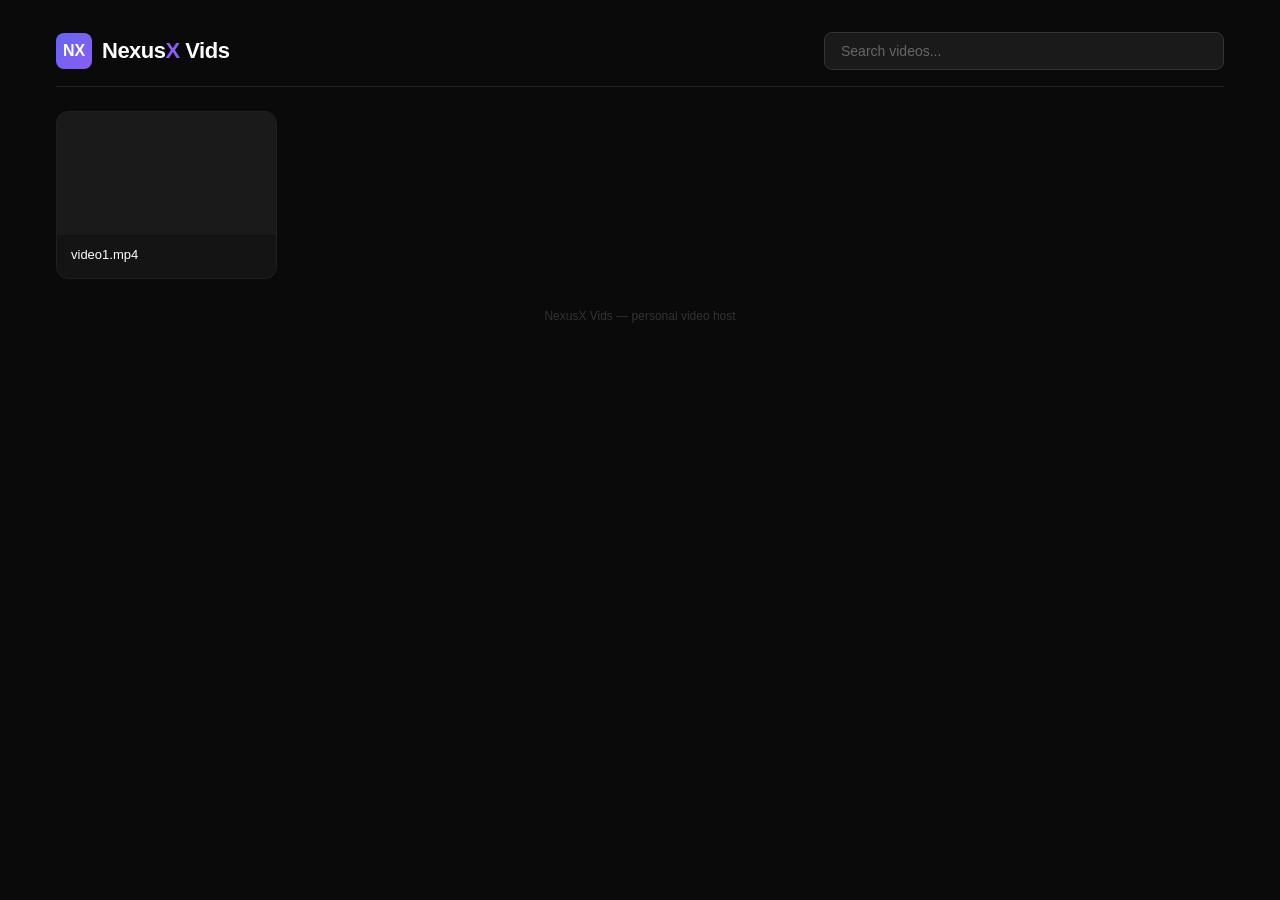
==== index.html @ 74db1f99 "NexusX Vids player" ====
<!DOCTYPE html>
<html lang="en">
<head>
    <meta charset="UTF-8">
    <meta name="viewport" content="width=device-width, initial-scale=1.0">
    <title>NexusX Vids</title>
    <style>
        * {
            margin: 0;
            padding: 0;
            box-sizing: border-box;
        }

        html, body {
            height: 100%;
        }

        body {
            font-family: -apple-system, BlinkMacSystemFont, 'Segoe UI', Roboto, sans-serif;
            background: #0a0a0a;
            color: #fff;
            min-height: 100%;
            overflow-x: hidden;
        }

        .container {
            max-width: 1200px;
            margin: 0 auto;
            padding: 16px;
        }

        /* HEADER */
        header {
            display: flex;
            justify-content: space-between;
            align-items: center;
            padding: 16px 0;
            border-bottom: 1px solid #222;
            margin-bottom: 24px;
            gap: 12px;
            flex-wrap: wrap;
        }

        .logo {
            display: flex;
            align-items: center;
            gap: 10px;
            flex-shrink: 0;
        }

        .logo-icon {
            width: 36px;
            height: 36px;
            background: linear-gradient(135deg, #6366f1, #8b5cf6);
            border-radius: 8px;
            display: flex;
            align-items: center;
            justify-content: center;
            font-weight: 900;
            font-size: 16px;
            color: #fff;
        }

        h1 {
            font-size: 22px;
            font-weight: 700;
            letter-spacing: -0.5px;
        }

        h1 span {
            color: #8b5cf6;
        }

        .search-box {
            display: flex;
            gap: 10px;
            flex: 1;
            max-width: 400px;
            min-width: 200px;
        }

        .search-box input {
            background: #1a1a1a;
            border: 1px solid #333;
            color: #fff;
            padding: 10px 16px;
            border-radius: 8px;
            font-size: 14px;
            width: 100%;
            outline: none;
            transition: border-color 0.2s;
        }

        .search-box input:focus {
            border-color: #6366f1;
        }

        .search-box input::placeholder {
            color: #666;
        }

        /* VIDEO GRID */
        .video-grid {
            display: grid;
            grid-template-columns: repeat(auto-fill, minmax(220px, 1fr));
            gap: 16px;
            width: 100%;
        }

        .video-card {
            background: #141414;
            border-radius: 12px;
            overflow: hidden;
            cursor: pointer;
            transition: transform 0.2s, box-shadow 0.2s;
            border: 1px solid #1f1f1f;
        }

        .video-card:hover {
            transform: translateY(-4px);
            box-shadow: 0 8px 30px rgba(99, 102, 241, 0.15);
            border-color: #333;
        }

        .video-thumb {
            width: 100%;
            aspect-ratio: 16/9;
            background: #1a1a1a;
            display: flex;
            align-items: center;
            justify-content: center;
            position: relative;
            overflow: hidden;
        }

        .video-thumb video {
            width: 100%;
            height: 100%;
            object-fit: cover;
        }

        .play-overlay {
            position: absolute;
            width: 52px;
            height: 52px;
            background: rgba(99, 102, 241, 0.85);
            border-radius: 50%;
            display: flex;
            align-items: center;
            justify-content: center;
            transition: transform 0.2s;
            opacity: 0;
        }

        .video-card:hover .play-overlay {
            opacity: 1;
            transform: scale(1.1);
        }

        .play-overlay::after {
            content: '';
            width: 0;
            height: 0;
            border-style: solid;
            border-width: 8px 0 8px 14px;
            border-color: transparent transparent transparent #fff;
            margin-left: 3px;
        }

        .video-info {
            padding: 12px 14px;
        }

        .video-name {
            font-size: 13px;
            font-weight: 500;
            margin-bottom: 4px;
            overflow: hidden;
            text-overflow: ellipsis;
            white-space: nowrap;
        }

        .video-meta {
            font-size: 11px;
            color: #666;
        }

        /* PLAYER MODAL */
        .player-modal {
            display: none;
            position: fixed;
            top: 0;
            left: 0;
            width: 100vw;
            height: 100vh;
            background: #000;
            z-index: 1000;
            flex-direction: column;
        }

        .player-modal.active {
            display: flex;
        }

        .player-header {
            display: flex;
            justify-content: space-between;
            align-items: center;
            padding: 10px 16px;
            background: #111;
            gap: 10px;
            flex-wrap: wrap;
            flex-shrink: 0;
        }

        .player-title {
            font-size: 14px;
            font-weight: 500;
            overflow: hidden;
            text-overflow: ellipsis;
            white-space: nowrap;
            flex: 1;
            min-width: 0;
        }

        .player-actions {
            display: flex;
            gap: 8px;
            flex-shrink: 0;
            flex-wrap: wrap;
        }

        .player-actions button {
            background: #222;
            color: #ccc;
            border: 1px solid #333;
            padding: 7px 12px;
            border-radius: 6px;
            cursor: pointer;
            font-size: 12px;
            transition: all 0.2s;
        }

        .player-actions button:hover {
            background: #333;
            color: #fff;
        }

        .player-actions button.copied {
            background: #22c55e;
            color: #fff;
            border-color: #22c55e;
        }

        .player-close {
            background: #dc2626 !important;
            border-color: #dc2626 !important;
            color: #fff !important;
        }

        .player-close:hover {
            background: #b91c1c !important;
        }

        .video-container {
            flex: 1;
            display: flex;
            align-items: center;
            justify-content: center;
            background: #000;
            padding: 8px;
            min-height: 0;
            overflow: hidden;
        }

        video {
            max-width: 100%;
            max-height: 100%;
            width: auto;
            height: auto;
        }

        /* EMPTY STATE */
        .empty-state {
            text-align: center;
            padding: 80px 20px;
            color: #555;
        }

        .empty-state h2 {
            font-size: 18px;
            margin-bottom: 8px;
            color: #777;
        }

        .empty-state p {
            font-size: 13px;
            color: #555;
        }

        /* TOAST */
        .toast {
            position: fixed;
            bottom: 30px;
            left: 50%;
            transform: translateX(-50%) translateY(100px);
            background: #8b5cf6;
            color: #fff;
            padding: 10px 22px;
            border-radius: 8px;
            font-size: 13px;
            z-index: 2000;
            transition: transform 0.3s ease;
            pointer-events: none;
        }

        .toast.show {
            transform: translateX(-50%) translateY(0);
        }

        /* FOOTER */
        footer {
            text-align: center;
            padding: 30px 0;
            color: #333;
            font-size: 12px;
        }

        /* RESPONSIVE */
        @media (max-width: 768px) {
            .container {
                padding: 12px;
            }

            header {
                padding: 12px 0;
                margin-bottom: 16px;
            }

            .search-box {
                width: 100%;
                max-width: none;
            }

            .video-grid {
                grid-template-columns: repeat(auto-fill, minmax(150px, 1fr));
                gap: 10px;
            }

            h1 {
                font-size: 18px;
            }

            .player-actions {
                width: 100%;
            }
        }

        @media (max-width: 480px) {
            .video-grid {
                grid-template-columns: repeat(2, 1fr);
                gap: 8px;
            }

            .video-name {
                font-size: 11px;
            }

            .video-meta {
                font-size: 10px;
            }

            .video-info {
                padding: 8px 10px;
            }
        }
    </style>
</head>
<body>
    <div class="container">
        <header>
            <div class="logo">
                <div class="logo-icon">NX</div>
                <h1>Nexus<span>X</span> Vids</h1>
            </div>
            <div class="search-box">
                <input type="text" id="search" placeholder="Search videos...">
            </div>
        </header>

        <div class="video-grid" id="videoGrid"></div>
        <div class="empty-state" id="emptyState" style="display:none;">
            <h2>No videos yet</h2>
            <p>Add your videos to videos.json</p>
        </div>

        <footer>NexusX Vids &mdash; personal video host</footer>
    </div>

    <!-- Player Modal -->
    <div class="player-modal" id="playerModal">
        <div class="player-header">
            <span class="player-title" id="playerTitle">Video</span>
            <div class="player-actions">
                <button onclick="copyDirectLink()">Copy Link</button>
                <button onclick="copyEmbedCode()">Embed</button>
                <button onclick="copyIframe()">Iframe</button>
                <button class="player-close" onclick="closePlayer()">Close</button>
            </div>
        </div>
        <div class="video-container">
            <video id="videoPlayer" controls></video>
        </div>
    </div>

    <!-- Toast -->
    <div class="toast" id="toast"></div>

    <script>
        let currentVideoUrl = '';
        let currentVideoName = '';
        let allVideos = [];

        async function loadVideos() {
            try {
                const res = await fetch('videos.json');
                if (!res.ok) throw new Error('No videos.json');
                allVideos = await res.json();
            } catch {
                allVideos = [];
            }
            renderVideos(allVideos);
        }

        function renderVideos(videos) {
            const grid = document.getElementById('videoGrid');
            const empty = document.getElementById('emptyState');

            if (!videos.length) {
                grid.innerHTML = '';
                empty.style.display = 'block';
                return;
            }

            empty.style.display = 'none';
            grid.innerHTML = videos.map(v => `
                <div class="video-card" onclick="playVideo('${esc(v.url)}', '${esc(v.name)}')">
                    <div class="video-thumb">
                        <video src="${esc(v.url)}" preload="metadata" muted loop></video>
                        <div class="play-overlay"></div>
                    </div>
                    <div class="video-info">
                        <div class="video-name" title="${esc(v.name)}">${esc(v.name)}</div>
                        <div class="video-meta">${v.size || ''}</div>
                    </div>
                </div>
            `).join('');

            // Hover preview
            grid.querySelectorAll('.video-card').forEach(card => {
                const vid = card.querySelector('video');
                card.addEventListener('mouseenter', () => { vid.play().catch(()=>{}); });
                card.addEventListener('mouseleave', () => { vid.pause(); vid.currentTime = 0; });
            });
        }

        function esc(s) {
            const d = document.createElement('div');
            d.textContent = s || '';
            return d.innerHTML;
        }

        function playVideo(url, name) {
            currentVideoUrl = url;
            currentVideoName = name;
            document.getElementById('playerTitle').textContent = name;
            const player = document.getElementById('videoPlayer');
            player.src = url;
            document.getElementById('playerModal').classList.add('active');
            document.body.style.overflow = 'hidden';
            player.play().catch(()=>{});
        }

        function closePlayer() {
            const player = document.getElementById('videoPlayer');
            player.pause();
            player.src = '';
            document.getElementById('playerModal').classList.remove('active');
            document.body.style.overflow = '';
        }

        function copyDirectLink() {
            copyToClipboard(currentVideoUrl, 'Direct link copied!');
        }

        function copyEmbedCode() {
            const code = `<video src="${currentVideoUrl}" controls width="100%" style="max-width:800px;"></video>`;
            copyToClipboard(code, 'Embed code copied!');
        }

        function copyIframe() {
            const code = `<iframe src="${currentVideoUrl}" width="800" height="450" frameborder="0" allowfullscreen></iframe>`;
            copyToClipboard(code, 'Iframe code copied!');
        }

        function copyToClipboard(text, msg) {
            navigator.clipboard.writeText(text).then(() => showToast(msg));
        }

        function showToast(msg) {
            const t = document.getElementById('toast');
            t.textContent = msg;
            t.classList.add('show');
            setTimeout(() => t.classList.remove('show'), 2000);
        }

        // Search
        document.getElementById('search').addEventListener('input', e => {
            const q = e.target.value.toLowerCase();
            renderVideos(allVideos.filter(v => v.name.toLowerCase().includes(q)));
        });

        // ESC to close player
        document.addEventListener('keydown', e => {
            if (e.key === 'Escape' && document.getElementById('playerModal').classList.contains('active')) {
                closePlayer();
            }
        });

        loadVideos();
    </script>
</body>
</html>
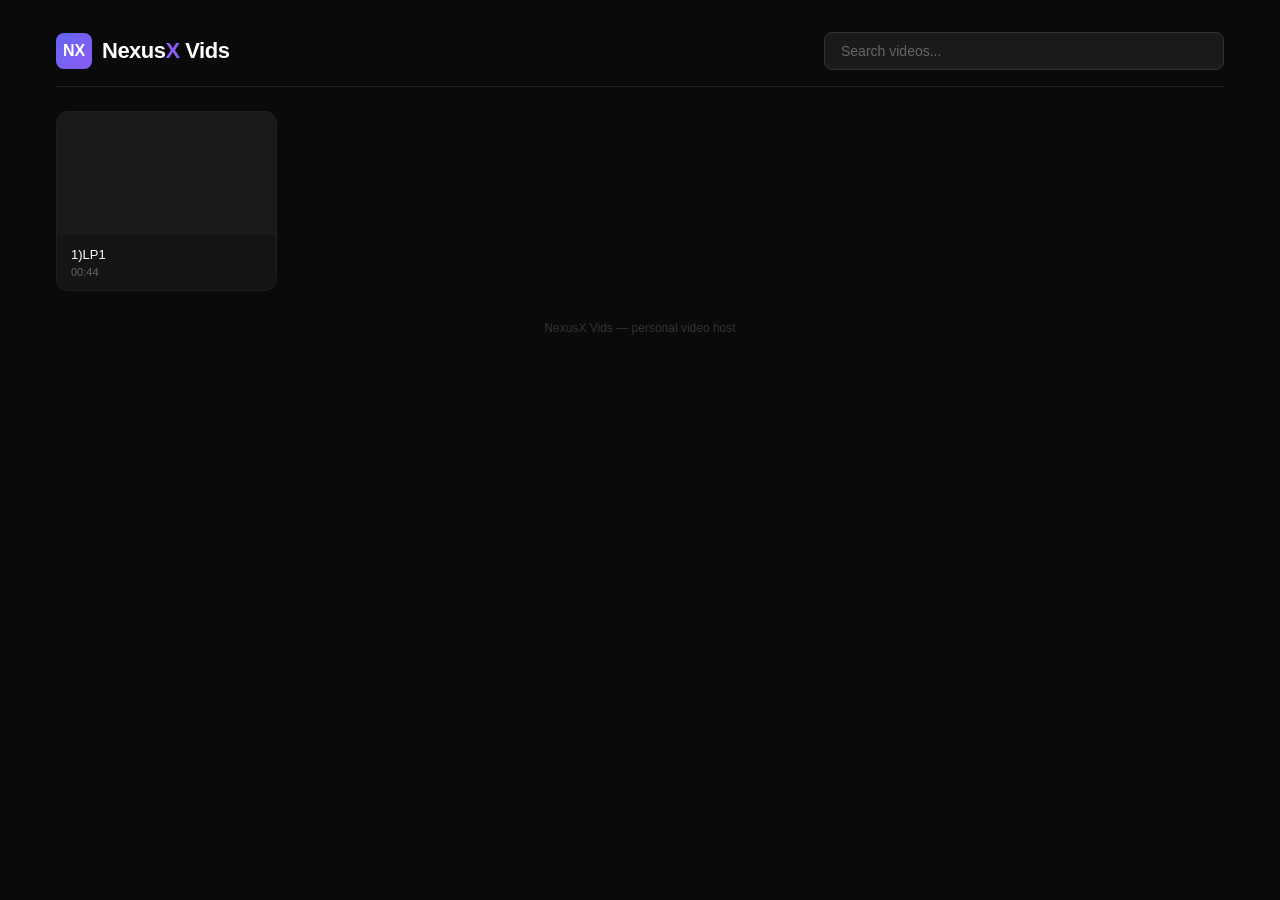
==== commit 5984ea23: "Add ScreenPal video embed to NexusX Vids player" ====
--- a/index.html
+++ b/index.html
@@ -410,6 +410,7 @@
         </div>
         <div class="video-container">
             <video id="videoPlayer" controls></video>
+            <iframe id="iframePlayer" style="display:none;width:100%;height:100%;border:0;" allow="autoplay; fullscreen" allowfullscreen></iframe>
         </div>
     </div>
 
@@ -444,9 +445,12 @@
 
             empty.style.display = 'none';
             grid.innerHTML = videos.map(v => `
-                <div class="video-card" onclick="playVideo('${esc(v.url)}', '${esc(v.name)}')">
+                <div class="video-card" onclick="playVideo('${esc(v.url)}', '${esc(v.name)}', '${v.type || 'video'}')">
                     <div class="video-thumb">
-                        <video src="${esc(v.url)}" preload="metadata" muted loop></video>
+                        ${v.type === 'iframe'
+                            ? `<iframe src="${esc(v.url)}" style="width:100%;height:100%;border:0;"></iframe>`
+                            : `<video src="${esc(v.url)}" preload="metadata" muted loop></video>`
+                        }
                         <div class="play-overlay"></div>
                     </div>
                     <div class="video-info">
@@ -459,8 +463,10 @@
             // Hover preview
             grid.querySelectorAll('.video-card').forEach(card => {
                 const vid = card.querySelector('video');
-                card.addEventListener('mouseenter', () => { vid.play().catch(()=>{}); });
-                card.addEventListener('mouseleave', () => { vid.pause(); vid.currentTime = 0; });
+                if (vid) {
+                    card.addEventListener('mouseenter', () => { vid.play().catch(()=>{}); });
+                    card.addEventListener('mouseleave', () => { vid.pause(); vid.currentTime = 0; });
+                }
             });
         }
 
@@ -470,21 +476,32 @@
             return d.innerHTML;
         }
 
-        function playVideo(url, name) {
+        function playVideo(url, name, type) {
             currentVideoUrl = url;
             currentVideoName = name;
             document.getElementById('playerTitle').textContent = name;
             const player = document.getElementById('videoPlayer');
-            player.src = url;
+            const iframe = document.getElementById('iframePlayer');
+            if (type === 'iframe') {
+                player.style.display = 'none';
+                iframe.style.display = 'block';
+                iframe.src = url + '?ff=true&controls=1&sec=0';
+            } else {
+                iframe.style.display = 'none';
+                player.style.display = 'block';
+                player.src = url;
+                player.play().catch(()=>{});
+            }
             document.getElementById('playerModal').classList.add('active');
             document.body.style.overflow = 'hidden';
-            player.play().catch(()=>{});
         }
 
         function closePlayer() {
             const player = document.getElementById('videoPlayer');
+            const iframe = document.getElementById('iframePlayer');
             player.pause();
             player.src = '';
+            iframe.src = '';
             document.getElementById('playerModal').classList.remove('active');
             document.body.style.overflow = '';
         }
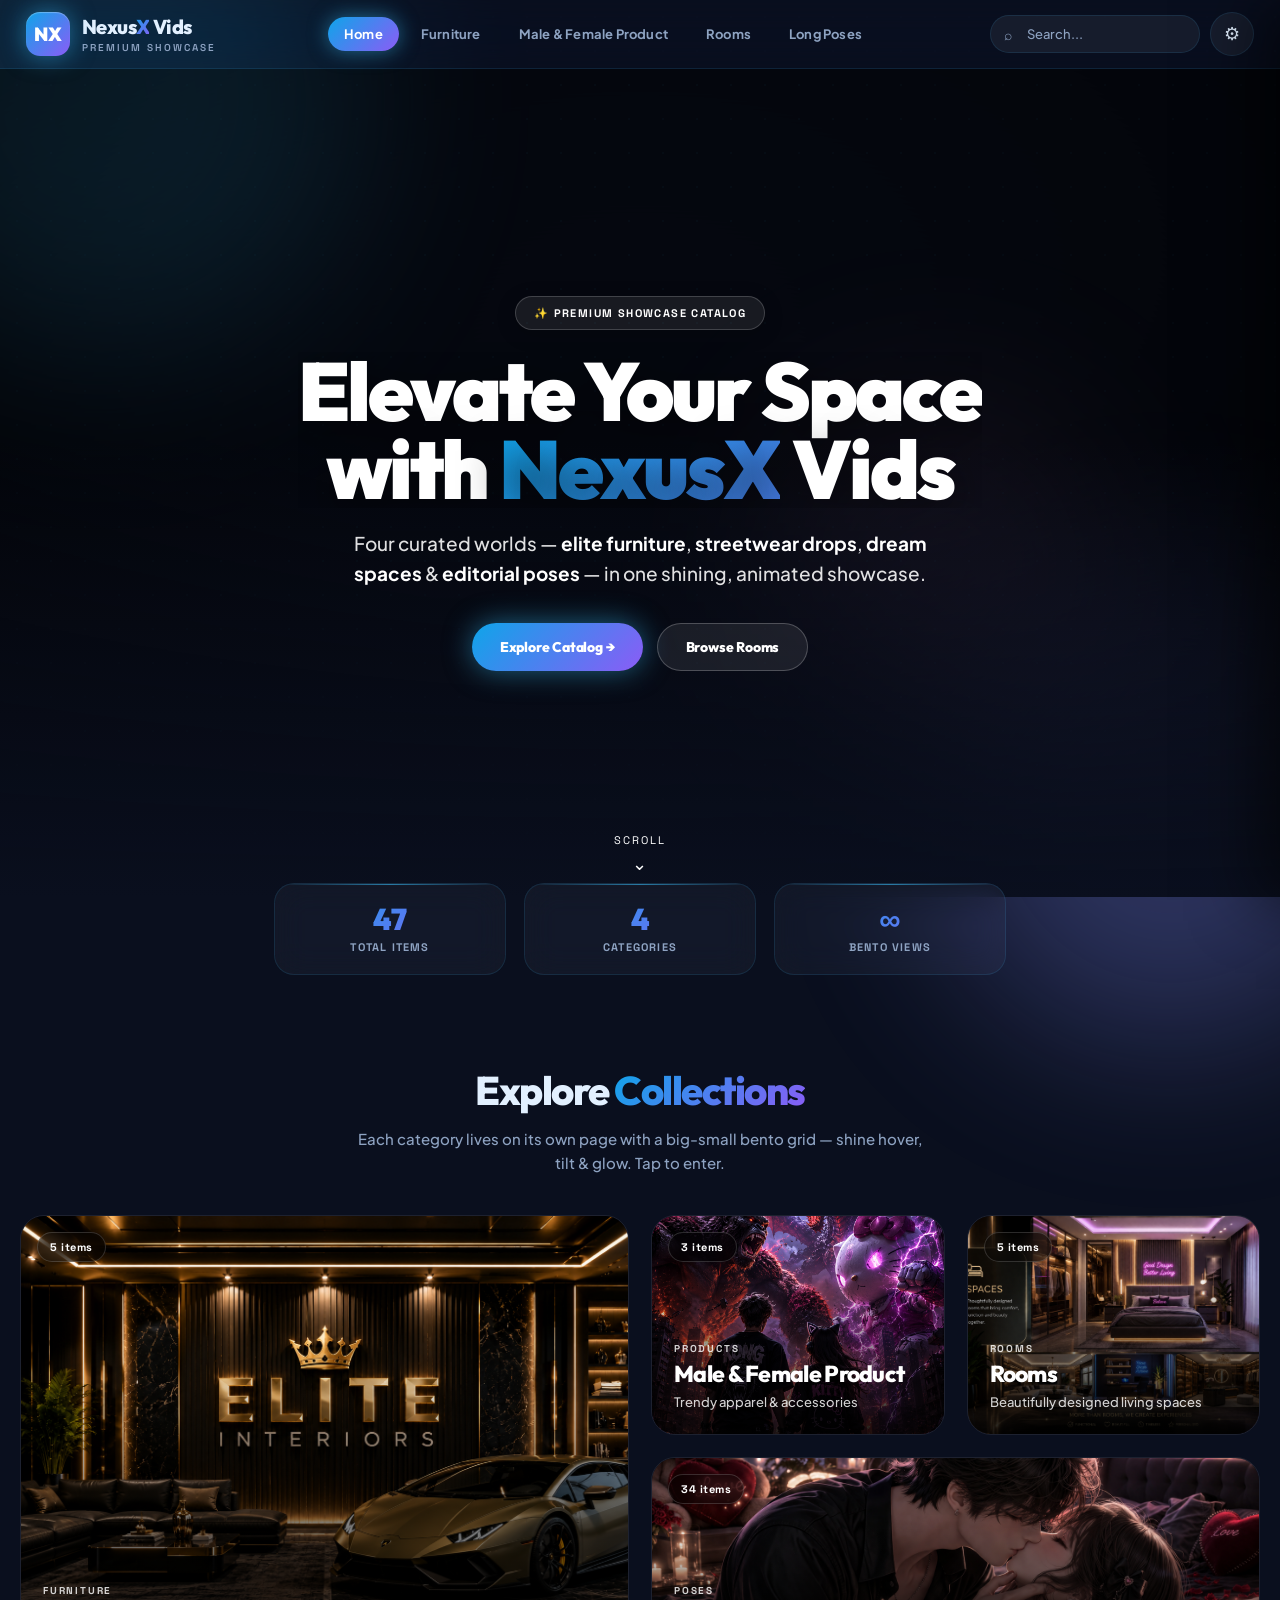
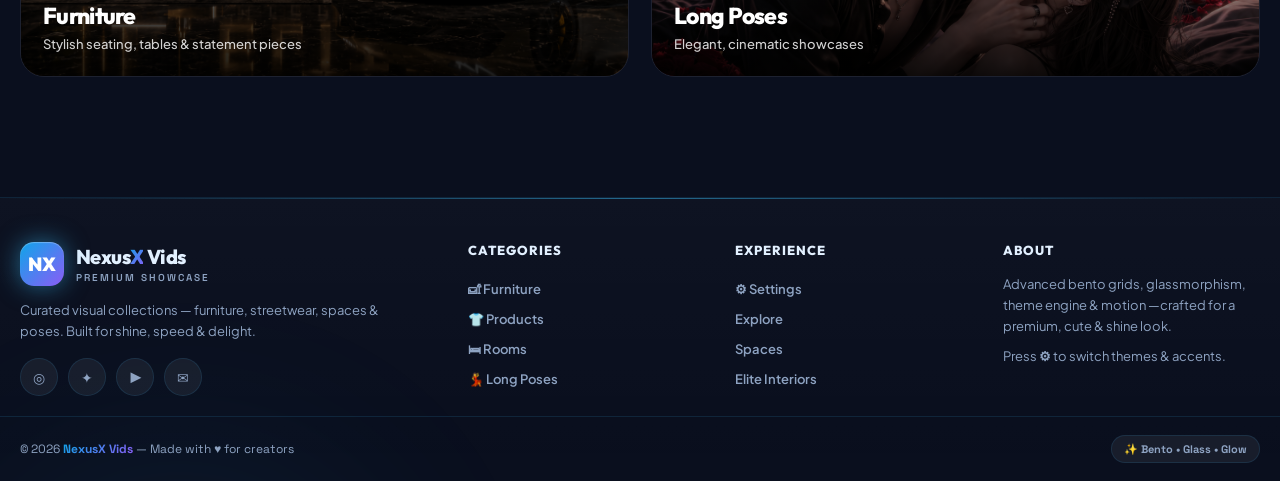
==== commit 96b7f2a6: "Add multi-page showcase with native autoplay reels, themes, and local video hosting" ====
--- a/index.html
+++ b/index.html
@@ -1,550 +1,129 @@
 <!DOCTYPE html>
 <html lang="en">
 <head>
-    <meta charset="UTF-8">
-    <meta name="viewport" content="width=device-width, initial-scale=1.0">
-    <title>NexusX Vids</title>
-    <style>
-        * {
-            margin: 0;
-            padding: 0;
-            box-sizing: border-box;
-        }
+<meta charset="UTF-8">
+<meta name="viewport" content="width=device-width, initial-scale=1.0">
+<title>NexusX Vids — Premium Showcase</title>
+<link rel="icon" type="image/svg+xml" href="assets/favicon.svg">
+<link rel="stylesheet" href="assets/css/style.css">
+</head>
+<body data-page="home">
+<div class="orb orb-1"></div>
+<div class="orb orb-2"></div>
+<div class="orb orb-3"></div>
 
-        html, body {
-            height: 100%;
-        }
+<div class="wrap">
+  <nav></nav>
 
-        body {
-            font-family: -apple-system, BlinkMacSystemFont, 'Segoe UI', Roboto, sans-serif;
-            background: #0a0a0a;
-            color: #fff;
-            min-height: 100%;
-            overflow-x: hidden;
-        }
+  <!-- HERO -->
+  <section class="hero">
+    <video class="hero-bg" autoplay muted loop playsinline preload="auto">
+      <source src="assets/media/hero.mp4" type="video/mp4">
+    </video>
+    <div class="hero-overlay"></div>
+    <div class="hero-content">
+      <div class="hero-badge">✨ Premium Showcase Catalog</div>
+      <h1 class="hero-title">Elevate Your Space<br>with <span class="grad">NexusX</span> Vids</h1>
+      <p class="hero-sub">Four curated worlds — <strong>elite furniture</strong>, <strong>streetwear drops</strong>, <strong>dream spaces</strong> & <strong>editorial poses</strong> — in one shining, animated showcase.</p>
+      <div class="hero-cta">
+        <a class="btn btn-primary" href="#categories">Explore Catalog →</a>
+        <a class="btn btn-ghost" href="rooms.html">Browse Rooms</a>
+      </div>
+    </div>
+    <div class="hero-scroll"><span>Scroll</span></div>
+  </section>
 
-        .container {
-            max-width: 1200px;
-            margin: 0 auto;
-            padding: 16px;
-        }
+  <!-- STATS -->
+  <div class="stats-bar reveal">
+    <div class="stat"><div class="stat-num" id="statTotal">—</div><div class="stat-label">Total Items</div></div>
+    <div class="stat"><div class="stat-num">4</div><div class="stat-label">Categories</div></div>
+    <div class="stat"><div class="stat-num">∞</div><div class="stat-label">Bento Views</div></div>
+  </div>
 
-        /* HEADER */
-        header {
-            display: flex;
-            justify-content: space-between;
-            align-items: center;
-            padding: 16px 0;
-            border-bottom: 1px solid #222;
-            margin-bottom: 24px;
-            gap: 12px;
-            flex-wrap: wrap;
-        }
+  <!-- CATEGORIES -->
+  <section id="categories" class="section">
+    <h2 class="section-title reveal">Explore <span>Collections</span></h2>
+    <p class="section-sub reveal">Each category lives on its own page with a big-small bento grid — shine hover, tilt & glow. Tap to enter.</p>
+    <div class="home-cat-grid" id="homeCats"></div>
+  </section>
 
-        .logo {
-            display: flex;
-            align-items: center;
-            gap: 10px;
-            flex-shrink: 0;
-        }
+  <footer>
+    <div class="footer-main">
+      <div class="footer-brand">
+        <a class="brand" href="index.html"><div class="brand-logo">NX</div><div><div class="brand-name">Nexus<span>X</span> Vids</div><div class="brand-tag">Premium Showcase</div></div></a>
+        <p>Curated visual collections — furniture, streetwear, spaces & poses. Built for shine, speed & delight.</p>
+        <div class="footer-social">
+          <a href="#" title="Instagram">◎</a>
+          <a href="#" title="X">✦</a>
+          <a href="#" title="YouTube">▶</a>
+          <a href="#" title="Mail">✉</a>
+        </div>
+      </div>
+      <div class="footer-col">
+        <h4>Categories</h4>
+        <a href="furniture.html">🛋 Furniture</a>
+        <a href="products.html">👕 Products</a>
+        <a href="rooms.html">🛏 Rooms</a>
+        <a href="poses.html">💃 Long Poses</a>
+      </div>
+      <div class="footer-col">
+        <h4>Experience</h4>
+        <a href="#" onclick="document.getElementById('openSettings')?.click();return false;">⚙ Settings</a>
+        <a href="#categories">Explore</a>
+        <a href="rooms.html">Spaces</a>
+        <a href="furniture.html">Elite Interiors</a>
+      </div>
+      <div class="footer-col">
+        <h4>About</h4>
+        <p>Advanced bento grids, glassmorphism, theme engine & motion —crafted for a premium, cute & shine look.</p>
+        <p style="margin-top:10px;">Press <strong>⚙</strong> to switch themes & accents.</p>
+      </div>
+    </div>
+    <div class="footer-bottom">
+      <div>© 2026 <strong>NexusX Vids</strong> — Made with ♥ for creators</div>
+      <div class="footer-badge">✨ Bento • Glass • Glow</div>
+    </div>
+  </footer>
+</div>
 
-        .logo-icon {
-            width: 36px;
-            height: 36px;
-            background: linear-gradient(135deg, #6366f1, #8b5cf6);
-            border-radius: 8px;
-            display: flex;
-            align-items: center;
-            justify-content: center;
-            font-weight: 900;
-            font-size: 16px;
-            color: #fff;
-        }
-
-        h1 {
-            font-size: 22px;
-            font-weight: 700;
-            letter-spacing: -0.5px;
-        }
-
-        h1 span {
-            color: #8b5cf6;
-        }
-
-        .search-box {
-            display: flex;
-            gap: 10px;
-            flex: 1;
-            max-width: 400px;
-            min-width: 200px;
-        }
-
-        .search-box input {
-            background: #1a1a1a;
-            border: 1px solid #333;
-            color: #fff;
-            padding: 10px 16px;
-            border-radius: 8px;
-            font-size: 14px;
-            width: 100%;
-            outline: none;
-            transition: border-color 0.2s;
-        }
-
-        .search-box input:focus {
-            border-color: #6366f1;
-        }
-
-        .search-box input::placeholder {
-            color: #666;
-        }
-
-        /* VIDEO GRID */
-        .video-grid {
-            display: grid;
-            grid-template-columns: repeat(auto-fill, minmax(220px, 1fr));
-            gap: 16px;
-            width: 100%;
-        }
-
-        .video-card {
-            background: #141414;
-            border-radius: 12px;
-            overflow: hidden;
-            cursor: pointer;
-            transition: transform 0.2s, box-shadow 0.2s;
-            border: 1px solid #1f1f1f;
-        }
-
-        .video-card:hover {
-            transform: translateY(-4px);
-            box-shadow: 0 8px 30px rgba(99, 102, 241, 0.15);
-            border-color: #333;
-        }
-
-        .video-thumb {
-            width: 100%;
-            aspect-ratio: 16/9;
-            background: #1a1a1a;
-            display: flex;
-            align-items: center;
-            justify-content: center;
-            position: relative;
-            overflow: hidden;
-        }
-
-        .video-thumb video {
-            width: 100%;
-            height: 100%;
-            object-fit: cover;
-        }
-
-        .play-overlay {
-            position: absolute;
-            width: 52px;
-            height: 52px;
-            background: rgba(99, 102, 241, 0.85);
-            border-radius: 50%;
-            display: flex;
-            align-items: center;
-            justify-content: center;
-            transition: transform 0.2s;
-            opacity: 0;
-        }
-
-        .video-card:hover .play-overlay {
-            opacity: 1;
-            transform: scale(1.1);
-        }
-
-        .play-overlay::after {
-            content: '';
-            width: 0;
-            height: 0;
-            border-style: solid;
-            border-width: 8px 0 8px 14px;
-            border-color: transparent transparent transparent #fff;
-            margin-left: 3px;
-        }
-
-        .video-info {
-            padding: 12px 14px;
-        }
-
-        .video-name {
-            font-size: 13px;
-            font-weight: 500;
-            margin-bottom: 4px;
-            overflow: hidden;
-            text-overflow: ellipsis;
-            white-space: nowrap;
-        }
-
-        .video-meta {
-            font-size: 11px;
-            color: #666;
-        }
-
-        /* PLAYER MODAL */
-        .player-modal {
-            display: none;
-            position: fixed;
-            top: 0;
-            left: 0;
-            width: 100vw;
-            height: 100vh;
-            background: #000;
-            z-index: 1000;
-            flex-direction: column;
-        }
-
-        .player-modal.active {
-            display: flex;
-        }
-
-        .player-header {
-            display: flex;
-            justify-content: space-between;
-            align-items: center;
-            padding: 10px 16px;
-            background: #111;
-            gap: 10px;
-            flex-wrap: wrap;
-            flex-shrink: 0;
-        }
-
-        .player-title {
-            font-size: 14px;
-            font-weight: 500;
-            overflow: hidden;
-            text-overflow: ellipsis;
-            white-space: nowrap;
-            flex: 1;
-            min-width: 0;
-        }
-
-        .player-actions {
-            display: flex;
-            gap: 8px;
-            flex-shrink: 0;
-            flex-wrap: wrap;
-        }
-
-        .player-actions button {
-            background: #222;
-            color: #ccc;
-            border: 1px solid #333;
-            padding: 7px 12px;
-            border-radius: 6px;
-            cursor: pointer;
-            font-size: 12px;
-            transition: all 0.2s;
-        }
-
-        .player-actions button:hover {
-            background: #333;
-            color: #fff;
-        }
-
-        .player-actions button.copied {
-            background: #22c55e;
-            color: #fff;
-            border-color: #22c55e;
-        }
-
-        .player-close {
-            background: #dc2626 !important;
-            border-color: #dc2626 !important;
-            color: #fff !important;
-        }
-
-        .player-close:hover {
-            background: #b91c1c !important;
-        }
-
-        .video-container {
-            flex: 1;
-            display: flex;
-            align-items: center;
-            justify-content: center;
-            background: #000;
-            padding: 8px;
-            min-height: 0;
-            overflow: hidden;
-        }
-
-        video {
-            max-width: 100%;
-            max-height: 100%;
-            width: auto;
-            height: auto;
-        }
-
-        /* EMPTY STATE */
-        .empty-state {
-            text-align: center;
-            padding: 80px 20px;
-            color: #555;
-        }
-
-        .empty-state h2 {
-            font-size: 18px;
-            margin-bottom: 8px;
-            color: #777;
-        }
-
-        .empty-state p {
-            font-size: 13px;
-            color: #555;
-        }
-
-        /* TOAST */
-        .toast {
-            position: fixed;
-            bottom: 30px;
-            left: 50%;
-            transform: translateX(-50%) translateY(100px);
-            background: #8b5cf6;
-            color: #fff;
-            padding: 10px 22px;
-            border-radius: 8px;
-            font-size: 13px;
-            z-index: 2000;
-            transition: transform 0.3s ease;
-            pointer-events: none;
-        }
-
-        .toast.show {
-            transform: translateX(-50%) translateY(0);
-        }
-
-        /* FOOTER */
-        footer {
-            text-align: center;
-            padding: 30px 0;
-            color: #333;
-            font-size: 12px;
-        }
-
-        /* RESPONSIVE */
-        @media (max-width: 768px) {
-            .container {
-                padding: 12px;
-            }
-
-            header {
-                padding: 12px 0;
-                margin-bottom: 16px;
-            }
-
-            .search-box {
-                width: 100%;
-                max-width: none;
-            }
-
-            .video-grid {
-                grid-template-columns: repeat(auto-fill, minmax(150px, 1fr));
-                gap: 10px;
-            }
-
-            h1 {
-                font-size: 18px;
-            }
-
-            .player-actions {
-                width: 100%;
-            }
-        }
-
-        @media (max-width: 480px) {
-            .video-grid {
-                grid-template-columns: repeat(2, 1fr);
-                gap: 8px;
-            }
-
-            .video-name {
-                font-size: 11px;
-            }
-
-            .video-meta {
-                font-size: 10px;
-            }
-
-            .video-info {
-                padding: 8px 10px;
-            }
-        }
-    </style>
-</head>
-<body>
-    <div class="container">
-        <header>
-            <div class="logo">
-                <div class="logo-icon">NX</div>
-                <h1>Nexus<span>X</span> Vids</h1>
-            </div>
-            <div class="search-box">
-                <input type="text" id="search" placeholder="Search videos...">
-            </div>
-        </header>
-
-        <div class="video-grid" id="videoGrid"></div>
-        <div class="empty-state" id="emptyState" style="display:none;">
-            <h2>No videos yet</h2>
-            <p>Add your videos to videos.json</p>
-        </div>
-
-        <footer>NexusX Vids &mdash; personal video host</footer>
-    </div>
-
-    <!-- Player Modal -->
-    <div class="player-modal" id="playerModal">
-        <div class="player-header">
-            <span class="player-title" id="playerTitle">Video</span>
-            <div class="player-actions">
-                <button onclick="copyDirectLink()">Copy Link</button>
-                <button onclick="copyEmbedCode()">Embed</button>
-                <button onclick="copyIframe()">Iframe</button>
-                <button class="player-close" onclick="closePlayer()">Close</button>
-            </div>
-        </div>
-        <div class="video-container">
-            <video id="videoPlayer" controls></video>
-            <iframe id="iframePlayer" style="display:none;width:100%;height:100%;border:0;" allow="autoplay; fullscreen" allowfullscreen></iframe>
-        </div>
-    </div>
-
-    <!-- Toast -->
-    <div class="toast" id="toast"></div>
-
-    <script>
-        let currentVideoUrl = '';
-        let currentVideoName = '';
-        let allVideos = [];
-
-        async function loadVideos() {
-            try {
-                const res = await fetch('videos.json');
-                if (!res.ok) throw new Error('No videos.json');
-                allVideos = await res.json();
-            } catch {
-                allVideos = [];
-            }
-            renderVideos(allVideos);
-        }
-
-        function renderVideos(videos) {
-            const grid = document.getElementById('videoGrid');
-            const empty = document.getElementById('emptyState');
-
-            if (!videos.length) {
-                grid.innerHTML = '';
-                empty.style.display = 'block';
-                return;
-            }
-
-            empty.style.display = 'none';
-            grid.innerHTML = videos.map(v => `
-                <div class="video-card" onclick="playVideo('${esc(v.url)}', '${esc(v.name)}', '${v.type || 'video'}')">
-                    <div class="video-thumb">
-                        ${v.type === 'iframe'
-                            ? `<iframe src="${esc(v.url)}" style="width:100%;height:100%;border:0;"></iframe>`
-                            : `<video src="${esc(v.url)}" preload="metadata" muted loop></video>`
-                        }
-                        <div class="play-overlay"></div>
-                    </div>
-                    <div class="video-info">
-                        <div class="video-name" title="${esc(v.name)}">${esc(v.name)}</div>
-                        <div class="video-meta">${v.size || ''}</div>
-                    </div>
-                </div>
-            `).join('');
-
-            // Hover preview
-            grid.querySelectorAll('.video-card').forEach(card => {
-                const vid = card.querySelector('video');
-                if (vid) {
-                    card.addEventListener('mouseenter', () => { vid.play().catch(()=>{}); });
-                    card.addEventListener('mouseleave', () => { vid.pause(); vid.currentTime = 0; });
-                }
-            });
-        }
-
-        function esc(s) {
-            const d = document.createElement('div');
-            d.textContent = s || '';
-            return d.innerHTML;
-        }
-
-        function playVideo(url, name, type) {
-            currentVideoUrl = url;
-            currentVideoName = name;
-            document.getElementById('playerTitle').textContent = name;
-            const player = document.getElementById('videoPlayer');
-            const iframe = document.getElementById('iframePlayer');
-            if (type === 'iframe') {
-                player.style.display = 'none';
-                iframe.style.display = 'block';
-                iframe.src = url + '?ff=true&controls=1&sec=0';
-            } else {
-                iframe.style.display = 'none';
-                player.style.display = 'block';
-                player.src = url;
-                player.play().catch(()=>{});
-            }
-            document.getElementById('playerModal').classList.add('active');
-            document.body.style.overflow = 'hidden';
-        }
-
-        function closePlayer() {
-            const player = document.getElementById('videoPlayer');
-            const iframe = document.getElementById('iframePlayer');
-            player.pause();
-            player.src = '';
-            iframe.src = '';
-            document.getElementById('playerModal').classList.remove('active');
-            document.body.style.overflow = '';
-        }
-
-        function copyDirectLink() {
-            copyToClipboard(currentVideoUrl, 'Direct link copied!');
-        }
-
-        function copyEmbedCode() {
-            const code = `<video src="${currentVideoUrl}" controls width="100%" style="max-width:800px;"></video>`;
-            copyToClipboard(code, 'Embed code copied!');
-        }
-
-        function copyIframe() {
-            const code = `<iframe src="${currentVideoUrl}" width="800" height="450" frameborder="0" allowfullscreen></iframe>`;
-            copyToClipboard(code, 'Iframe code copied!');
-        }
-
-        function copyToClipboard(text, msg) {
-            navigator.clipboard.writeText(text).then(() => showToast(msg));
-        }
-
-        function showToast(msg) {
-            const t = document.getElementById('toast');
-            t.textContent = msg;
-            t.classList.add('show');
-            setTimeout(() => t.classList.remove('show'), 2000);
-        }
-
-        // Search
-        document.getElementById('search').addEventListener('input', e => {
-            const q = e.target.value.toLowerCase();
-            renderVideos(allVideos.filter(v => v.name.toLowerCase().includes(q)));
-        });
-
-        // ESC to close player
-        document.addEventListener('keydown', e => {
-            if (e.key === 'Escape' && document.getElementById('playerModal').classList.contains('active')) {
-                closePlayer();
-            }
-        });
-
-        loadVideos();
-    </script>
+<script src="assets/js/main.js"></script>
+<script>
+  function buildHome(){
+    var cats=window.NEXUS_CATS;
+    fetch('videos.json').then(function(r){ return r.json(); }).then(function(all){
+      document.getElementById('statTotal').textContent = all.length;
+      var counts={};
+      all.forEach(function(v){ var k=(v.category||'').toLowerCase(); counts[k]=(counts[k]||0)+1; });
+      var grid=document.getElementById('homeCats');
+      grid.innerHTML=cats.map(function(c){
+        var n=counts[c.key.toLowerCase()]||0;
+        return '<a class="cat-card reveal" href="'+c.url+'">'+
+          '<img class="cat-card-cover" src="'+c.cover+'" alt="'+c.label+'" loading="lazy">'+
+          '<span class="cat-card-count">'+n+' items</span>'+
+          '<span class="cat-card-go">→</span>'+
+          '<div class="cat-card-body"><div class="cat-card-label">'+c.key+'</div><div class="cat-card-name">'+c.label+'</div><div class="cat-card-desc">'+c.desc+'</div></div></a>';
+      }).join('');
+      document.querySelectorAll('.reveal').forEach(function(el,i){
+        el.style.transitionDelay=(i%4*0.08)+'s';
+        setTimeout(function(){ el.classList.add('visible'); },80);
+      });
+      if('IntersectionObserver' in window){
+        var io=new IntersectionObserver(function(ents){ ents.forEach(function(e){ if(e.isIntersecting){ e.target.classList.add('visible'); io.unobserve(e.target); } }); },{threshold:0.15});
+        document.querySelectorAll('.reveal:not(.visible)').forEach(function(el){ io.observe(el); });
+      }
+    }).catch(function(){
+      var grid=document.getElementById('homeCats');
+      grid.innerHTML=cats.map(function(c){
+        return '<a class="cat-card reveal" href="'+c.url+'">'+
+          '<img class="cat-card-cover" src="'+c.cover+'" alt="'+c.label+'" loading="lazy">'+
+          '<span class="cat-card-count">0 items</span>'+
+          '<span class="cat-card-go">→</span>'+
+          '<div class="cat-card-body"><div class="cat-card-label">'+c.key+'</div><div class="cat-card-name">'+c.label+'</div><div class="cat-card-desc">'+c.desc+'</div></div></a>';
+      }).join('');
+      document.querySelectorAll('.reveal').forEach(function(el){ el.classList.add('visible'); });
+    });
+  }
+  document.addEventListener('DOMContentLoaded', buildHome);
+</script>
 </body>
 </html>
--- a/assets/css/style.css
+++ b/assets/css/style.css
@@ -0,0 +1,469 @@
+/* ============================================================
+   NexusX Vids — PREMIUM Stylesheet
+   Fonts • Themes • Navbar • Settings • Hero • Bento • Footer • Animations
+   ============================================================ */
+@import url('https://fonts.googleapis.com/css2?family=Outfit:wght@300;400;500;600;700;800;900&family=Plus+Jakarta+Sans:wght@400;500;600;700;800&family=Space+Grotesk:wght@400;500;600;700&family=JetBrains+Mono:wght@500&display=swap');
+
+/* ============ THEMES ============ */
+:root {
+  --bg:#0a0a12; --bg-soft:#101020;
+  --card:rgba(20,20,40,0.6); --card-border:rgba(255,255,255,0.08);
+  --text:#f5f5ff; --text-dim:#a0a0c0;
+  --primary:#6366f1; --secondary:#d946ef; --accent:#22d3ee;
+  --glow:rgba(99,102,241,0.5);
+  --grad:linear-gradient(135deg,#6366f1,#d946ef);
+  --grad-2:linear-gradient(135deg,#8b5cf6,#ec4899);
+  --nav-bg:rgba(10,10,20,0.55);
+  --grid-dot:rgba(255,255,255,0.05);
+  --font-display:'Outfit',sans-serif;
+  --font-body:'Plus Jakarta Sans',sans-serif;
+  --font-accent:'Space Grotesk',sans-serif;
+  --radius:24px;
+}
+[data-theme="midnight"]{
+  --bg:#0a0f1e; --bg-soft:#0f1730; --card:rgba(15,23,42,0.6);
+  --card-border:rgba(56,189,248,0.12); --text:#e2f0ff; --text-dim:#8ea3c2;
+  --primary:#38bdf8; --secondary:#818cf8; --accent:#f0abfc;
+  --glow:rgba(56,189,248,0.5); --grad:linear-gradient(135deg,#0ea5e9,#8b5cf6);
+  --nav-bg:rgba(10,15,30,0.55); --grid-dot:rgba(56,189,248,0.06);
+}
+[data-theme="sunset"]{
+  --bg:#17100c; --bg-soft:#221813; --card:rgba(34,24,20,0.6);
+  --card-border:rgba(251,146,60,0.15); --text:#fff5ec; --text-dim:#d0b6a4;
+  --primary:#fb923c; --secondary:#f43f5e; --accent:#fbbf24;
+  --glow:rgba(251,146,60,0.5); --grad:linear-gradient(135deg,#fb923c,#f43f5e);
+  --nav-bg:rgba(23,16,12,0.55); --grid-dot:rgba(251,146,60,0.06);
+}
+[data-theme="emerald"]{
+  --bg:#08120e; --bg-soft:#0d1c16; --card:rgba(13,28,22,0.6);
+  --card-border:rgba(52,211,153,0.15); --text:#e6fff6; --text-dim:#94c9b6;
+  --primary:#34d399; --secondary:#0ea5e9; --accent:#fbbf24;
+  --glow:rgba(52,211,153,0.5); --grad:linear-gradient(135deg,#10b981,#3b82f6);
+  --nav-bg:rgba(8,18,14,0.55); --grid-dot:rgba(52,211,153,0.06);
+}
+[data-theme="rose"]{
+  --bg:#150a0f; --bg-soft:#22111a; --card:rgba(34,17,26,0.6);
+  --card-border:rgba(244,114,182,0.15); --text:#fff0f6; --text-dim:#d0a4b6;
+  --primary:#f472b6; --secondary:#a78bfa; --accent:#fb7185;
+  --glow:rgba(244,114,182,0.5); --grad:linear-gradient(135deg,#ec4899,#8b5cf6);
+  --nav-bg:rgba(21,10,15,0.55); --grid-dot:rgba(244,114,182,0.06);
+}
+
+/* ============ RESET + TYPOGRAPHY ============ */
+*{margin:0;padding:0;box-sizing:border-box}
+html{scroll-behavior:smooth}
+body{
+  font-family:var(--font-body); background:var(--bg); color:var(--text);
+  min-height:100vh; overflow-x:hidden;
+  transition:background .6s,color .6s;
+  -webkit-font-smoothing:antialiased; text-rendering:optimizeLegibility;
+}
+h1,h2,h3{font-family:var(--font-display); letter-spacing:-1.2px}
+body::before{
+  content:'';position:fixed;inset:0;z-index:0;pointer-events:none;
+  background-image:radial-gradient(var(--grid-dot) 1px,transparent 1px);
+  background-size:34px 34px;
+}
+.wrap{position:relative;z-index:1}
+::selection{background:var(--primary);color:#fff}
+
+/* Scroll progress */
+.scroll-progress{position:fixed;top:0;left:0;height:3px;width:0;background:var(--grad);z-index:9999;transition:width .08s linear;box-shadow:0 0 10px var(--glow)}
+
+.orb{position:fixed;border-radius:50%;filter:blur(90px);opacity:.30;z-index:0;pointer-events:none;animation:float 16s infinite}
+.orb-1{width:520px;height:520px;background:var(--primary);top:-160px;left:-160px}
+.orb-2{width:460px;height:460px;background:var(--secondary);bottom:-140px;right:-120px;animation-delay:-5s}
+.orb-3{width:340px;height:340px;background:var(--accent);top:44%;left:60%;opacity:.14;animation-delay:-9s}
+@keyframes float{0%,100%{transform:translate(0,0) scale(1)}33%{transform:translate(40px,-30px) scale(1.08)}66%{transform:translate(-32px,26px) scale(.94)}}
+::-webkit-scrollbar{width:10px}::-webkit-scrollbar-track{background:var(--bg)}
+::-webkit-scrollbar-thumb{background:var(--grad);border-radius:10px}
+
+/* ============ NAVBAR — ADVANCED ============ */
+nav{
+  position:sticky;top:0;z-index:100;display:flex;align-items:center;justify-content:space-between;gap:18px;
+  padding:12px 26px;background:var(--nav-bg);backdrop-filter:blur(20px) saturate(1.3);-webkit-backdrop-filter:blur(20px) saturate(1.3);
+  border-bottom:1px solid var(--card-border);transition:background .4s,box-shadow .4s,border-color .4s;
+}
+nav.scrolled{background:rgba(10,10,20,0.82);box-shadow:0 10px 40px rgba(0,0,0,.35);border-color:rgba(255,255,255,.08)}
+.brand{display:flex;align-items:center;gap:12px;cursor:pointer;text-decoration:none}
+.brand-logo{
+  width:44px;height:44px;background:var(--grad);border-radius:14px;display:grid;place-items:center;
+  font-family:var(--font-display);font-weight:900;font-size:19px;color:#fff;
+  box-shadow:0 0 24px var(--glow),inset 0 1px 1px rgba(255,255,255,.3);
+  animation:pulse 3s infinite; position:relative; overflow:hidden;
+}
+.brand-logo::after{content:'';position:absolute;inset:0;background:linear-gradient(120deg,transparent 30%,rgba(255,255,255,.35),transparent 70%);transform:translateX(-100%);animation:logoShine 4s infinite}
+@keyframes logoShine{0%{transform:translateX(-100%)}60%,100%{transform:translateX(100%)}}
+@keyframes pulse{0%,100%{box-shadow:0 0 16px var(--glow)}50%{box-shadow:0 0 32px var(--glow);transform:scale(1.03)}}
+.brand-name{font-family:var(--font-display);font-size:20px;font-weight:800;letter-spacing:-.6px;color:var(--text)}
+.brand-name span{background:var(--grad);-webkit-background-clip:text;background-clip:text;color:transparent}
+.brand-tag{font-family:var(--font-accent);font-size:10px;letter-spacing:2px;text-transform:uppercase;color:var(--text-dim);margin-top:2px;font-weight:600}
+.nav-links{display:flex;align-items:center;gap:6px;flex-wrap:wrap}
+.nav-links a{
+  position:relative;padding:9px 16px;border-radius:24px;font-size:13px;font-weight:700;letter-spacing:.2px;
+  color:var(--text-dim);text-decoration:none;transition:.3s;overflow:hidden;
+}
+.nav-links a::before{content:'';position:absolute;inset:0;background:var(--grad);opacity:0;transition:.3s;border-radius:24px}
+.nav-links a > span{position:relative;z-index:1}
+.nav-links a:hover{color:var(--text);background:rgba(255,255,255,.06)}
+.nav-links a:hover::before{opacity:.12}
+.nav-links a.active{color:#fff;background:var(--grad);box-shadow:0 0 20px var(--glow)}
+.nav-links a.active::before{opacity:0}
+.nav-right{display:flex;align-items:center;gap:10px}
+.search-box{position:relative;display:flex;align-items:center}
+.search-box::before{content:'⌕';position:absolute;left:14px;color:var(--text-dim);font-size:14px;pointer-events:none;z-index:1}
+.search-box input{
+  background:rgba(255,255,255,.06);border:1px solid var(--card-border);color:var(--text);
+  padding:10px 18px 10px 36px;border-radius:30px;font-size:13px;font-family:var(--font-body);width:210px;outline:none;transition:.3s;
+}
+.search-box input:focus{border-color:var(--primary);background:rgba(255,255,255,.09);box-shadow:0 0 0 4px var(--glow),0 0 18px var(--glow);width:240px}
+.search-box input::placeholder{color:var(--text-dim);font-weight:500}
+.settings-btn{
+  width:44px;height:44px;border-radius:50%;border:1px solid var(--card-border);
+  background:rgba(255,255,255,.06);color:var(--text);font-size:18px;cursor:pointer;display:grid;place-items:center;transition:.4s;position:relative;overflow:hidden;
+}
+.settings-btn::before{content:'';position:absolute;inset:0;background:var(--grad);opacity:0;transition:.3s}
+.settings-btn:hover{transform:rotate(90deg) scale(1.05);box-shadow:0 0 20px var(--glow);border-color:var(--primary)}
+.settings-btn:hover::before{opacity:.15}
+.settings-btn span{position:relative;z-index:1}
+
+/* ============ SETTINGS — PREMIUM ============ */
+.settings-overlay{position:fixed;inset:0;background:rgba(0,0,0,.58);backdrop-filter:blur(8px) saturate(1.2);z-index:1000;opacity:0;visibility:hidden;transition:.4s}
+.settings-overlay.open{opacity:1;visibility:visible}
+.settings-panel{
+  position:fixed;right:0;top:0;height:100vh;width:380px;max-width:94vw;
+  background:linear-gradient(180deg,var(--bg-soft),var(--bg));border-left:1px solid var(--card-border);
+  z-index:1001;display:flex;flex-direction:column;
+  transform:translateX(100%);transition:transform .5s cubic-bezier(.2,.8,.2,1);
+  box-shadow:-24px 0 60px rgba(0,0,0,.55);
+}
+.settings-panel.open{transform:translateX(0)}
+.settings-head{padding:22px 22px 18px;display:flex;align-items:center;justify-content:space-between;border-bottom:1px solid var(--card-border);background:rgba(255,255,255,.02)}
+.settings-head h3{font-family:var(--font-display);font-size:18px;font-weight:800;display:flex;gap:10px;align-items:center}
+.settings-head p{font-size:12px;color:var(--text-dim);margin-top:4px;font-weight:500}
+.settings-close{width:38px;height:38px;border-radius:50%;border:1px solid var(--card-border);background:rgba(255,255,255,.06);color:var(--text);cursor:pointer;font-size:16px;display:grid;place-items:center;transition:.3s}
+.settings-close:hover{background:#ef4444;border-color:#ef4444;transform:rotate(90deg)}
+.settings-body{padding:20px;overflow-y:auto;flex:1;display:flex;flex-direction:column;gap:22px}
+.settings-preview{
+  background:var(--card);border:1px solid var(--card-border);border-radius:18px;padding:16px;display:flex;gap:14px;align-items:center;backdrop-filter:blur(10px);
+}
+.preview-mock{width:70px;height:48px;border-radius:12px;background:var(--grad);display:grid;place-items:center;color:#fff;font-weight:900;box-shadow:0 0 20px var(--glow);flex-shrink:0}
+.settings-preview h4{font-family:var(--font-display);font-size:14px;font-weight:800}
+.settings-preview p{font-size:12px;color:var(--text-dim);margin-top:2px}
+.setting-card{background:var(--card);border:1px solid var(--card-border);border-radius:18px;padding:18px;backdrop-filter:blur(10px);transition:.3s}
+.setting-card:hover{border-color:rgba(255,255,255,.12);transform:translateY(-1px)}
+.setting-card-head{display:flex;align-items:center;gap:10px;margin-bottom:14px}
+.setting-card-icon{width:32px;height:32px;border-radius:10px;background:var(--grad);display:grid;place-items:center;color:#fff;font-size:14px;flex-shrink:0}
+.setting-card-title{font-family:var(--font-display);font-size:13px;font-weight:800;letter-spacing:-.3px}
+.setting-card-sub{font-size:11px;color:var(--text-dim);font-weight:600}
+.setting-group-title{font-family:var(--font-accent);font-size:10px;font-weight:700;text-transform:uppercase;letter-spacing:1.6px;color:var(--text-dim);margin-bottom:12px;display:flex;align-items:center;gap:8px}
+.setting-group-title::before{content:'';width:14px;height:2px;background:var(--grad);border-radius:2px}
+.theme-grid{display:grid;grid-template-columns:repeat(3,1fr);gap:12px}
+.swatch{
+  position:relative;height:64px;border-radius:16px;cursor:pointer;border:2px solid transparent;overflow:hidden;transition:.3s;display:flex;align-items:flex-end;padding:8px;
+}
+.swatch span{font-family:var(--font-accent);font-size:11px;font-weight:700;color:#fff;text-shadow:0 1px 6px rgba(0,0,0,.6);position:relative;z-index:1}
+.swatch::after{content:'✓';position:absolute;top:8px;right:8px;width:22px;height:22px;border-radius:50%;background:#fff;color:#000;display:grid;place-items:center;font-size:12px;font-weight:900;opacity:0;transform:scale(.6);transition:.3s}
+.swatch.active{border-color:#fff;transform:scale(1.02);box-shadow:0 0 18px var(--glow)}
+.swatch.active::after{opacity:1;transform:scale(1)}
+.swatch:hover{transform:scale(1.03);box-shadow:0 0 16px var(--glow)}
+.sw-1{background:linear-gradient(135deg,#6366f1,#d946ef)}.sw-2{background:linear-gradient(135deg,#0ea5e9,#8b5cf6)}
+.sw-3{background:linear-gradient(135deg,#fb923c,#f43f5e)}.sw-4{background:linear-gradient(135deg,#10b981,#3b82f6)}
+.sw-5{background:linear-gradient(135deg,#ec4899,#8b5cf6)}
+.sw-6{background:linear-gradient(135deg,#1f2937,#4b5563)}
+.accent-row{display:flex;align-items:center;gap:12px}
+.accent-row input[type=color]{width:48px;height:48px;border:none;border-radius:12px;cursor:pointer;background:none;flex-shrink:0}
+.accent-row input[type=color]::-webkit-color-swatch-wrapper{padding:0}
+.accent-row input[type=color]::-webkit-color-swatch{border-radius:12px;border:2px solid var(--card-border)}
+.accent-dots{display:flex;gap:10px;flex-wrap:wrap;margin-top:10px}
+.adot{width:32px;height:32px;border-radius:50%;cursor:pointer;border:2px solid transparent;transition:.3s;position:relative}
+.adot:hover{transform:scale(1.15)}.adot.active{border-color:#fff;box-shadow:0 0 0 3px var(--glow)}
+.adot.active::after{content:'✓';position:absolute;inset:0;display:grid;place-items:center;color:#fff;font-size:12px;font-weight:900;text-shadow:0 1px 4px rgba(0,0,0,.6)}
+.toggle-row{display:flex;align-items:center;justify-content:space-between;padding:12px 0;border-bottom:1px solid rgba(255,255,255,.04)}
+.toggle-row:last-child{border:none}
+.toggle-label{font-size:13px;font-weight:600;color:var(--text);display:flex;gap:8px;align-items:center}
+.toggle-label small{font-size:11px;color:var(--text-dim);font-weight:500}
+.toggle{position:relative;width:48px;height:26px;background:rgba(255,255,255,.08);border-radius:20px;cursor:pointer;border:1px solid var(--card-border);transition:.3s;flex-shrink:0}
+.toggle::after{content:'';position:absolute;top:3px;left:3px;width:18px;height:18px;background:#fff;border-radius:50%;transition:.3s;box-shadow:0 2px 6px rgba(0,0,0,.3)}
+.toggle.on{background:var(--grad);border-color:transparent;box-shadow:0 0 12px var(--glow)}.toggle.on::after{transform:translateX(22px)}
+
+/* ============ HERO — TYPOGRAPHY ENHANCED ============ */
+.hero{position:relative;min-height:92vh;display:flex;align-items:center;justify-content:center;text-align:center;overflow:hidden}
+.hero-bg{position:absolute;inset:0;width:100%;height:100%;object-fit:cover;z-index:0;pointer-events:none;transform:scale(1.02);animation:heroZoom 20s ease-in-out infinite alternate}
+@keyframes heroZoom{0%{transform:scale(1.02)}100%{transform:scale(1.08)}}
+.hero-overlay{position:absolute;inset:0;z-index:1;background:linear-gradient(180deg,rgba(0,0,0,.38) 0%,rgba(0,0,0,.55) 45%,var(--bg) 100%),radial-gradient(ellipse at center,transparent 30%,rgba(0,0,0,.45) 100%);pointer-events:none}
+.hero-content{position:relative;z-index:2;max-width:960px;padding:40px 24px;animation:riseIn 1.1s cubic-bezier(.2,.8,.2,1) both}
+.hero-badge{
+  display:inline-flex;align-items:center;gap:8px;padding:9px 18px;border-radius:30px;
+  background:rgba(255,255,255,.08);border:1px solid rgba(255,255,255,.18);backdrop-filter:blur(12px);
+  font-family:var(--font-accent);font-size:11px;letter-spacing:1.4px;text-transform:uppercase;font-weight:700;color:#fff;margin-bottom:22px;
+  box-shadow:0 4px 20px rgba(0,0,0,.2);animation:badgeFloat 3s ease-in-out infinite;
+}
+@keyframes badgeFloat{0%,100%{transform:translateY(0)}50%{transform:translateY(-4px)}}
+.hero-title{
+  font-family:var(--font-display);font-size:clamp(40px,8vw,82px);font-weight:900;line-height:.95;letter-spacing:-3px;color:#fff;
+  text-shadow:0 10px 40px rgba(0,0,0,.55);overflow:hidden;
+}
+.hero-title .grad{
+  background:var(--grad);-webkit-background-clip:text;background-clip:text;color:transparent;
+  background-size:200% 200%;animation:gradShift 6s ease infinite,shimmer 6s linear infinite;
+}
+@keyframes gradShift{0%{background-position:0% 50%}50%{background-position:100% 50%}100%{background-position:0% 50%}}
+@keyframes shimmer{0%{filter:hue-rotate(0) brightness(1)}50%{filter:hue-rotate(20deg) brightness(1.1)}100%{filter:hue-rotate(0) brightness(1)}}
+.hero-sub{
+  margin:20px auto 0;max-width:640px;font-size:clamp(15px,2.3vw,19px);line-height:1.6;font-weight:500;
+  color:rgba(255,255,255,.88);font-family:var(--font-body);
+}
+.hero-sub strong{color:#fff;font-weight:700}
+.hero-cta{margin-top:34px;display:flex;gap:14px;justify-content:center;flex-wrap:wrap}
+.btn{
+  position:relative;display:inline-flex;align-items:center;gap:8px;padding:14px 28px;border-radius:40px;
+  font-family:var(--font-display);font-size:14px;font-weight:800;letter-spacing:-.2px;cursor:pointer;text-decoration:none;border:none;transition:transform .3s,box-shadow .3s,background .3s;overflow:hidden;
+}
+.btn::before{content:'';position:absolute;inset:0;background:linear-gradient(100deg,transparent,rgba(255,255,255,.25),transparent);transform:translateX(-100%);transition:transform .6s}
+.btn:hover::before{transform:translateX(100%)}
+.btn-primary{background:var(--grad);color:#fff;box-shadow:0 0 28px var(--glow),0 8px 24px rgba(0,0,0,.25)}
+.btn-primary:hover{transform:translateY(-3px) scale(1.02);box-shadow:0 0 42px var(--glow),0 12px 30px rgba(0,0,0,.3)}
+.btn-ghost{background:rgba(255,255,255,.08);color:#fff;border:1px solid rgba(255,255,255,.22);backdrop-filter:blur(12px)}
+.btn-ghost:hover{transform:translateY(-3px);background:rgba(255,255,255,.14);border-color:rgba(255,255,255,.35)}
+@keyframes riseIn{from{opacity:0;transform:translateY(40px) scale(.98)}to{opacity:1;transform:translateY(0) scale(1)}}
+.hero-scroll{position:absolute;bottom:24px;left:50%;transform:translateX(-50%);z-index:2;color:#fff;font-size:11px;font-family:var(--font-accent);letter-spacing:2px;text-transform:uppercase;display:flex;flex-direction:column;align-items:center;gap:8px;animation:bounce 2s infinite}
+.hero-scroll::after{content:'⌄';font-size:18px;line-height:1}
+@keyframes bounce{0%,100%{transform:translate(-50%,0)}50%{transform:translate(-50%,10px)}}
+
+/* ============ STATS BAR — ADVANCED ============ */
+.stats-bar{display:flex;justify-content:center;gap:18px;padding:18px 14px;flex-wrap:wrap;margin:-32px auto 12px;max-width:760px;position:relative;z-index:3}
+.stat{
+  flex:1;min-width:150px;background:rgba(255,255,255,.04);border:1px solid var(--card-border);backdrop-filter:blur(16px) saturate(1.2);
+  border-radius:20px;padding:20px;text-align:center;transition:transform .4s,box-shadow .4s,border-color .4s;position:relative;overflow:hidden;
+}
+.stat::before{content:'';position:absolute;top:0;left:0;right:0;height:1px;background:linear-gradient(90deg,transparent,var(--primary),transparent);opacity:.6}
+.stat:hover{transform:translateY(-6px) scale(1.02);box-shadow:0 20px 40px rgba(0,0,0,.4),0 0 20px var(--glow);border-color:var(--primary)}
+.stat-num{font-family:var(--font-display);font-size:30px;font-weight:900;background:var(--grad);-webkit-background-clip:text;background-clip:text;color:transparent;line-height:1}
+.stat-label{font-family:var(--font-accent);font-size:11px;color:var(--text-dim);margin-top:6px;letter-spacing:1.2px;text-transform:uppercase;font-weight:700}
+
+/* ============ BREADCRUMB + FILTER ============ */
+.breadcrumb{max-width:1400px;margin:18px auto 0;padding:0 20px;display:flex;gap:8px;align-items:center;font-size:12px;font-family:var(--font-accent);color:var(--text-dim);font-weight:600}
+.breadcrumb a{color:var(--text-dim);text-decoration:none;transition:.3s;padding:4px 8px;border-radius:20px}
+.breadcrumb a:hover{color:var(--primary);background:rgba(255,255,255,.06)}
+.breadcrumb span{opacity:.5}
+.filter-bar{max-width:1400px;margin:14px auto 6px;padding:0 20px;display:flex;gap:10px;align-items:center;flex-wrap:wrap;justify-content:space-between}
+.filter-pills{display:flex;gap:10px;flex-wrap:wrap}
+.filter-pills button{
+  padding:10px 18px;border-radius:24px;border:1px solid var(--card-border);background:rgba(255,255,255,.04);color:var(--text);
+  font-family:var(--font-display);font-size:13px;font-weight:700;cursor:pointer;backdrop-filter:blur(10px);transition:.3s;
+}
+.filter-pills button.active{background:var(--grad);color:#fff;border-color:transparent;box-shadow:0 0 18px var(--glow)}
+.filter-pills button:hover{border-color:var(--primary);transform:translateY(-1px)}
+.sort-select{background:rgba(255,255,255,.06);border:1px solid var(--card-border);color:var(--text);padding:10px 14px;border-radius:12px;font-family:var(--font-body);font-size:13px;outline:none;transition:.3s}
+.sort-select:focus{border-color:var(--primary);box-shadow:0 0 0 3px var(--glow)}
+
+/* ============ PAGE HERO ============ */
+.page-hero{position:relative;min-height:44vh;display:flex;align-items:center;justify-content:center;text-align:center;overflow:hidden;margin-bottom:8px}
+.page-hero-cover{position:absolute;inset:0;width:100%;height:100%;object-fit:cover;z-index:0;transform:scale(1.02);transition:transform 8s ease}
+.page-hero:hover .page-hero-cover{transform:scale(1.06)}
+.page-hero::after{content:'';position:absolute;inset:0;z-index:1;background:linear-gradient(180deg,rgba(0,0,0,.28) 0%,rgba(0,0,0,.55) 50%,var(--bg) 100%),radial-gradient(ellipse at center,transparent 40%,rgba(0,0,0,.5) 100%)}
+.page-hero-content{position:relative;z-index:2;padding:36px 20px;max-width:800px;animation:riseIn .9s ease both}
+.page-hero-title{font-family:var(--font-display);font-size:clamp(34px,6vw,58px);font-weight:900;color:#fff;letter-spacing:-2px;text-shadow:0 8px 32px rgba(0,0,0,.6)}
+.page-hero-sub{color:rgba(255,255,255,.86);margin-top:12px;font-size:16px;font-weight:500;line-height:1.5}
+
+/* ============ SECTIONS ============ */
+.section{padding:60px 20px;max-width:1400px;margin:0 auto}
+.section-title{font-family:var(--font-display);font-size:clamp(28px,4vw,40px);font-weight:800;letter-spacing:-1.5px;text-align:center;margin-bottom:12px}
+.section-title span{background:var(--grad);-webkit-background-clip:text;background-clip:text;color:transparent}
+.section-sub{text-align:center;color:var(--text-dim);margin-bottom:40px;max-width:580px;margin-left:auto;margin-right:auto;font-size:15px;line-height:1.6;font-weight:500}
+
+/* ============ CATEGORY CARDS — BENTO 4 ============ */
+.home-cat-grid{display:grid;grid-template-columns:repeat(4,1fr);grid-auto-rows:220px;gap:22px}
+.home-cat-grid .cat-card:nth-child(1){grid-column:span 2;grid-row:span 2}
+.home-cat-grid .cat-card:nth-child(4){grid-column:span 2}
+.cat-card{
+  position:relative;border-radius:24px;overflow:hidden;height:100%;min-height:220px;display:flex;flex-direction:column;justify-content:flex-end;
+  text-decoration:none;color:#fff;cursor:pointer;border:1px solid rgba(255,255,255,.08);transition:transform .5s cubic-bezier(.2,.8,.2,1),box-shadow .5s,border-color .5s,filter .5s;
+  transform-style:preserve-3d;
+}
+.cat-card-cover{position:absolute;inset:0;width:100%;height:100%;object-fit:cover;transition:transform .7s cubic-bezier(.2,.8,.2,1),filter .7s}
+.cat-card::after{content:'';position:absolute;inset:0;background:linear-gradient(180deg,transparent 28%,rgba(0,0,0,.35) 55%,rgba(0,0,0,.88) 100%);z-index:1;transition:.4s}
+.cat-card::before{content:'';position:absolute;top:0;left:-100%;width:65%;height:100%;background:linear-gradient(100deg,transparent,rgba(255,255,255,.32),transparent);transform:skewX(-18deg);transition:left .7s;z-index:3;pointer-events:none}
+.cat-card:hover::before{left:160%}
+.cat-card:hover{transform:translateY(-10px) scale(1.02) rotateX(1deg);box-shadow:0 28px 60px rgba(0,0,0,.45),0 0 30px var(--glow);border-color:var(--primary)}
+.cat-card:hover .cat-card-cover{transform:scale(1.08);filter:brightness(1.05)}
+.cat-card-body{position:relative;z-index:2;padding:22px;transform:translateZ(10px)}
+.cat-card-label{font-family:var(--font-accent);font-size:10px;letter-spacing:1.8px;text-transform:uppercase;opacity:.9;margin-bottom:6px;font-weight:700;color:rgba(255,255,255,.9)}
+.cat-card-name{font-family:var(--font-display);font-size:23px;font-weight:800;letter-spacing:-.7px;line-height:1.1}
+.cat-card-desc{font-size:13px;opacity:.82;margin-top:7px;line-height:1.45;font-weight:500}
+.cat-card-go{
+  position:absolute;top:16px;right:16px;z-index:2;width:44px;height:44px;border-radius:50%;background:var(--grad);display:grid;place-items:center;
+  font-size:18px;box-shadow:0 8px 20px rgba(0,0,0,.3),0 0 18px var(--glow);transform:translateY(8px) scale(.9);opacity:0;transition:.45s cubic-bezier(.2,.8,.2,1);
+}
+.cat-card:hover .cat-card-go{opacity:1;transform:translateY(0) scale(1)}
+.cat-card-count{
+  position:absolute;top:16px;left:16px;z-index:2;padding:7px 12px;border-radius:20px;background:rgba(0,0,0,.42);backdrop-filter:blur(10px);
+  font-family:var(--font-accent);font-size:11px;font-weight:700;letter-spacing:.5px;border:1px solid rgba(255,255,255,.16);
+}
+
+/* ============ BENTO GRID ============ */
+.video-grid{display:grid;gap:18px}
+.video-grid.bento{grid-template-columns:repeat(4,1fr);grid-auto-rows:190px}
+.video-grid.bento .video-card:nth-child(6n+1){grid-column:span 2;grid-row:span 2}
+.video-grid.bento .video-card:nth-child(6n+4){grid-column:span 2}
+.video-grid.bento .video-card:nth-child(6n+5){grid-row:span 2}
+.video-grid:not(.bento):not(.reel){grid-template-columns:repeat(auto-fill,minmax(260px,1fr))}
+
+/* ============ REEL GRID — vertical 9:16 uniform ============ */
+.video-grid.reel{grid-template-columns:repeat(4,1fr);grid-auto-rows:auto;gap:16px}
+.video-grid.reel .video-card{grid-column:span 1 !important;grid-row:span 1 !important}
+.video-card.reel{border-radius:16px}
+.video-card.reel .video-thumb{aspect-ratio:9/16}
+.video-card.reel .video-thumb img{object-fit:cover}
+.video-card.reel .play-btn{width:48px;height:48px}
+.video-card.reel .cat-chip{font-size:10px;padding:5px 9px}
+.video-card.reel .video-name{font-size:13px}
+.reel-badge{position:absolute;bottom:10px;left:10px;z-index:2;display:flex;align-items:center;gap:6px;padding:5px 9px;border-radius:20px;background:rgba(0,0,0,.55);backdrop-filter:blur(8px);color:#fff;font-size:11px;font-weight:700;border:1px solid rgba(255,255,255,.15)}
+
+/* Card */
+.video-card{
+  position:relative;background:var(--card);border:1px solid var(--card-border);border-radius:20px;overflow:hidden;cursor:pointer;backdrop-filter:blur(14px);
+  transition:transform .45s cubic-bezier(.2,.8,.2,1),box-shadow .45s,border-color .45s;display:flex;flex-direction:column;
+}
+.video-card::before{content:'';position:absolute;top:0;left:-100%;width:60%;height:100%;background:linear-gradient(100deg,transparent,rgba(255,255,255,.32),transparent);transform:skewX(-20deg);transition:left .7s;z-index:3;pointer-events:none}
+.video-card:hover::before{left:160%}
+.video-card:hover{transform:translateY(-8px) scale(1.02);box-shadow:0 22px 50px var(--glow);border-color:var(--primary)}
+.video-thumb{position:relative;flex:1;overflow:hidden;min-height:0}
+.video-thumb img,.video-thumb video,.video-thumb iframe{width:100%;height:100%;object-fit:cover;border:0;display:block;transition:transform .7s}
+.video-card:hover .video-thumb img,
+.video-card:hover .video-thumb video{transform:scale(1.06)}
+.video-thumb::after{content:'';position:absolute;inset:0;background:linear-gradient(180deg,transparent 38%,rgba(0,0,0,.78));z-index:1}
+.play-btn{position:absolute;top:50%;left:50%;transform:translate(-50%,-50%) scale(.8);width:58px;height:58px;border-radius:50%;background:var(--grad);display:grid;place-items:center;z-index:2;opacity:0;transition:.4s cubic-bezier(.2,.8,.2,1);box-shadow:0 0 28px var(--glow)}
+.play-btn::after{content:'';width:0;height:0;border-style:solid;border-width:9px 0 9px 16px;border-color:transparent transparent transparent #fff;margin-left:3px}
+.video-card:hover .play-btn{opacity:1;transform:translate(-50%,-50%) scale(1)}
+.cat-chip{position:absolute;top:10px;left:10px;z-index:2;padding:6px 11px;border-radius:20px;background:rgba(0,0,0,.5);backdrop-filter:blur(8px);font-size:11px;font-weight:800;font-family:var(--font-accent);text-transform:uppercase;letter-spacing:.4px;color:#fff;border:1px solid rgba(255,255,255,.16)}
+.fav-btn{position:absolute;top:10px;right:10px;z-index:2;width:34px;height:34px;border-radius:50%;background:rgba(0,0,0,.5);backdrop-filter:blur(8px);border:1px solid rgba(255,255,255,.18);display:grid;place-items:center;font-size:14px;cursor:pointer;transition:.3s;color:#fff}
+.fav-btn:hover{transform:scale(1.12)}
+.fav-btn.on{background:#ef4444;border-color:#ef4444;box-shadow:0 0 16px rgba(239,68,68,.6);animation:heartPop .4s ease}
+@keyframes heartPop{0%{transform:scale(1)}50%{transform:scale(1.25)}100%{transform:scale(1)}}
+.video-info{position:relative;z-index:2;padding:13px 15px;background:linear-gradient(180deg,transparent,rgba(0,0,0,.15))}
+.video-name{font-family:var(--font-display);font-size:14px;font-weight:700;white-space:nowrap;overflow:hidden;text-overflow:ellipsis;color:var(--text);letter-spacing:-.3px}
+.video-meta{font-family:var(--font-accent);font-size:11px;color:var(--text-dim);margin-top:4px;display:flex;gap:8px;align-items:center;font-weight:600}
+
+.empty-state{text-align:center;padding:70px 20px;color:var(--text-dim);font-size:15px;grid-column:1/-1}
+.empty-state .big{font-size:42px;margin-bottom:10px}
+
+/* ============ PLAYER — ENHANCED ============ */
+.player-modal{display:none;position:fixed;inset:0;background:rgba(0,0,0,.94);backdrop-filter:blur(12px);z-index:1000;flex-direction:column}
+.player-modal.active{display:flex;animation:fadeIn .25s}
+@keyframes fadeIn{from{opacity:0}to{opacity:1}}
+.player-header{
+  display:flex;align-items:center;justify-content:space-between;gap:12px;padding:12px 16px;
+  background:rgba(15,15,25,.6);backdrop-filter:blur(16px);border-bottom:1px solid rgba(255,255,255,.08);flex-wrap:wrap;
+}
+.player-left{display:flex;align-items:center;gap:12px;flex:1;min-width:0}
+.player-back{
+  width:40px;height:40px;border-radius:50%;background:rgba(255,255,255,.08);border:1px solid rgba(255,255,255,.14);
+  display:grid;place-items:center;color:#fff;font-size:16px;cursor:pointer;transition:.3s;flex-shrink:0;
+}
+.player-back:hover{background:var(--grad);border-color:transparent;transform:scale(1.05)}
+.player-title-wrap{flex:1;min-width:0}
+.player-title{font-family:var(--font-display);font-size:14px;font-weight:700;color:#fff;letter-spacing:-.3px;white-space:nowrap;overflow:hidden;text-overflow:ellipsis}
+.player-counter{font-family:var(--font-accent);font-size:11px;color:var(--text-dim);font-weight:600}
+.player-center{display:flex;align-items:center;gap:8px}
+.player-nav-btn{
+  width:36px;height:36px;border-radius:50%;background:rgba(255,255,255,.08);border:1px solid rgba(255,255,255,.14);
+  display:grid;place-items:center;color:#fff;cursor:pointer;transition:.3s;font-size:14px;
+}
+.player-nav-btn:hover{background:var(--grad);border-color:transparent;transform:scale(1.08)}
+.player-nav-btn:disabled{opacity:.35;pointer-events:none}
+.player-actions{display:flex;gap:8px;flex-wrap:wrap;align-items:center}
+.player-actions button{
+  background:rgba(255,255,255,.08);border:1px solid rgba(255,255,255,.14);color:#fff;padding:8px 14px;border-radius:20px;
+  cursor:pointer;font-family:var(--font-accent);font-size:12px;font-weight:600;transition:.2s;display:inline-flex;align-items:center;gap:6px;
+}
+.player-actions button:hover{background:var(--grad);border-color:transparent;transform:translateY(-1px);box-shadow:0 4px 12px var(--glow)}
+.player-close{background:#ef4444!important;border-color:#ef4444!important}
+.video-container{flex:1;display:flex;align-items:center;justify-content:center;padding:12px;min-height:0;position:relative}
+.video-container video{max-width:100%;max-height:100%;border-radius:14px;background:#000}
+.player-actions button#soundToggle{background:rgba(255,255,255,.12)!important;border-color:rgba(255,255,255,.25)!important;font-size:14px}
+.player-actions button#soundToggle:hover{background:var(--grad)!important}
+.video-container iframe{width:100%;height:100%;border:0;border-radius:14px}
+.video-container img{max-width:100%;max-height:100%;object-fit:contain;border-radius:14px;box-shadow:0 20px 60px rgba(0,0,0,.7)}
+.nav-arrow{
+  position:absolute;top:50%;transform:translateY(-50%);width:48px;height:48px;border-radius:50%;
+  background:rgba(0,0,0,.55);backdrop-filter:blur(10px);border:1px solid rgba(255,255,255,.15);
+  display:grid;place-items:center;color:#fff;font-size:22px;cursor:pointer;transition:.3s;z-index:2;
+}
+.nav-arrow:hover{background:var(--grad);border-color:transparent;transform:translateY(-50%) scale(1.08);box-shadow:0 0 20px var(--glow)}
+.nav-arrow.left{left:16px}
+.nav-arrow.right{right:16px}
+.nav-arrow:disabled{opacity:.3;pointer-events:none}
+.back-bar{max-width:1400px;margin:14px auto 0;padding:0 20px;display:flex;gap:10px;flex-wrap:wrap}
+.back-btn{
+  display:inline-flex;align-items:center;gap:8px;padding:9px 16px;border-radius:24px;background:var(--card);border:1px solid var(--card-border);
+  color:var(--text);font-family:var(--font-display);font-size:13px;font-weight:700;cursor:pointer;transition:.3s;text-decoration:none;
+}
+.back-btn:hover{border-color:var(--primary);transform:translateX(-3px);box-shadow:0 0 14px var(--glow)}
+/* Hover preview overlay for reels */
+.reel-preview{
+  position:absolute;inset:0;z-index:1;opacity:0;transition:opacity .35s;pointer-events:none;overflow:hidden;border-radius:inherit;
+}
+.video-card:hover .reel-preview{opacity:1}
+.reel-preview iframe{width:100%;height:100%;border:0;transform:scale(1.02)}
+
+/* ============ FOOTER — PREMIUM ============ */
+footer{position:relative;margin-top:60px;border-top:1px solid var(--card-border);background:linear-gradient(180deg,rgba(255,255,255,.02),transparent);overflow:hidden}
+footer::before{content:'';position:absolute;top:0;left:0;right:0;height:1px;background:linear-gradient(90deg,transparent,var(--primary),transparent);opacity:.5}
+.footer-main{max-width:1400px;margin:0 auto;padding:44px 20px 20px;display:grid;grid-template-columns:1.6fr .9fr .9fr 1fr;gap:36px}
+.footer-brand .brand{margin-bottom:14px}
+.footer-brand p{color:var(--text-dim);font-size:13px;line-height:1.6;margin-top:12px;max-width:360px}
+.footer-social{display:flex;gap:10px;margin-top:16px}
+.footer-social a{width:38px;height:38px;border-radius:50%;background:rgba(255,255,255,.06);border:1px solid var(--card-border);display:grid;place-items:center;color:var(--text-dim);text-decoration:none;transition:.3s;font-size:14px}
+.footer-social a:hover{background:var(--grad);color:#fff;border-color:transparent;transform:translateY(-3px);box-shadow:0 8px 20px var(--glow)}
+.footer-col h4{font-family:var(--font-display);font-size:13px;font-weight:800;letter-spacing:1px;text-transform:uppercase;color:var(--text);margin-bottom:16px}
+.footer-col a{ display:block; color:var(--text-dim); text-decoration:none; font-size:13px; font-weight:600; padding:7px 0; transition:.3s; }
+.footer-col a:hover{color:var(--primary);transform:translateX(4px)}
+.footer-col p{font-size:13px;color:var(--text-dim);line-height:1.6}
+.footer-bottom{max-width:1400px;margin:0 auto;padding:18px 20px;border-top:1px solid var(--card-border);display:flex;justify-content:space-between;align-items:center;flex-wrap:wrap;gap:12px;font-size:12px;color:var(--text-dim);font-family:var(--font-accent)}
+.footer-bottom strong{background:var(--grad);-webkit-background-clip:text;background-clip:text;color:transparent;font-weight:800}
+.footer-badge{padding:6px 12px;border-radius:20px;background:rgba(255,255,255,.06);border:1px solid var(--card-border);font-size:11px;font-weight:700}
+
+/* ============ TOAST ============ */
+.toast{position:fixed;bottom:28px;left:50%;transform:translateX(-50%) translateY(100px);background:var(--grad);color:#fff;padding:12px 24px;border-radius:30px;font-family:var(--font-display);font-size:13px;font-weight:700;z-index:2000;transition:transform .4s cubic-bezier(.2,.8,.2,1);box-shadow:0 0 26px var(--glow),0 10px 30px rgba(0,0,0,.3);pointer-events:none}
+.toast.show{transform:translateX(-50%) translateY(0)}
+
+/* ============ REVEAL + TILT ============ */
+.reveal{opacity:0;transform:translateY(30px);transition:opacity .7s cubic-bezier(.2,.8,.2,1),transform .7s cubic-bezier(.2,.8,.2,1)}
+.reveal.visible{opacity:1;transform:translateY(0)}
+.tilt{transform-style:preserve-3d;transition:transform .15s ease}
+
+/* ============ RESPONSIVE ============ */
+@media (max-width:1024px){
+  .video-grid.bento{grid-template-columns:repeat(3,1fr);grid-auto-rows:170px}
+  .video-grid.reel{grid-template-columns:repeat(3,1fr)}
+  .home-cat-grid{grid-auto-rows:200px;gap:18px}
+  .footer-main{grid-template-columns:1fr 1fr;gap:28px}
+}
+@media (max-width:768px){
+  nav{flex-wrap:wrap;padding:12px 14px}
+  .nav-links{width:100%;order:3;overflow-x:auto;justify-content:flex-start;padding-bottom:4px;gap:4px}
+  .nav-links a{font-size:12px;padding:8px 12px}
+  .nav-right{flex:1}.search-box{flex:1}.search-box input{width:100%}
+  .search-box input:focus{width:100%}
+  .video-grid.reel{grid-template-columns:repeat(2,1fr)}
+  .video-grid.bento{grid-template-columns:repeat(2,1fr);grid-auto-rows:150px}
+  .home-cat-grid{grid-template-columns:repeat(2,1fr);grid-auto-rows:200px;gap:16px}
+  .home-cat-grid .cat-card:nth-child(1){grid-column:span 2;grid-row:span 1;min-height:260px}
+  .home-cat-grid .cat-card:nth-child(4){grid-column:span 2}
+  .section{padding:44px 14px}
+  .stats-bar{margin-top:-14px}
+  .footer-main{grid-template-columns:1fr;gap:24px}
+  .footer-bottom{flex-direction:column;text-align:center}
+}
+@media (max-width:480px){
+  .video-grid.bento{grid-template-columns:1fr 1fr;gap:10px}
+  .video-grid.reel{grid-template-columns:repeat(2,1fr);gap:10px}
+  .video-name{font-size:12px}
+  .video-card.reel .video-name{font-size:11px}
+  .brand-name{font-size:16px}
+  .settings-panel{width:320px}
+  .home-cat-grid{grid-template-columns:1fr;grid-auto-rows:240px;gap:14px}
+  .home-cat-grid .cat-card{grid-column:span 1 !important;grid-row:span 1 !important;min-height:240px}
+}
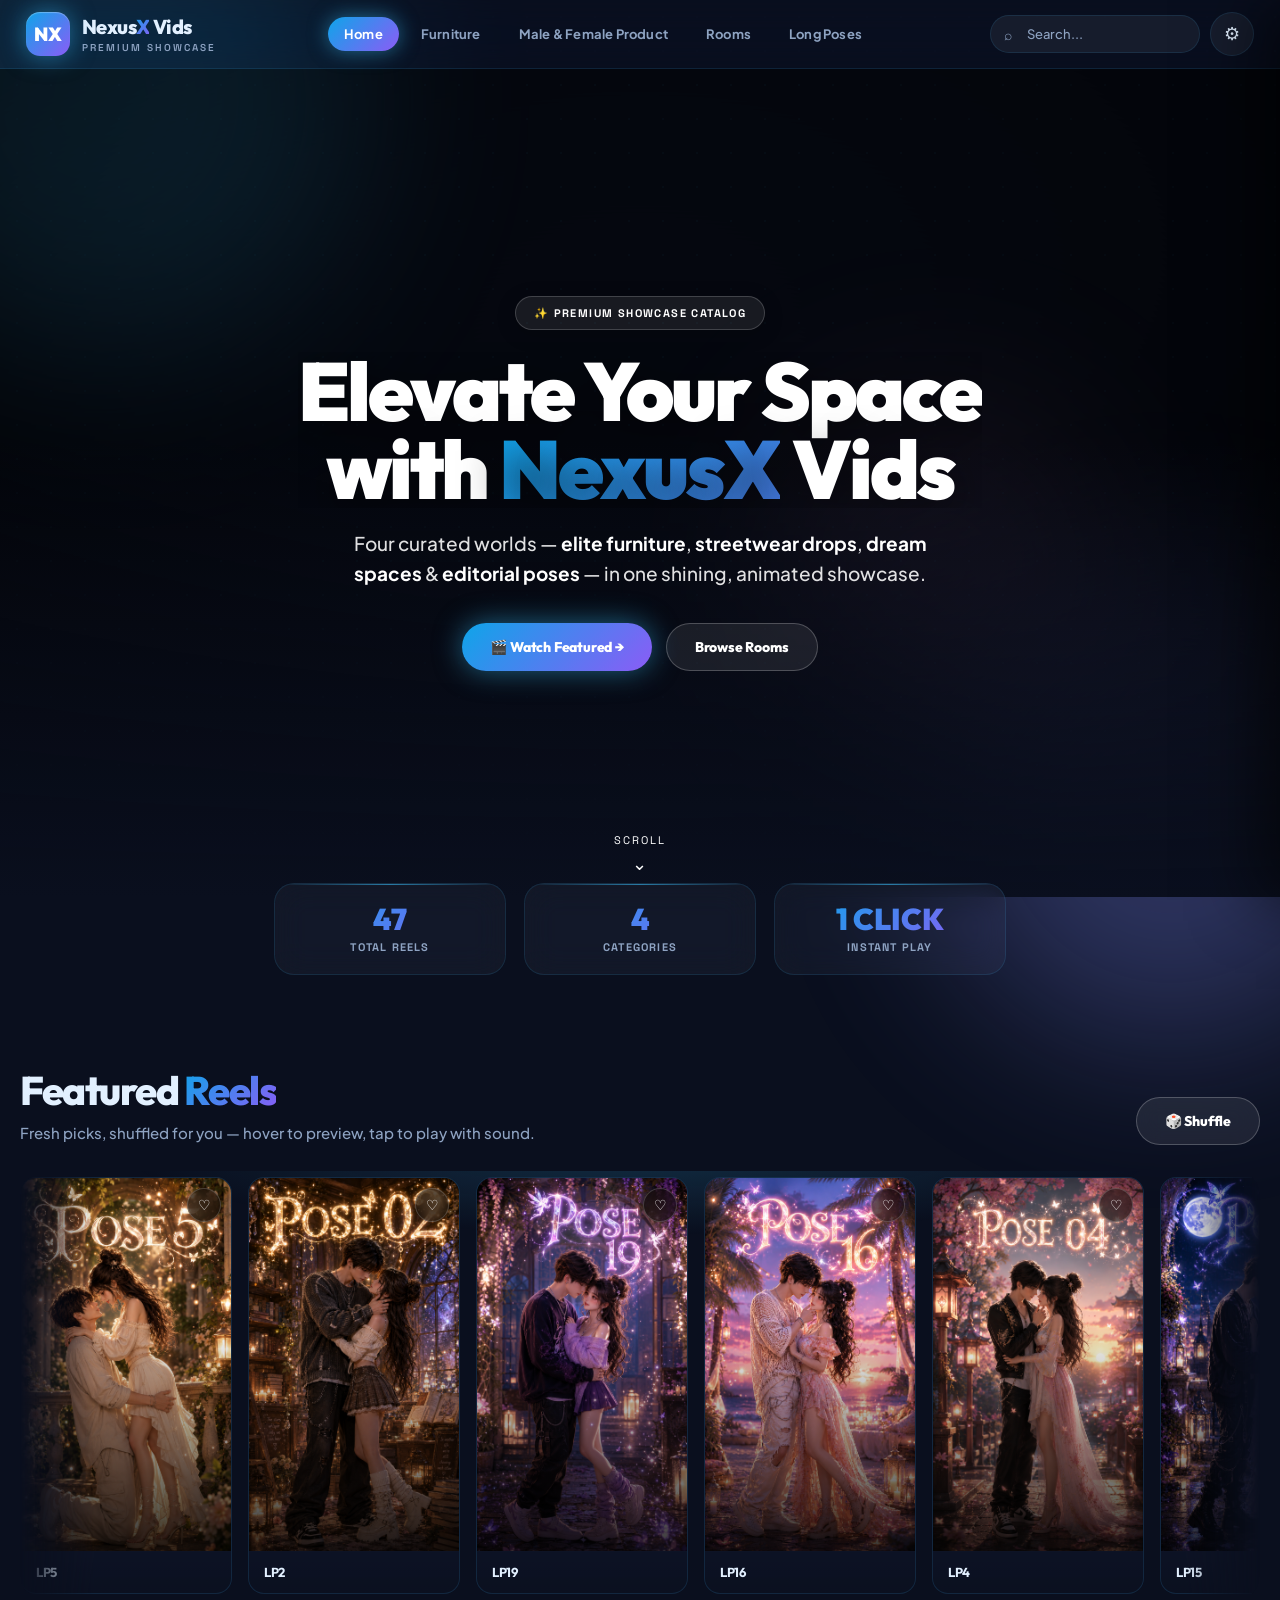
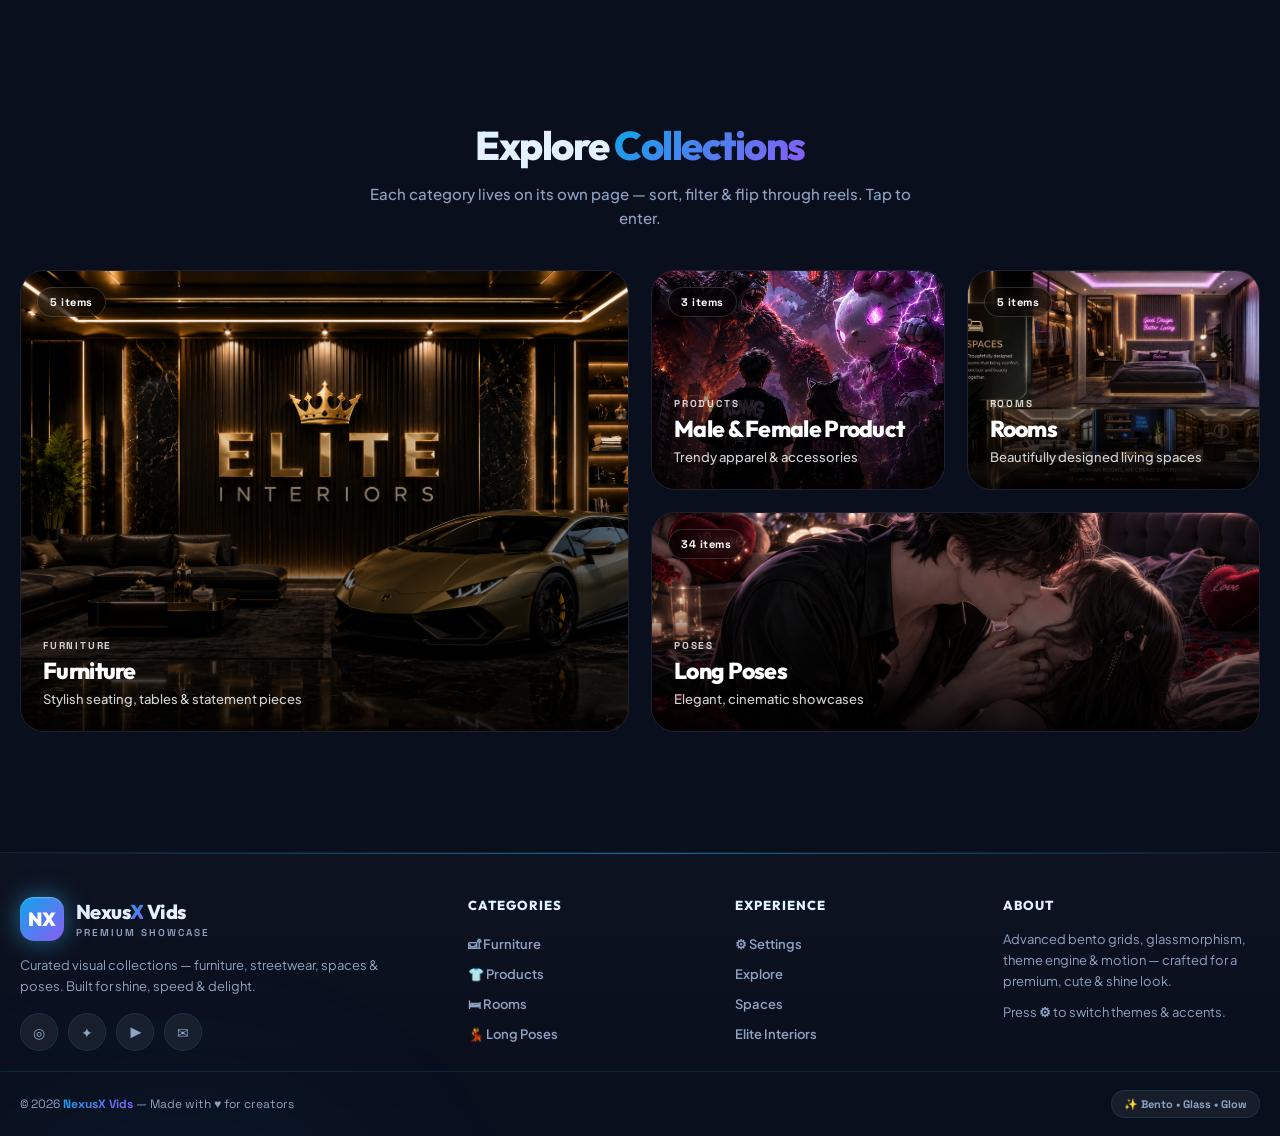
==== commit 80ed85ac: "Sort/paginate reels, add featured marquee, restructure media into collections" ====
--- a/index.html
+++ b/index.html
@@ -26,7 +26,7 @@
       <h1 class="hero-title">Elevate Your Space<br>with <span class="grad">NexusX</span> Vids</h1>
       <p class="hero-sub">Four curated worlds — <strong>elite furniture</strong>, <strong>streetwear drops</strong>, <strong>dream spaces</strong> & <strong>editorial poses</strong> — in one shining, animated showcase.</p>
       <div class="hero-cta">
-        <a class="btn btn-primary" href="#categories">Explore Catalog →</a>
+        <a class="btn btn-primary" href="#featured">🎬 Watch Featured →</a>
         <a class="btn btn-ghost" href="rooms.html">Browse Rooms</a>
       </div>
     </div>
@@ -35,95 +35,82 @@
 
   <!-- STATS -->
   <div class="stats-bar reveal">
-    <div class="stat"><div class="stat-num" id="statTotal">—</div><div class="stat-label">Total Items</div></div>
+    <div class="stat"><div class="stat-num" id="statTotal">—</div><div class="stat-label">Total Reels</div></div>
     <div class="stat"><div class="stat-num">4</div><div class="stat-label">Categories</div></div>
-    <div class="stat"><div class="stat-num">∞</div><div class="stat-label">Bento Views</div></div>
+    <div class="stat"><div class="stat-num">1 CLICK</div><div class="stat-label">Instant Play</div></div>
   </div>
+
+  <!-- FEATURED -->
+  <section id="featured" class="section">
+    <div class="featured-head">
+      <div>
+        <h2 class="section-title reveal" style="margin-bottom:6px;">Featured <span>Reels</span></h2>
+        <p class="section-sub reveal">Fresh picks, shuffled for you — hover to preview, tap to play with sound.</p>
+      </div>
+      <button class="btn btn-ghost shuffle-btn reveal" id="shuffleBtn">🎲 Shuffle</button>
+    </div>
+    <div class="featured-marquee reveal">
+      <div class="featured-track" id="featuredTrack"></div>
+    </div>
+  </section>
 
   <!-- CATEGORIES -->
   <section id="categories" class="section">
     <h2 class="section-title reveal">Explore <span>Collections</span></h2>
-    <p class="section-sub reveal">Each category lives on its own page with a big-small bento grid — shine hover, tilt & glow. Tap to enter.</p>
+    <p class="section-sub reveal">Each category lives on its own page — sort, filter & flip through reels. Tap to enter.</p>
     <div class="home-cat-grid" id="homeCats"></div>
   </section>
-
-  <footer>
-    <div class="footer-main">
-      <div class="footer-brand">
-        <a class="brand" href="index.html"><div class="brand-logo">NX</div><div><div class="brand-name">Nexus<span>X</span> Vids</div><div class="brand-tag">Premium Showcase</div></div></a>
-        <p>Curated visual collections — furniture, streetwear, spaces & poses. Built for shine, speed & delight.</p>
-        <div class="footer-social">
-          <a href="#" title="Instagram">◎</a>
-          <a href="#" title="X">✦</a>
-          <a href="#" title="YouTube">▶</a>
-          <a href="#" title="Mail">✉</a>
-        </div>
-      </div>
-      <div class="footer-col">
-        <h4>Categories</h4>
-        <a href="furniture.html">🛋 Furniture</a>
-        <a href="products.html">👕 Products</a>
-        <a href="rooms.html">🛏 Rooms</a>
-        <a href="poses.html">💃 Long Poses</a>
-      </div>
-      <div class="footer-col">
-        <h4>Experience</h4>
-        <a href="#" onclick="document.getElementById('openSettings')?.click();return false;">⚙ Settings</a>
-        <a href="#categories">Explore</a>
-        <a href="rooms.html">Spaces</a>
-        <a href="furniture.html">Elite Interiors</a>
-      </div>
-      <div class="footer-col">
-        <h4>About</h4>
-        <p>Advanced bento grids, glassmorphism, theme engine & motion —crafted for a premium, cute & shine look.</p>
-        <p style="margin-top:10px;">Press <strong>⚙</strong> to switch themes & accents.</p>
-      </div>
-    </div>
-    <div class="footer-bottom">
-      <div>© 2026 <strong>NexusX Vids</strong> — Made with ♥ for creators</div>
-      <div class="footer-badge">✨ Bento • Glass • Glow</div>
-    </div>
-  </footer>
 </div>
 
 <script src="assets/js/main.js"></script>
 <script>
   function buildHome(){
     var cats=window.NEXUS_CATS;
-    fetch('videos.json').then(function(r){ return r.json(); }).then(function(all){
-      document.getElementById('statTotal').textContent = all.length;
+    function renderCats(all){
       var counts={};
       all.forEach(function(v){ var k=(v.category||'').toLowerCase(); counts[k]=(counts[k]||0)+1; });
       var grid=document.getElementById('homeCats');
-      grid.innerHTML=cats.map(function(c){
+      if(grid) grid.innerHTML=cats.map(function(c){
         var n=counts[c.key.toLowerCase()]||0;
-        return '<a class="cat-card reveal" href="'+c.url+'">'+
+        return '<a class="cat-card" href="'+c.url+'">'+
           '<img class="cat-card-cover" src="'+c.cover+'" alt="'+c.label+'" loading="lazy">'+
           '<span class="cat-card-count">'+n+' items</span>'+
           '<span class="cat-card-go">→</span>'+
           '<div class="cat-card-body"><div class="cat-card-label">'+c.key+'</div><div class="cat-card-name">'+c.label+'</div><div class="cat-card-desc">'+c.desc+'</div></div></a>';
       }).join('');
-      document.querySelectorAll('.reveal').forEach(function(el,i){
-        el.style.transitionDelay=(i%4*0.08)+'s';
-        setTimeout(function(){ el.classList.add('visible'); },80);
-      });
-      if('IntersectionObserver' in window){
-        var io=new IntersectionObserver(function(ents){ ents.forEach(function(e){ if(e.isIntersecting){ e.target.classList.add('visible'); io.unobserve(e.target); } }); },{threshold:0.15});
-        document.querySelectorAll('.reveal:not(.visible)').forEach(function(el){ io.observe(el); });
-      }
+    }
+    function renderFeatured(all){
+      var track=document.getElementById('featuredTrack');
+      if(!track) return;
+      var pool=all.slice();
+      for(var i=pool.length-1;i>0;i--){ var j=Math.floor(Math.random()*(i+1)); var t=pool[i]; pool[i]=pool[j]; pool[j]=t; }
+      var picks=pool.slice(0,8);
+      var html=picks.map(function(v){ return '<div class="featured-item">'+window.NEXUS.cardHTML(v)+'</div>'; }).join('');
+      track.innerHTML=html+html;
+    }
+    fetch('videos.json').then(function(r){ return r.json(); }).then(function(all){
+      document.getElementById('statTotal').textContent=all.length;
+      renderCats(all);
+      renderFeatured(all);
+      document.querySelectorAll('#featured .reveal').forEach(function(el){ el.classList.add('visible'); });
+      document.querySelectorAll('#categories .reveal').forEach(function(el){ el.classList.add('visible'); });
+      setTimeout(window.NEXUS.setupTilt, 300);
     }).catch(function(){
       var grid=document.getElementById('homeCats');
-      grid.innerHTML=cats.map(function(c){
-        return '<a class="cat-card reveal" href="'+c.url+'">'+
+      if(grid) grid.innerHTML=cats.map(function(c){
+        return '<a class="cat-card" href="'+c.url+'">'+
           '<img class="cat-card-cover" src="'+c.cover+'" alt="'+c.label+'" loading="lazy">'+
-          '<span class="cat-card-count">0 items</span>'+
           '<span class="cat-card-go">→</span>'+
           '<div class="cat-card-body"><div class="cat-card-label">'+c.key+'</div><div class="cat-card-name">'+c.label+'</div><div class="cat-card-desc">'+c.desc+'</div></div></a>';
       }).join('');
       document.querySelectorAll('.reveal').forEach(function(el){ el.classList.add('visible'); });
     });
+    var sb=document.getElementById('shuffleBtn');
+    if(sb) sb.addEventListener('click',function(){
+      fetch('videos.json').then(function(r){ return r.json(); }).then(function(all){ renderFeatured(all); });
+    });
   }
   document.addEventListener('DOMContentLoaded', buildHome);
 </script>
 </body>
-</html>
+</html>
--- a/assets/css/style.css
+++ b/assets/css/style.css
@@ -248,15 +248,22 @@
 .breadcrumb a:hover{color:var(--primary);background:rgba(255,255,255,.06)}
 .breadcrumb span{opacity:.5}
 .filter-bar{max-width:1400px;margin:14px auto 6px;padding:0 20px;display:flex;gap:10px;align-items:center;flex-wrap:wrap;justify-content:space-between}
-.filter-pills{display:flex;gap:10px;flex-wrap:wrap}
-.filter-pills button{
-  padding:10px 18px;border-radius:24px;border:1px solid var(--card-border);background:rgba(255,255,255,.04);color:var(--text);
-  font-family:var(--font-display);font-size:13px;font-weight:700;cursor:pointer;backdrop-filter:blur(10px);transition:.3s;
-}
-.filter-pills button.active{background:var(--grad);color:#fff;border-color:transparent;box-shadow:0 0 18px var(--glow)}
-.filter-pills button:hover{border-color:var(--primary);transform:translateY(-1px)}
-.sort-select{background:rgba(255,255,255,.06);border:1px solid var(--card-border);color:var(--text);padding:10px 14px;border-radius:12px;font-family:var(--font-body);font-size:13px;outline:none;transition:.3s}
-.sort-select:focus{border-color:var(--primary);box-shadow:0 0 0 3px var(--glow)}
+.sort-pills{display:flex;gap:8px;flex-wrap:wrap}
+.sort-pills button{
+  padding:9px 16px;border-radius:24px;border:1px solid var(--card-border);background:rgba(255,255,255,.04);color:var(--text);
+  font-family:var(--font-display);font-size:12.5px;font-weight:700;cursor:pointer;backdrop-filter:blur(10px);transition:.3s;
+}
+.sort-pills button.active{background:var(--grad);color:#fff;border-color:transparent;box-shadow:0 0 18px var(--glow)}
+.sort-pills button:hover{border-color:var(--primary);transform:translateY(-1px)}
+.pager{display:flex;justify-content:center;align-items:center;gap:8px;margin:30px 0 10px;flex-wrap:wrap}
+.pager .pg{
+  min-width:38px;height:38px;padding:0 10px;border-radius:12px;border:1px solid var(--card-border);background:rgba(255,255,255,.04);
+  color:var(--text);font-family:var(--font-display);font-size:14px;font-weight:800;cursor:pointer;transition:.25s;display:grid;place-items:center;
+}
+.pager .pg:hover:not(:disabled){border-color:var(--primary);transform:translateY(-2px);box-shadow:0 4px 14px var(--glow)}
+.pager .pg.active{background:var(--grad);color:#fff;border-color:transparent;box-shadow:0 0 18px var(--glow)}
+.pager .pg:disabled{opacity:.35;pointer-events:none}
+.pager .pg-dots{color:var(--text-dim);font-weight:700;padding:0 2px}
 
 /* ============ PAGE HERO ============ */
 .page-hero{position:relative;min-height:44vh;display:flex;align-items:center;justify-content:center;text-align:center;overflow:hidden;margin-bottom:8px}
@@ -272,6 +279,21 @@
 .section-title{font-family:var(--font-display);font-size:clamp(28px,4vw,40px);font-weight:800;letter-spacing:-1.5px;text-align:center;margin-bottom:12px}
 .section-title span{background:var(--grad);-webkit-background-clip:text;background-clip:text;color:transparent}
 .section-sub{text-align:center;color:var(--text-dim);margin-bottom:40px;max-width:580px;margin-left:auto;margin-right:auto;font-size:15px;line-height:1.6;font-weight:500}
+
+/* ============ FEATURED MARQUEE ============ */
+.featured-head{display:flex;align-items:flex-end;justify-content:space-between;gap:16px;flex-wrap:wrap;margin-bottom:26px}
+.featured-head .section-title{text-align:left}
+.featured-head .section-sub{text-align:left;margin:0}
+.shuffle-btn{flex-shrink:0}
+.featured-marquee{overflow:hidden;position:relative;border-radius:24px;padding:6px 0;-webkit-mask-image:linear-gradient(90deg,transparent,#000 6%,#000 94%,transparent);mask-image:linear-gradient(90deg,transparent,#000 6%,#000 94%,transparent)}
+.featured-marquee::before{content:'';position:absolute;top:-20px;left:0;right:0;height:120px;background:radial-gradient(60% 100% at 50% 0%,var(--glow),transparent 70%);opacity:.35;z-index:0;pointer-events:none}
+.featured-track{display:flex;gap:16px;width:max-content;animation:marquee 42s linear infinite}
+.featured-marquee:hover .featured-track{animation-play-state:paused}
+@keyframes marquee{from{transform:translateX(0)}to{transform:translateX(-50%)}}
+.featured-item{flex:none;width:212px}
+.featured-item .video-card{height:100%}
+.featured-item .video-name{font-size:12.5px}
+.featured-item .cat-chip{display:none}
 
 /* ============ CATEGORY CARDS — BENTO 4 ============ */
 .home-cat-grid{display:grid;grid-template-columns:repeat(4,1fr);grid-auto-rows:220px;gap:22px}
@@ -319,7 +341,6 @@
 .video-card.reel .play-btn{width:48px;height:48px}
 .video-card.reel .cat-chip{font-size:10px;padding:5px 9px}
 .video-card.reel .video-name{font-size:13px}
-.reel-badge{position:absolute;bottom:10px;left:10px;z-index:2;display:flex;align-items:center;gap:6px;padding:5px 9px;border-radius:20px;background:rgba(0,0,0,.55);backdrop-filter:blur(8px);color:#fff;font-size:11px;font-weight:700;border:1px solid rgba(255,255,255,.15)}
 
 /* Card */
 .video-card{
@@ -401,12 +422,6 @@
   color:var(--text);font-family:var(--font-display);font-size:13px;font-weight:700;cursor:pointer;transition:.3s;text-decoration:none;
 }
 .back-btn:hover{border-color:var(--primary);transform:translateX(-3px);box-shadow:0 0 14px var(--glow)}
-/* Hover preview overlay for reels */
-.reel-preview{
-  position:absolute;inset:0;z-index:1;opacity:0;transition:opacity .35s;pointer-events:none;overflow:hidden;border-radius:inherit;
-}
-.video-card:hover .reel-preview{opacity:1}
-.reel-preview iframe{width:100%;height:100%;border:0;transform:scale(1.02)}
 
 /* ============ FOOTER — PREMIUM ============ */
 footer{position:relative;margin-top:60px;border-top:1px solid var(--card-border);background:linear-gradient(180deg,rgba(255,255,255,.02),transparent);overflow:hidden}
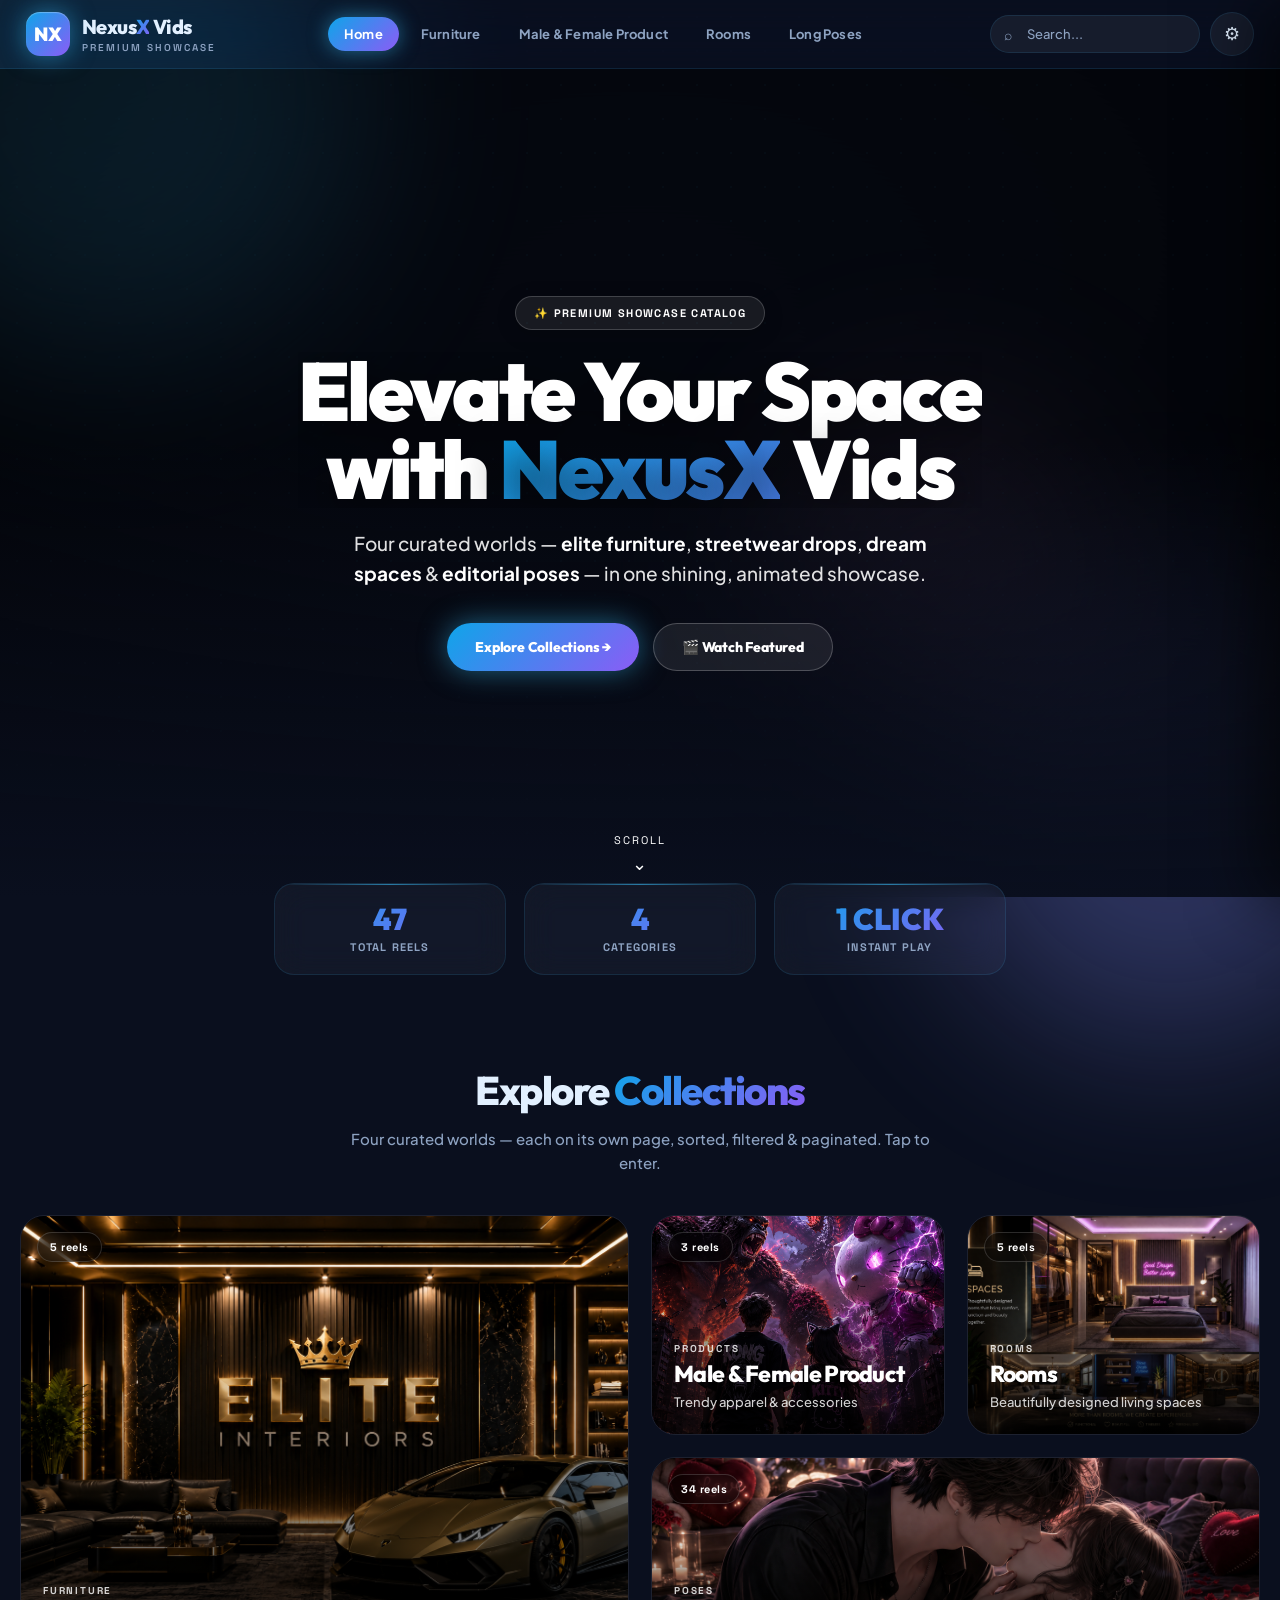
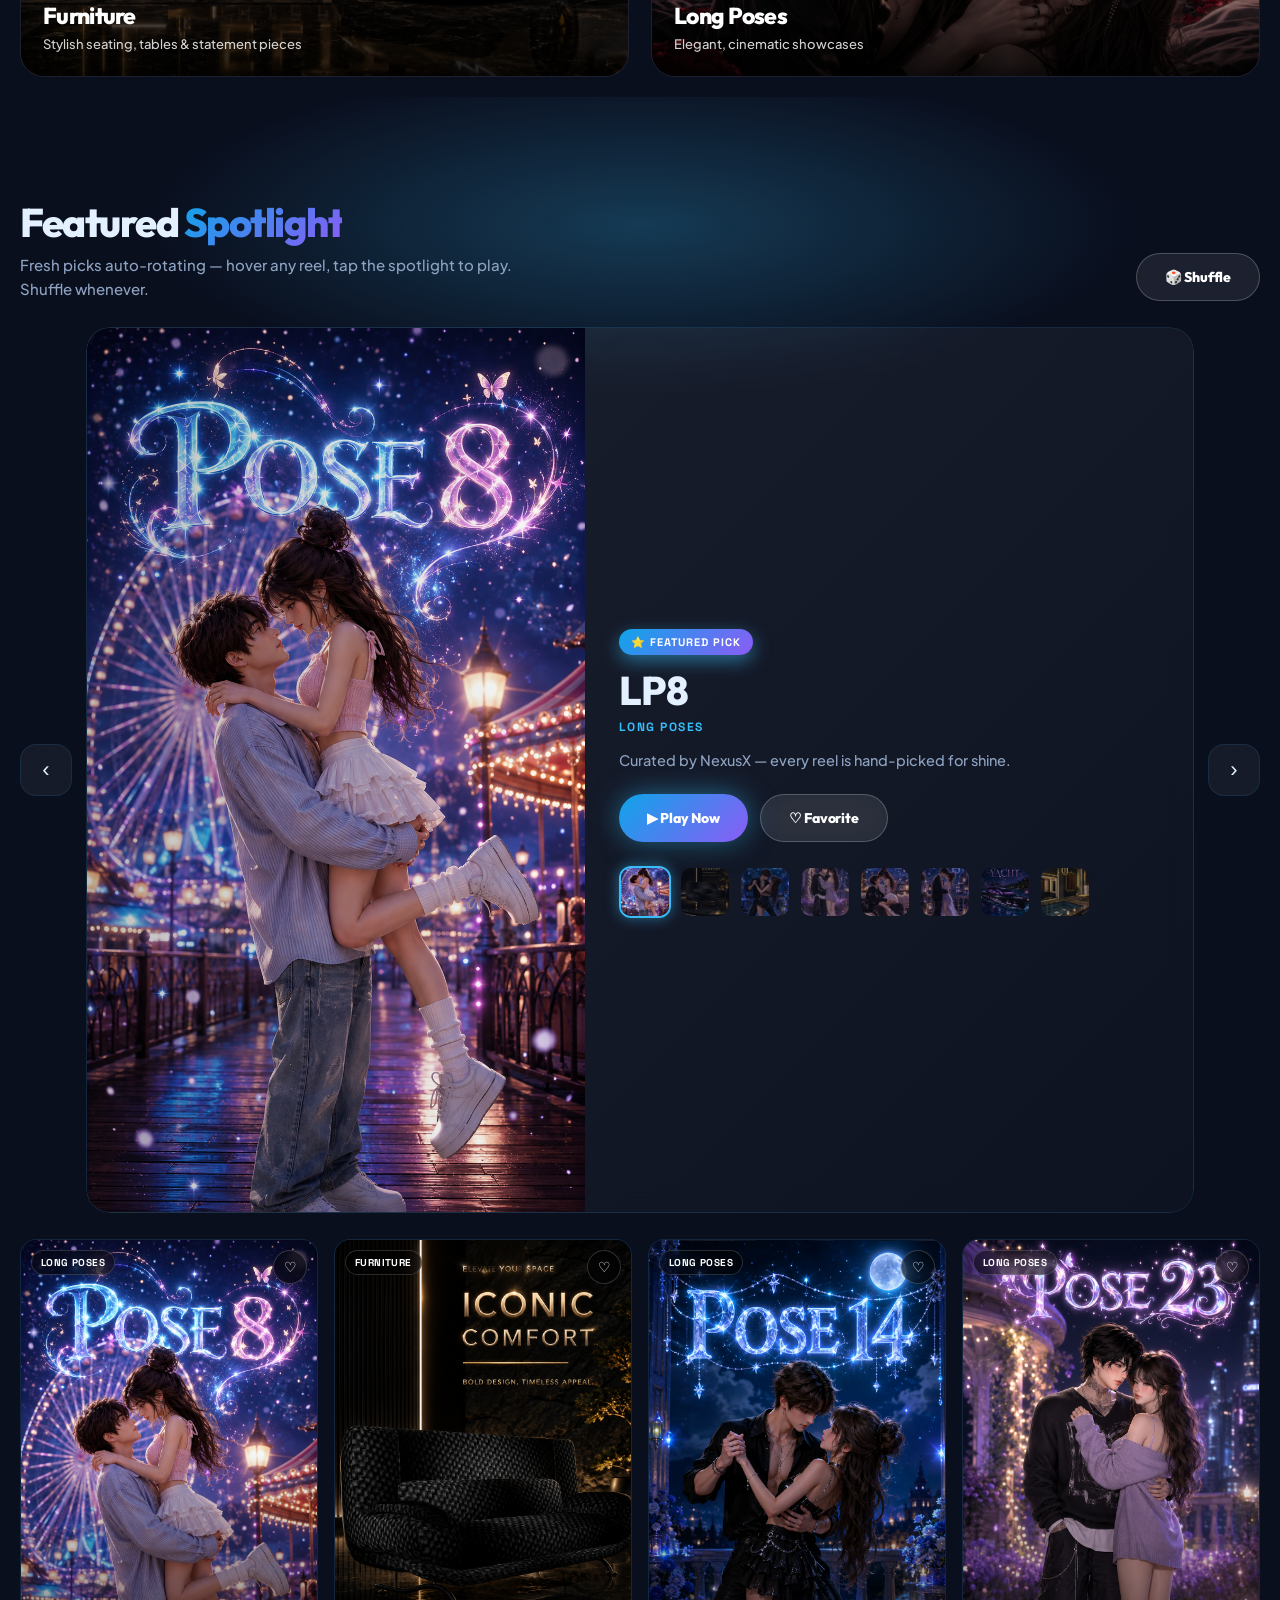
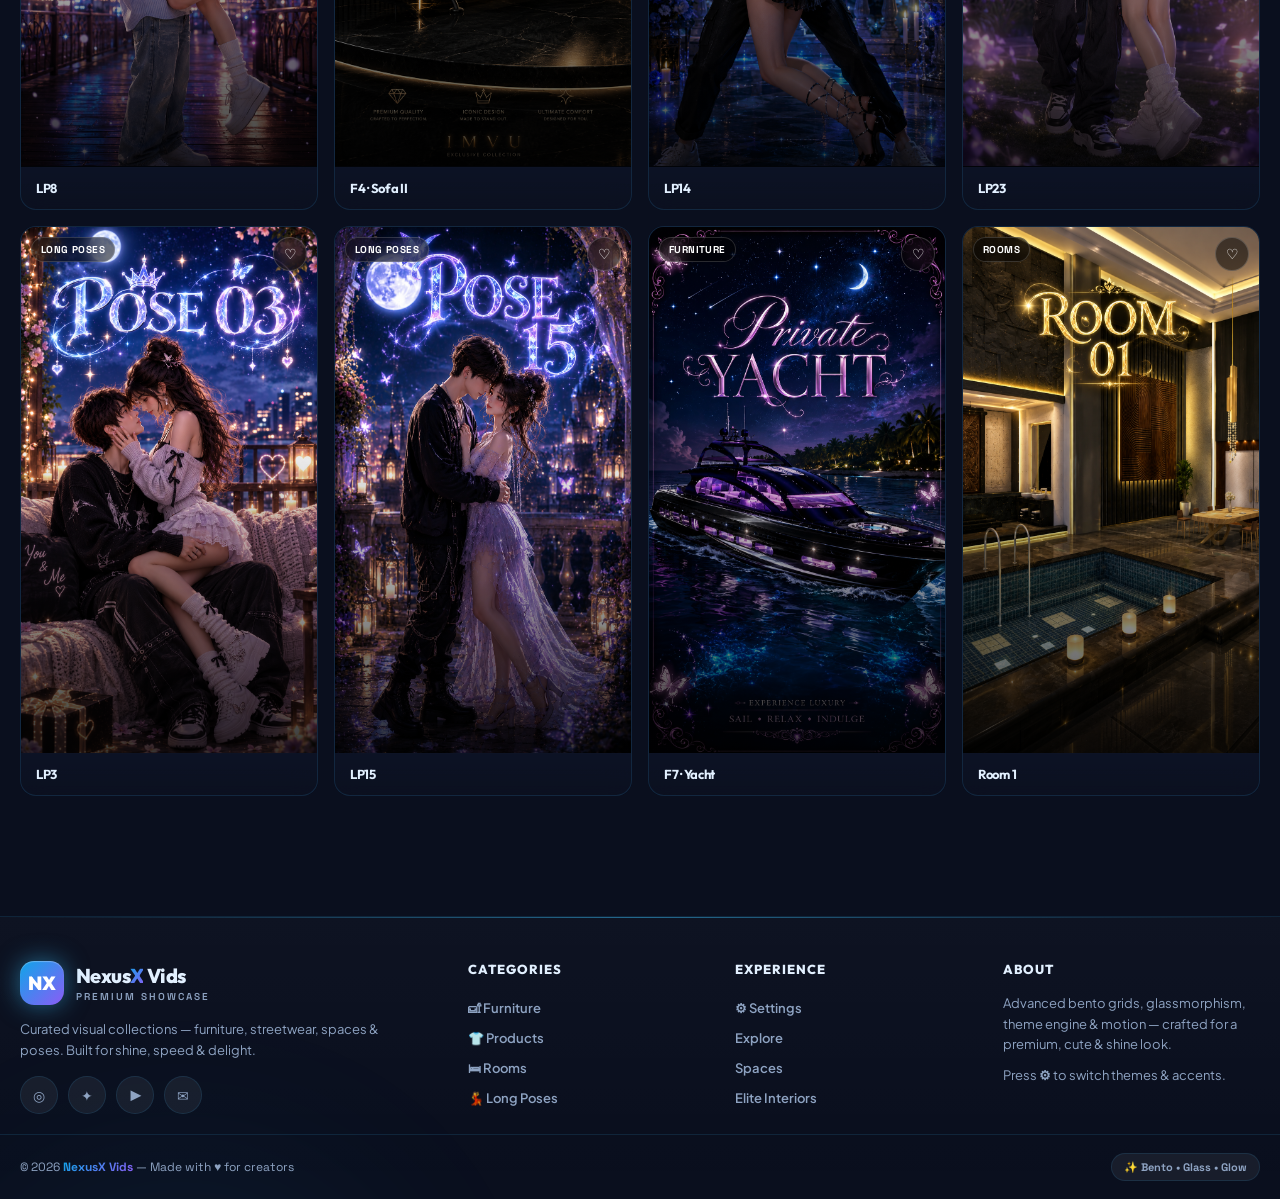
==== commit fa74eb0a: "Reorder home: Collections above Featured; add advanced Featured spotlight" ====
--- a/index.html
+++ b/index.html
@@ -26,8 +26,8 @@
       <h1 class="hero-title">Elevate Your Space<br>with <span class="grad">NexusX</span> Vids</h1>
       <p class="hero-sub">Four curated worlds — <strong>elite furniture</strong>, <strong>streetwear drops</strong>, <strong>dream spaces</strong> & <strong>editorial poses</strong> — in one shining, animated showcase.</p>
       <div class="hero-cta">
-        <a class="btn btn-primary" href="#featured">🎬 Watch Featured →</a>
-        <a class="btn btn-ghost" href="rooms.html">Browse Rooms</a>
+        <a class="btn btn-primary" href="#categories">Explore Collections →</a>
+        <a class="btn btn-ghost" href="#featured">🎬 Watch Featured</a>
       </div>
     </div>
     <div class="hero-scroll"><span>Scroll</span></div>
@@ -40,25 +40,48 @@
     <div class="stat"><div class="stat-num">1 CLICK</div><div class="stat-label">Instant Play</div></div>
   </div>
 
-  <!-- FEATURED -->
-  <section id="featured" class="section">
+  <!-- CATEGORIES -->
+  <section id="categories" class="section">
+    <h2 class="section-title reveal">Explore <span>Collections</span></h2>
+    <p class="section-sub reveal">Four curated worlds — each on its own page, sorted, filtered & paginated. Tap to enter.</p>
+    <div class="home-cat-grid" id="homeCats"></div>
+  </section>
+
+  <!-- FEATURED SPOTLIGHT -->
+  <section id="featured" class="section featured-section">
+    <div class="featured-glow"></div>
     <div class="featured-head">
       <div>
-        <h2 class="section-title reveal" style="margin-bottom:6px;">Featured <span>Reels</span></h2>
-        <p class="section-sub reveal">Fresh picks, shuffled for you — hover to preview, tap to play with sound.</p>
+        <h2 class="section-title reveal" style="margin:0 0 6px;">Featured <span>Spotlight</span></h2>
+        <p class="section-sub reveal" style="margin:0;">Fresh picks auto-rotating — hover any reel, tap the spotlight to play. Shuffle whenever.</p>
       </div>
       <button class="btn btn-ghost shuffle-btn reveal" id="shuffleBtn">🎲 Shuffle</button>
     </div>
-    <div class="featured-marquee reveal">
-      <div class="featured-track" id="featuredTrack"></div>
+
+    <div class="featured-spotlight reveal" id="featuredSpot">
+      <button class="spot-nav spot-prev" id="spotPrev" title="Previous" aria-label="Previous">‹</button>
+      <div class="spot-stage" id="spotStage">
+        <div class="spot-card" id="spotCard">
+          <div class="spot-visual">
+            <video id="spotVideo" autoplay muted loop playsinline preload="metadata"></video>
+          </div>
+          <div class="spot-body">
+            <div class="spot-kicker">⭐ Featured Pick</div>
+            <div class="spot-name" id="spotName"></div>
+            <div class="spot-cat" id="spotCat"></div>
+            <p class="spot-desc">Curated by NexusX — every reel is hand-picked for shine.</p>
+            <div class="spot-actions">
+              <a class="btn btn-primary" id="spotPlay">▶  Play Now</a>
+              <button class="btn btn-ghost" id="spotFav">♡ Favorite</button>
+            </div>
+            <div class="spot-thumbs" id="spotThumbs"></div>
+          </div>
+        </div>
+      </div>
+      <button class="spot-nav spot-next" id="spotNext" title="Next" aria-label="Next">›</button>
     </div>
-  </section>
 
-  <!-- CATEGORIES -->
-  <section id="categories" class="section">
-    <h2 class="section-title reveal">Explore <span>Collections</span></h2>
-    <p class="section-sub reveal">Each category lives on its own page — sort, filter & flip through reels. Tap to enter.</p>
-    <div class="home-cat-grid" id="homeCats"></div>
+    <div class="featured-grid reveal" id="featuredGrid"></div>
   </section>
 </div>
 
@@ -66,6 +89,7 @@
 <script>
   function buildHome(){
     var cats=window.NEXUS_CATS;
+    function labelOf(v){ var c=window.NEXUS_CATS.find(function(c){ return c.key.toLowerCase()===(v.category||'').toLowerCase(); }); return c?c.label:v.category||'General'; }
     function renderCats(all){
       var counts={};
       all.forEach(function(v){ var k=(v.category||'').toLowerCase(); counts[k]=(counts[k]||0)+1; });
@@ -74,26 +98,78 @@
         var n=counts[c.key.toLowerCase()]||0;
         return '<a class="cat-card" href="'+c.url+'">'+
           '<img class="cat-card-cover" src="'+c.cover+'" alt="'+c.label+'" loading="lazy">'+
-          '<span class="cat-card-count">'+n+' items</span>'+
+          '<span class="cat-card-count">'+n+' reels</span>'+
           '<span class="cat-card-go">→</span>'+
           '<div class="cat-card-body"><div class="cat-card-label">'+c.key+'</div><div class="cat-card-name">'+c.label+'</div><div class="cat-card-desc">'+c.desc+'</div></div></a>';
       }).join('');
     }
-    function renderFeatured(all){
-      var track=document.getElementById('featuredTrack');
-      if(!track) return;
-      var pool=all.slice();
-      for(var i=pool.length-1;i>0;i--){ var j=Math.floor(Math.random()*(i+1)); var t=pool[i]; pool[i]=pool[j]; pool[j]=t; }
-      var picks=pool.slice(0,8);
-      var html=picks.map(function(v){ return '<div class="featured-item">'+window.NEXUS.cardHTML(v)+'</div>'; }).join('');
-      track.innerHTML=html+html;
+
+    /* ---- Featured spotlight controller ---- */
+    var fam=[], fIdx=0, timer=null;
+    function shuffle(arr){ for(var i=arr.length-1;i>0;i--){ var j=Math.floor(Math.random()*(i+1)); var t=arr[i]; arr[i]=arr[j]; arr[j]=t; } return arr; }
+    function renderSpot(){
+      var v=fam[fIdx];
+      if(!v) return;
+      var sp=document.getElementById('spotVideo');
+      if(sp){ sp.poster=v.thumb||''; sp.src=v.file||''; }
+      var nm=document.getElementById('spotName'); if(nm) nm.textContent=v.name;
+      var ct=document.getElementById('spotCat'); if(ct) ct.textContent=labelOf(v);
+      var play=document.getElementById('spotPlay');
+      if(play) play.href='#'; 
+      var step=function(){ window.NEXUS.play({url:v.url,name:v.name,file:v.file||'',thumb:v.thumb||'',type:v.type||'video'}); };
+      if(play) play.onclick=function(e){ e.preventDefault(); step(); };
+      var fav=document.getElementById('spotFav');
+      if(fav){
+        var on=window.NEXUS.isFav(v);
+        fav.textContent=on?'♥ Favorited':'♡ Favorite';
+        fav.onclick=function(){
+          window.NEXUS.toggleFav(v);
+          var now=window.NEXUS.isFav(v);
+          this.textContent=now?'♥ Favorited':'♡ Favorite';
+          window.NEXUS.showToast(now?'Added to favorites':'Removed from favorites');
+        };
+      }
+      var thumbs=document.getElementById('spotThumbs');
+      if(thumbs){
+        thumbs.innerHTML='';
+        fam.forEach(function(x,i){
+          var d=document.createElement('div'); d.className='spot-thumb'+(i===fIdx?' active':'');
+          var img=document.createElement('img'); img.src=x.thumb||''; img.alt=x.name; d.appendChild(img);
+          d.addEventListener('click',function(){ fIdx=i; clearInterval(timer); renderSpot(); runAuto(); });
+          thumbs.appendChild(d);
+        });
+      }
     }
+    function go(d){ fIdx=(fIdx+d+fam.length)%fam.length; renderSpot(); }
+    function runAuto(){
+      clearInterval(timer);
+      timer=setInterval(function(){ go(1); }, 5000);
+    }
+    function stopAuto(){ clearInterval(timer); }
+    function buildFeatured(all){
+      fam=shuffle(all.slice()).slice(0,8);
+      fIdx=0;
+      renderSpot();
+      runAuto();
+      var grid=document.getElementById('featuredGrid');
+      if(grid) grid.innerHTML=fam.map(function(v){ return '<div class="featured-grid-item">'+window.NEXUS.cardHTML(v)+'</div>'; }).join('');
+      window.NEXUS.wireCards();
+      var prev=document.getElementById('spotPrev'), next=document.getElementById('spotNext');
+      if(prev) prev.onclick=function(){ stopAuto(); go(-1); runAuto(); };
+      if(next) next.onclick=function(){ stopAuto(); go(1); runAuto(); };
+      var stage=document.getElementById('spotStage');
+      if(stage){
+        stage.addEventListener('mouseenter',stopAuto);
+        stage.addEventListener('mouseleave',runAuto);
+      }
+    }
+
     fetch('videos.json').then(function(r){ return r.json(); }).then(function(all){
       document.getElementById('statTotal').textContent=all.length;
+      document.querySelectorAll('#categories .reveal').forEach(function(el){ el.classList.add('visible'); });
+      document.querySelectorAll('#featured .reveal').forEach(function(el){ el.classList.add('visible'); });
       renderCats(all);
-      renderFeatured(all);
-      document.querySelectorAll('#featured .reveal').forEach(function(el){ el.classList.add('visible'); });
-      document.querySelectorAll('#categories .reveal').forEach(function(el){ el.classList.add('visible'); });
+      buildFeatured(all);
       setTimeout(window.NEXUS.setupTilt, 300);
     }).catch(function(){
       var grid=document.getElementById('homeCats');
@@ -107,7 +183,8 @@
     });
     var sb=document.getElementById('shuffleBtn');
     if(sb) sb.addEventListener('click',function(){
-      fetch('videos.json').then(function(r){ return r.json(); }).then(function(all){ renderFeatured(all); });
+      stopAuto();
+      fetch('videos.json').then(function(r){ return r.json(); }).then(function(all){ buildFeatured(all); });
     });
   }
   document.addEventListener('DOMContentLoaded', buildHome);
--- a/assets/css/style.css
+++ b/assets/css/style.css
@@ -280,20 +280,60 @@
 .section-title span{background:var(--grad);-webkit-background-clip:text;background-clip:text;color:transparent}
 .section-sub{text-align:center;color:var(--text-dim);margin-bottom:40px;max-width:580px;margin-left:auto;margin-right:auto;font-size:15px;line-height:1.6;font-weight:500}
 
-/* ============ FEATURED MARQUEE ============ */
-.featured-head{display:flex;align-items:flex-end;justify-content:space-between;gap:16px;flex-wrap:wrap;margin-bottom:26px}
+/* ============ FEATURED SPOTLIGHT ============ */
+.featured-section{position:relative}
+.featured-glow{position:absolute;top:-40px;left:50%;transform:translateX(-50%);width:90%;height:320px;background:radial-gradient(60% 70% at 50% 40%,var(--glow),transparent 72%);opacity:.5;pointer-events:none;z-index:0}
+.featured-head{position:relative;z-index:1;display:flex;align-items:flex-end;justify-content:space-between;gap:16px;flex-wrap:wrap;margin-bottom:26px}
 .featured-head .section-title{text-align:left}
-.featured-head .section-sub{text-align:left;margin:0}
+.featured-head .section-sub{text-align:left;margin:0;max-width:520px}
 .shuffle-btn{flex-shrink:0}
-.featured-marquee{overflow:hidden;position:relative;border-radius:24px;padding:6px 0;-webkit-mask-image:linear-gradient(90deg,transparent,#000 6%,#000 94%,transparent);mask-image:linear-gradient(90deg,transparent,#000 6%,#000 94%,transparent)}
-.featured-marquee::before{content:'';position:absolute;top:-20px;left:0;right:0;height:120px;background:radial-gradient(60% 100% at 50% 0%,var(--glow),transparent 70%);opacity:.35;z-index:0;pointer-events:none}
-.featured-track{display:flex;gap:16px;width:max-content;animation:marquee 42s linear infinite}
-.featured-marquee:hover .featured-track{animation-play-state:paused}
-@keyframes marquee{from{transform:translateX(0)}to{transform:translateX(-50%)}}
-.featured-item{flex:none;width:212px}
-.featured-item .video-card{height:100%}
-.featured-item .video-name{font-size:12.5px}
-.featured-item .cat-chip{display:none}
+
+.featured-spotlight{position:relative;z-index:1;display:grid;grid-template-columns:52px 1fr 52px;gap:14px;align-items:stretch;margin-bottom:26px}
+.spot-nav{
+  align-self:center;width:52px;height:52px;border-radius:16px;border:1px solid var(--card-border);background:rgba(255,255,255,.05);
+  color:var(--text);font-size:22px;cursor:pointer;backdrop-filter:blur(10px);transition:.25s;display:grid;place-items:center;
+}
+.spot-nav:hover{border-color:var(--primary);background:var(--grad);color:#fff;box-shadow:0 0 20px var(--glow);transform:scale(1.06)}
+.spot-stage{border-radius:24px;overflow:hidden}
+.spot-card{
+  position:relative;display:grid;grid-template-columns:0.9fr 1.1fr;border:1px solid var(--card-border);border-radius:24px;overflow:hidden;
+  background:linear-gradient(135deg,rgba(255,255,255,.07),rgba(255,255,255,.02));backdrop-filter:blur(14px);min-height:340px;
+}
+.spot-visual{position:relative;overflow:hidden}
+.spot-visual video{width:100%;height:100%;object-fit:cover;display:block}
+.spot-visual::after{content:'';position:absolute;inset:0;background:linear-gradient(270deg,transparent,rgba(0,0,0,.25));pointer-events:none}
+.spot-body{position:relative;padding:34px 34px 28px;display:flex;flex-direction:column;justify-content:center}
+.spot-kicker{
+  display:inline-flex;align-items:center;gap:6px;align-self:flex-start;padding:6px 12px;border-radius:20px;margin-bottom:14px;
+  background:var(--grad);font-family:var(--font-accent);font-size:11px;font-weight:800;letter-spacing:1px;text-transform:uppercase;color:#fff;box-shadow:0 6px 18px var(--glow);
+}
+.spot-name{font-family:var(--font-display);font-size:clamp(26px,3.2vw,40px);font-weight:800;letter-spacing:-1px;line-height:1.05;margin-bottom:8px}
+.spot-cat{font-family:var(--font-accent);font-size:12px;letter-spacing:1.5px;text-transform:uppercase;color:var(--primary);font-weight:700;margin-bottom:14px}
+.spot-desc{color:var(--text-dim);font-size:14.5px;line-height:1.6;margin-bottom:22px;font-weight:500}
+.spot-actions{display:flex;gap:12px;flex-wrap:wrap;margin-bottom:24px}
+.spot-thumbs{display:flex;gap:8px;flex-wrap:wrap}
+.spot-thumb{width:52px;height:52px;border-radius:12px;overflow:hidden;cursor:pointer;border:2px solid transparent;transition:.25s;opacity:.6;position:relative}
+.spot-thumb img{width:100%;height:100%;object-fit:cover}
+.spot-thumb:hover{opacity:1;transform:translateY(-2px)}
+.spot-thumb.active{border-color:var(--primary);opacity:1;box-shadow:0 0 14px var(--glow)}
+
+.featured-grid{position:relative;z-index:1;display:grid;grid-template-columns:repeat(4,1fr);gap:16px}
+.featured-grid-item{border-radius:18px}
+
+@media (max-width:900px){
+  .featured-spotlight{grid-template-columns:42px 1fr 42px;gap:10px}
+  .spot-card{grid-template-columns:1fr;min-height:0}
+  .spot-visual{aspect-ratio:16/10}
+  .spot-body{padding:24px}
+  .featured-grid{grid-template-columns:repeat(2,1fr)}
+  .featured-head{flex-direction:column;align-items:flex-start}
+}
+@media (max-width:560px){
+  .featured-spotlight{grid-template-columns:1fr}
+  .spot-nav{display:none}
+  .spot-thumbs{display:none}
+  .featured-grid{grid-template-columns:1fr}
+}
 
 /* ============ CATEGORY CARDS — BENTO 4 ============ */
 .home-cat-grid{display:grid;grid-template-columns:repeat(4,1fr);grid-auto-rows:220px;gap:22px}
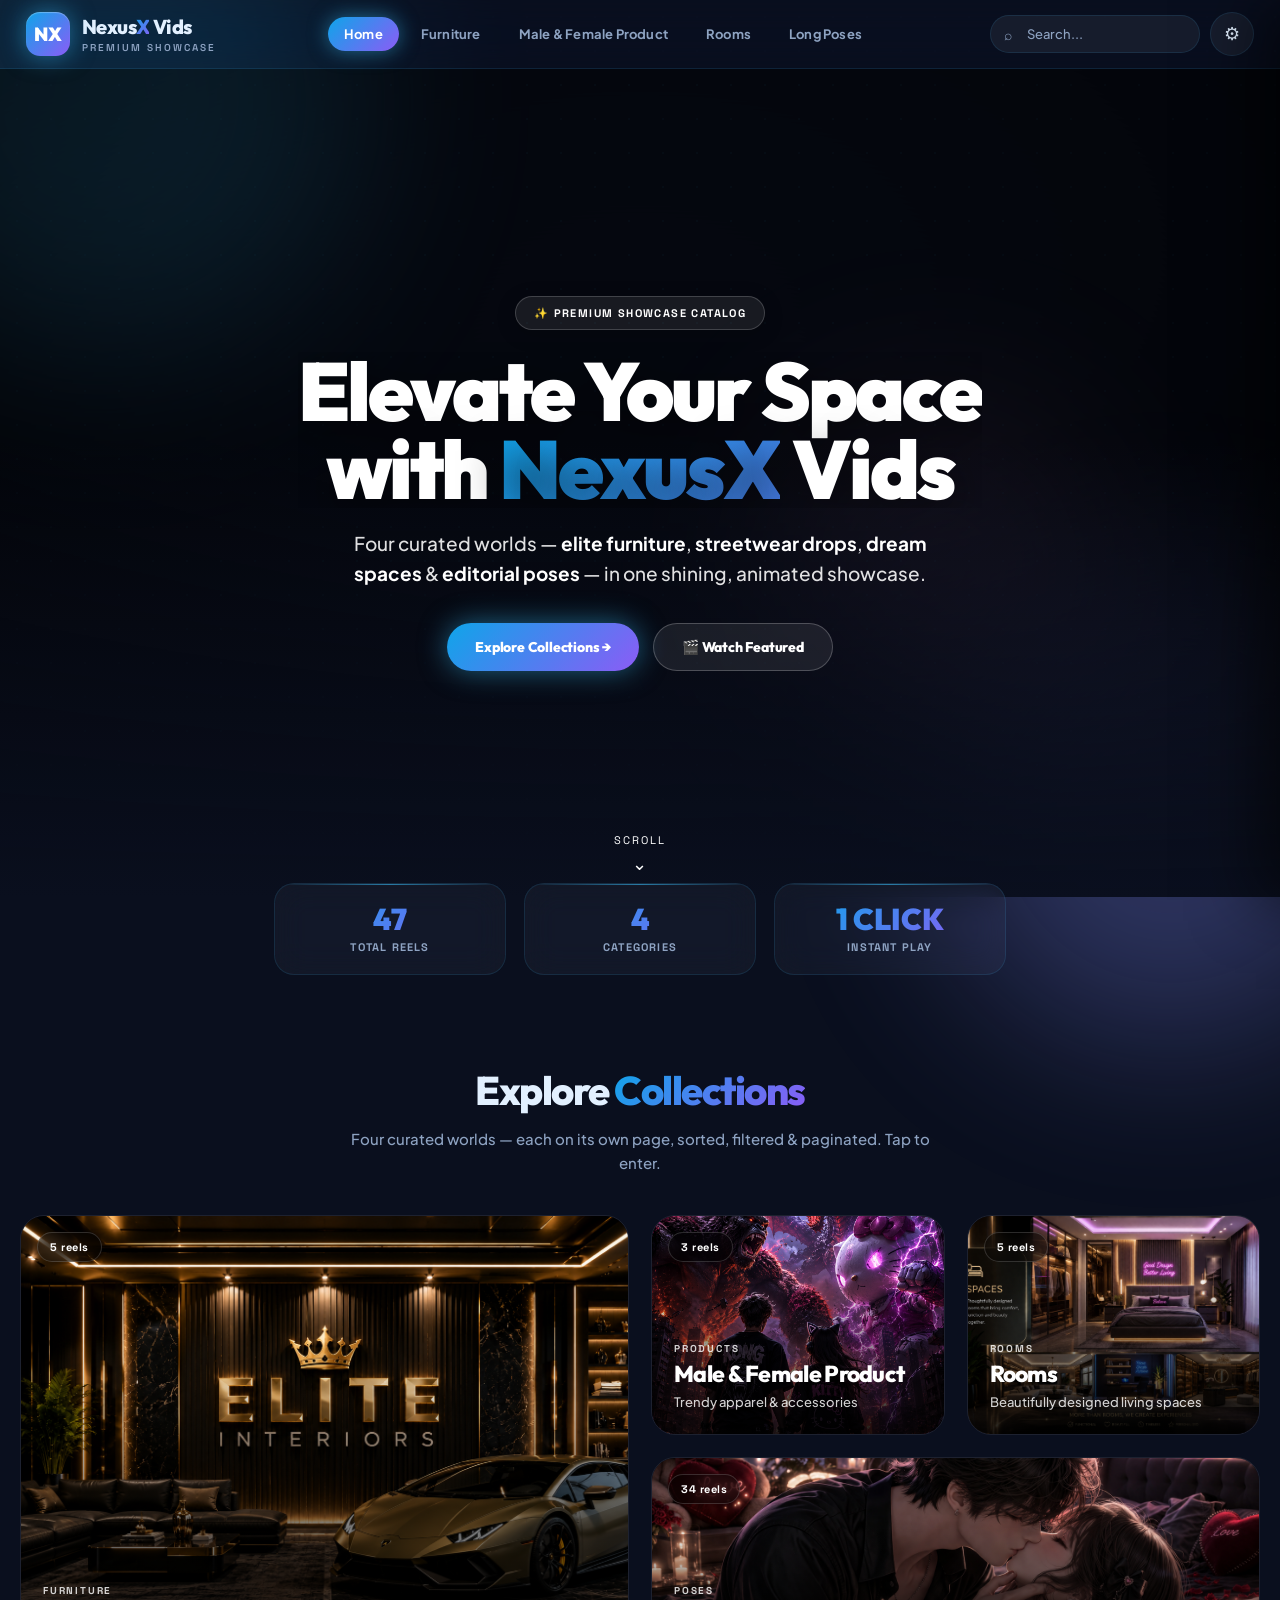
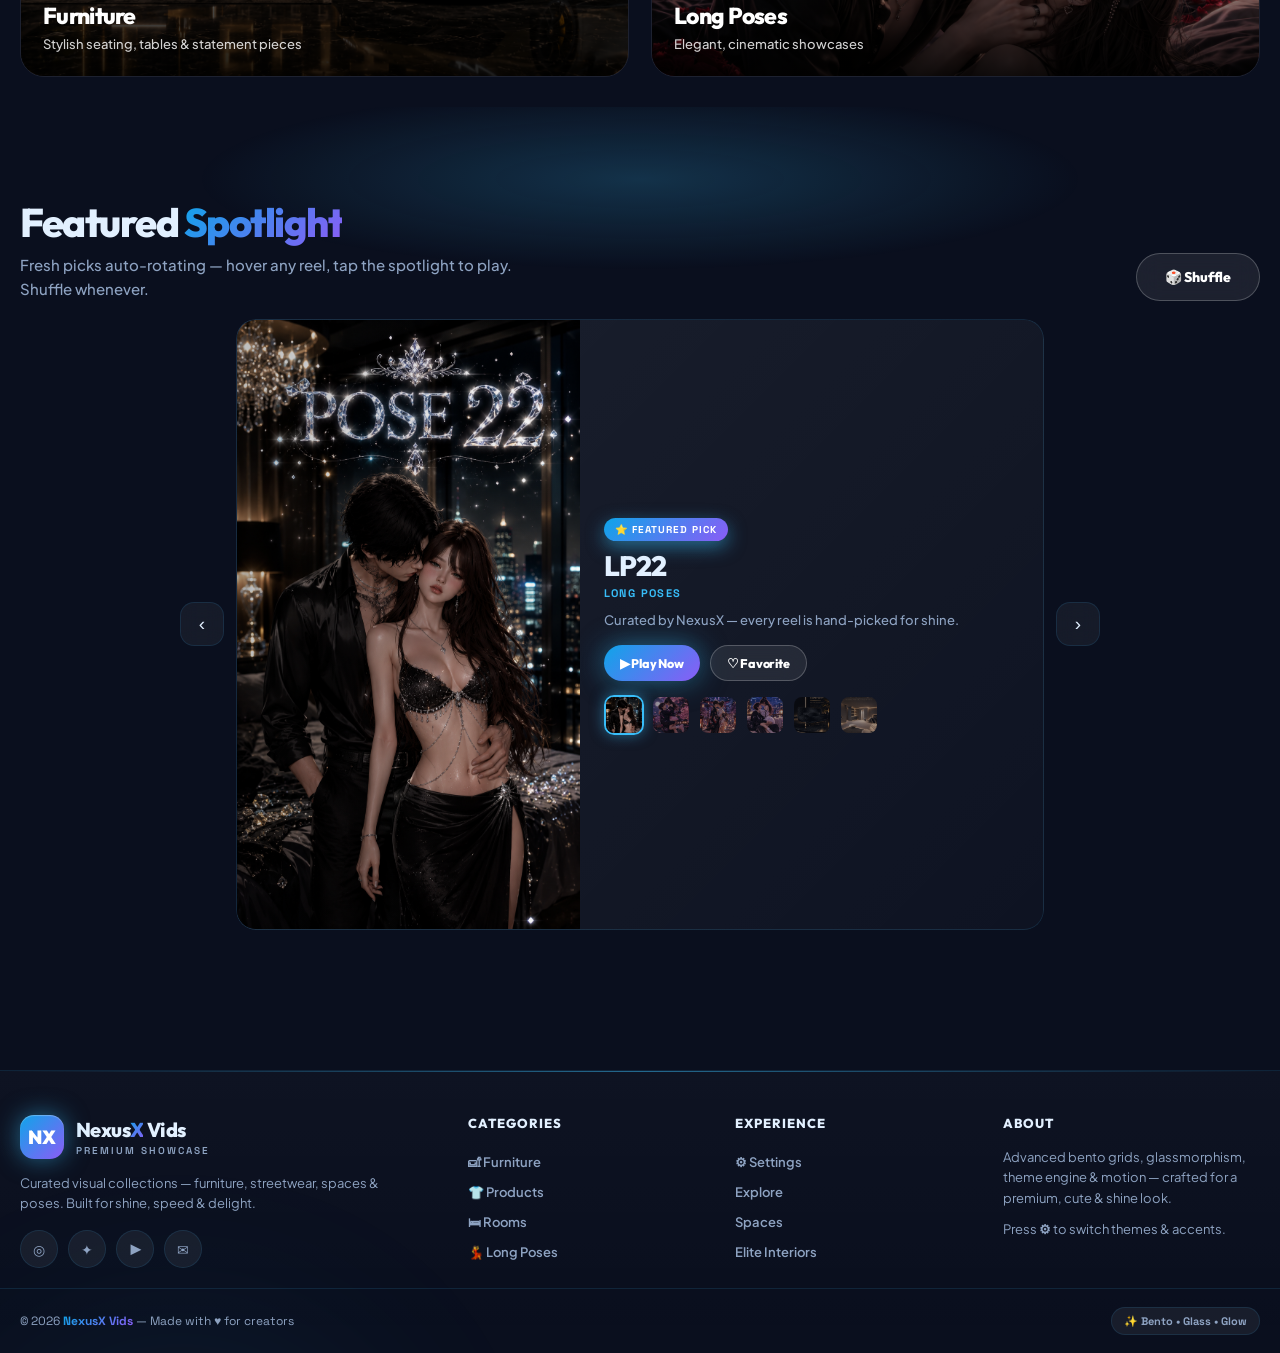
==== commit 23eb7e45: "Remove featured 8-video grid, compact spotlight to small centered card" ====
--- a/index.html
+++ b/index.html
@@ -80,8 +80,6 @@
       </div>
       <button class="spot-nav spot-next" id="spotNext" title="Next" aria-label="Next">›</button>
     </div>
-
-    <div class="featured-grid reveal" id="featuredGrid"></div>
   </section>
 </div>
 
@@ -147,13 +145,10 @@
     }
     function stopAuto(){ clearInterval(timer); }
     function buildFeatured(all){
-      fam=shuffle(all.slice()).slice(0,8);
+      fam=shuffle(all.slice()).slice(0,6);
       fIdx=0;
       renderSpot();
       runAuto();
-      var grid=document.getElementById('featuredGrid');
-      if(grid) grid.innerHTML=fam.map(function(v){ return '<div class="featured-grid-item">'+window.NEXUS.cardHTML(v)+'</div>'; }).join('');
-      window.NEXUS.wireCards();
       var prev=document.getElementById('spotPrev'), next=document.getElementById('spotNext');
       if(prev) prev.onclick=function(){ stopAuto(); go(-1); runAuto(); };
       if(next) next.onclick=function(){ stopAuto(); go(1); runAuto(); };
--- a/assets/css/style.css
+++ b/assets/css/style.css
@@ -256,14 +256,6 @@
 .sort-pills button.active{background:var(--grad);color:#fff;border-color:transparent;box-shadow:0 0 18px var(--glow)}
 .sort-pills button:hover{border-color:var(--primary);transform:translateY(-1px)}
 .pager{display:flex;justify-content:center;align-items:center;gap:8px;margin:30px 0 10px;flex-wrap:wrap}
-.pager .pg{
-  min-width:38px;height:38px;padding:0 10px;border-radius:12px;border:1px solid var(--card-border);background:rgba(255,255,255,.04);
-  color:var(--text);font-family:var(--font-display);font-size:14px;font-weight:800;cursor:pointer;transition:.25s;display:grid;place-items:center;
-}
-.pager .pg:hover:not(:disabled){border-color:var(--primary);transform:translateY(-2px);box-shadow:0 4px 14px var(--glow)}
-.pager .pg.active{background:var(--grad);color:#fff;border-color:transparent;box-shadow:0 0 18px var(--glow)}
-.pager .pg:disabled{opacity:.35;pointer-events:none}
-.pager .pg-dots{color:var(--text-dim);font-weight:700;padding:0 2px}
 
 /* ============ PAGE HERO ============ */
 .page-hero{position:relative;min-height:44vh;display:flex;align-items:center;justify-content:center;text-align:center;overflow:hidden;margin-bottom:8px}
@@ -282,57 +274,53 @@
 
 /* ============ FEATURED SPOTLIGHT ============ */
 .featured-section{position:relative}
-.featured-glow{position:absolute;top:-40px;left:50%;transform:translateX(-50%);width:90%;height:320px;background:radial-gradient(60% 70% at 50% 40%,var(--glow),transparent 72%);opacity:.5;pointer-events:none;z-index:0}
-.featured-head{position:relative;z-index:1;display:flex;align-items:flex-end;justify-content:space-between;gap:16px;flex-wrap:wrap;margin-bottom:26px}
+.featured-glow{position:absolute;top:-30px;left:50%;transform:translateX(-50%);width:80%;height:180px;background:radial-gradient(60% 70% at 50% 40%,var(--glow),transparent 72%);opacity:.4;pointer-events:none;z-index:0}
+.featured-head{position:relative;z-index:1;display:flex;align-items:flex-end;justify-content:space-between;gap:14px;flex-wrap:wrap;margin-bottom:18px}
 .featured-head .section-title{text-align:left}
 .featured-head .section-sub{text-align:left;margin:0;max-width:520px}
 .shuffle-btn{flex-shrink:0}
 
-.featured-spotlight{position:relative;z-index:1;display:grid;grid-template-columns:52px 1fr 52px;gap:14px;align-items:stretch;margin-bottom:26px}
+.featured-spotlight{position:relative;z-index:1;display:grid;grid-template-columns:44px 1fr 44px;gap:12px;align-items:stretch;max-width:920px;margin:0 auto 20px}
 .spot-nav{
-  align-self:center;width:52px;height:52px;border-radius:16px;border:1px solid var(--card-border);background:rgba(255,255,255,.05);
-  color:var(--text);font-size:22px;cursor:pointer;backdrop-filter:blur(10px);transition:.25s;display:grid;place-items:center;
+  align-self:center;width:44px;height:44px;border-radius:14px;border:1px solid var(--card-border);background:rgba(255,255,255,.05);
+  color:var(--text);font-size:19px;cursor:pointer;backdrop-filter:blur(10px);transition:.25s;display:grid;place-items:center;
 }
 .spot-nav:hover{border-color:var(--primary);background:var(--grad);color:#fff;box-shadow:0 0 20px var(--glow);transform:scale(1.06)}
-.spot-stage{border-radius:24px;overflow:hidden}
+.spot-stage{border-radius:20px;overflow:hidden}
 .spot-card{
-  position:relative;display:grid;grid-template-columns:0.9fr 1.1fr;border:1px solid var(--card-border);border-radius:24px;overflow:hidden;
-  background:linear-gradient(135deg,rgba(255,255,255,.07),rgba(255,255,255,.02));backdrop-filter:blur(14px);min-height:340px;
+  position:relative;display:grid;grid-template-columns:0.85fr 1.15fr;border:1px solid var(--card-border);border-radius:20px;overflow:hidden;
+  background:linear-gradient(135deg,rgba(255,255,255,.07),rgba(255,255,255,.02));min-height:240px;
 }
 .spot-visual{position:relative;overflow:hidden}
 .spot-visual video{width:100%;height:100%;object-fit:cover;display:block}
 .spot-visual::after{content:'';position:absolute;inset:0;background:linear-gradient(270deg,transparent,rgba(0,0,0,.25));pointer-events:none}
-.spot-body{position:relative;padding:34px 34px 28px;display:flex;flex-direction:column;justify-content:center}
+.spot-body{position:relative;padding:22px 24px 18px;display:flex;flex-direction:column;justify-content:center}
 .spot-kicker{
-  display:inline-flex;align-items:center;gap:6px;align-self:flex-start;padding:6px 12px;border-radius:20px;margin-bottom:14px;
-  background:var(--grad);font-family:var(--font-accent);font-size:11px;font-weight:800;letter-spacing:1px;text-transform:uppercase;color:#fff;box-shadow:0 6px 18px var(--glow);
-}
-.spot-name{font-family:var(--font-display);font-size:clamp(26px,3.2vw,40px);font-weight:800;letter-spacing:-1px;line-height:1.05;margin-bottom:8px}
-.spot-cat{font-family:var(--font-accent);font-size:12px;letter-spacing:1.5px;text-transform:uppercase;color:var(--primary);font-weight:700;margin-bottom:14px}
-.spot-desc{color:var(--text-dim);font-size:14.5px;line-height:1.6;margin-bottom:22px;font-weight:500}
-.spot-actions{display:flex;gap:12px;flex-wrap:wrap;margin-bottom:24px}
-.spot-thumbs{display:flex;gap:8px;flex-wrap:wrap}
-.spot-thumb{width:52px;height:52px;border-radius:12px;overflow:hidden;cursor:pointer;border:2px solid transparent;transition:.25s;opacity:.6;position:relative}
+  display:inline-flex;align-items:center;gap:6px;align-self:flex-start;padding:5px 11px;border-radius:20px;margin-bottom:10px;
+  background:var(--grad);font-family:var(--font-accent);font-size:10px;font-weight:800;letter-spacing:1px;text-transform:uppercase;color:#fff;box-shadow:0 6px 18px var(--glow);
+}
+.spot-name{font-family:var(--font-display);font-size:clamp(20px,2.4vw,28px);font-weight:800;letter-spacing:-.8px;line-height:1.05;margin-bottom:6px}
+.spot-cat{font-family:var(--font-accent);font-size:11px;letter-spacing:1.4px;text-transform:uppercase;color:var(--primary);font-weight:700;margin-bottom:10px}
+.spot-desc{color:var(--text-dim);font-size:13px;line-height:1.55;margin-bottom:14px;font-weight:500}
+.spot-actions{display:flex;gap:10px;flex-wrap:wrap;margin-bottom:14px}
+.spot-actions .btn{padding:9px 16px;font-size:12.5px}
+.spot-thumbs{display:flex;gap:7px;flex-wrap:wrap}
+.spot-thumb{width:40px;height:40px;border-radius:10px;overflow:hidden;cursor:pointer;border:2px solid transparent;transition:.25s;opacity:.6;position:relative}
 .spot-thumb img{width:100%;height:100%;object-fit:cover}
 .spot-thumb:hover{opacity:1;transform:translateY(-2px)}
 .spot-thumb.active{border-color:var(--primary);opacity:1;box-shadow:0 0 14px var(--glow)}
 
-.featured-grid{position:relative;z-index:1;display:grid;grid-template-columns:repeat(4,1fr);gap:16px}
-.featured-grid-item{border-radius:18px}
-
 @media (max-width:900px){
-  .featured-spotlight{grid-template-columns:42px 1fr 42px;gap:10px}
+  .featured-spotlight{grid-template-columns:40px 1fr 40px;gap:10px}
   .spot-card{grid-template-columns:1fr;min-height:0}
   .spot-visual{aspect-ratio:16/10}
-  .spot-body{padding:24px}
-  .featured-grid{grid-template-columns:repeat(2,1fr)}
+  .spot-body{padding:18px 20px 16px}
   .featured-head{flex-direction:column;align-items:flex-start}
 }
 @media (max-width:560px){
   .featured-spotlight{grid-template-columns:1fr}
   .spot-nav{display:none}
   .spot-thumbs{display:none}
-  .featured-grid{grid-template-columns:1fr}
 }
 
 /* ============ CATEGORY CARDS — BENTO 4 ============ */
@@ -384,10 +372,11 @@
 
 /* Card */
 .video-card{
-  position:relative;background:var(--card);border:1px solid var(--card-border);border-radius:20px;overflow:hidden;cursor:pointer;backdrop-filter:blur(14px);
-  transition:transform .45s cubic-bezier(.2,.8,.2,1),box-shadow .45s,border-color .45s;display:flex;flex-direction:column;
-}
-.video-card::before{content:'';position:absolute;top:0;left:-100%;width:60%;height:100%;background:linear-gradient(100deg,transparent,rgba(255,255,255,.32),transparent);transform:skewX(-20deg);transition:left .7s;z-index:3;pointer-events:none}
+  position:relative;background:linear-gradient(180deg,rgba(255,255,255,.07),rgba(255,255,255,.02)),var(--card);border:1px solid var(--card-border);border-radius:20px;overflow:hidden;cursor:pointer;
+  content-visibility:auto;contain-intrinsic-size:auto 580px;contain:layout paint style;transition:transform .45s cubic-bezier(.2,.8,.2,1),box-shadow .45s,border-color .45s;display:flex;flex-direction:column;
+}
+.video-card.reel{contain-intrinsic-size:auto 620px}
+.video-card::before{content:'';position:absolute;top:0;left:-100%;width:60%;height:100%;background:linear-gradient(100deg,transparent,rgba(255,255,255,.25),transparent);transform:skewX(-20deg);transition:left .7s;z-index:3;pointer-events:none}
 .video-card:hover::before{left:160%}
 .video-card:hover{transform:translateY(-8px) scale(1.02);box-shadow:0 22px 50px var(--glow);border-color:var(--primary)}
 .video-thumb{position:relative;flex:1;overflow:hidden;min-height:0}
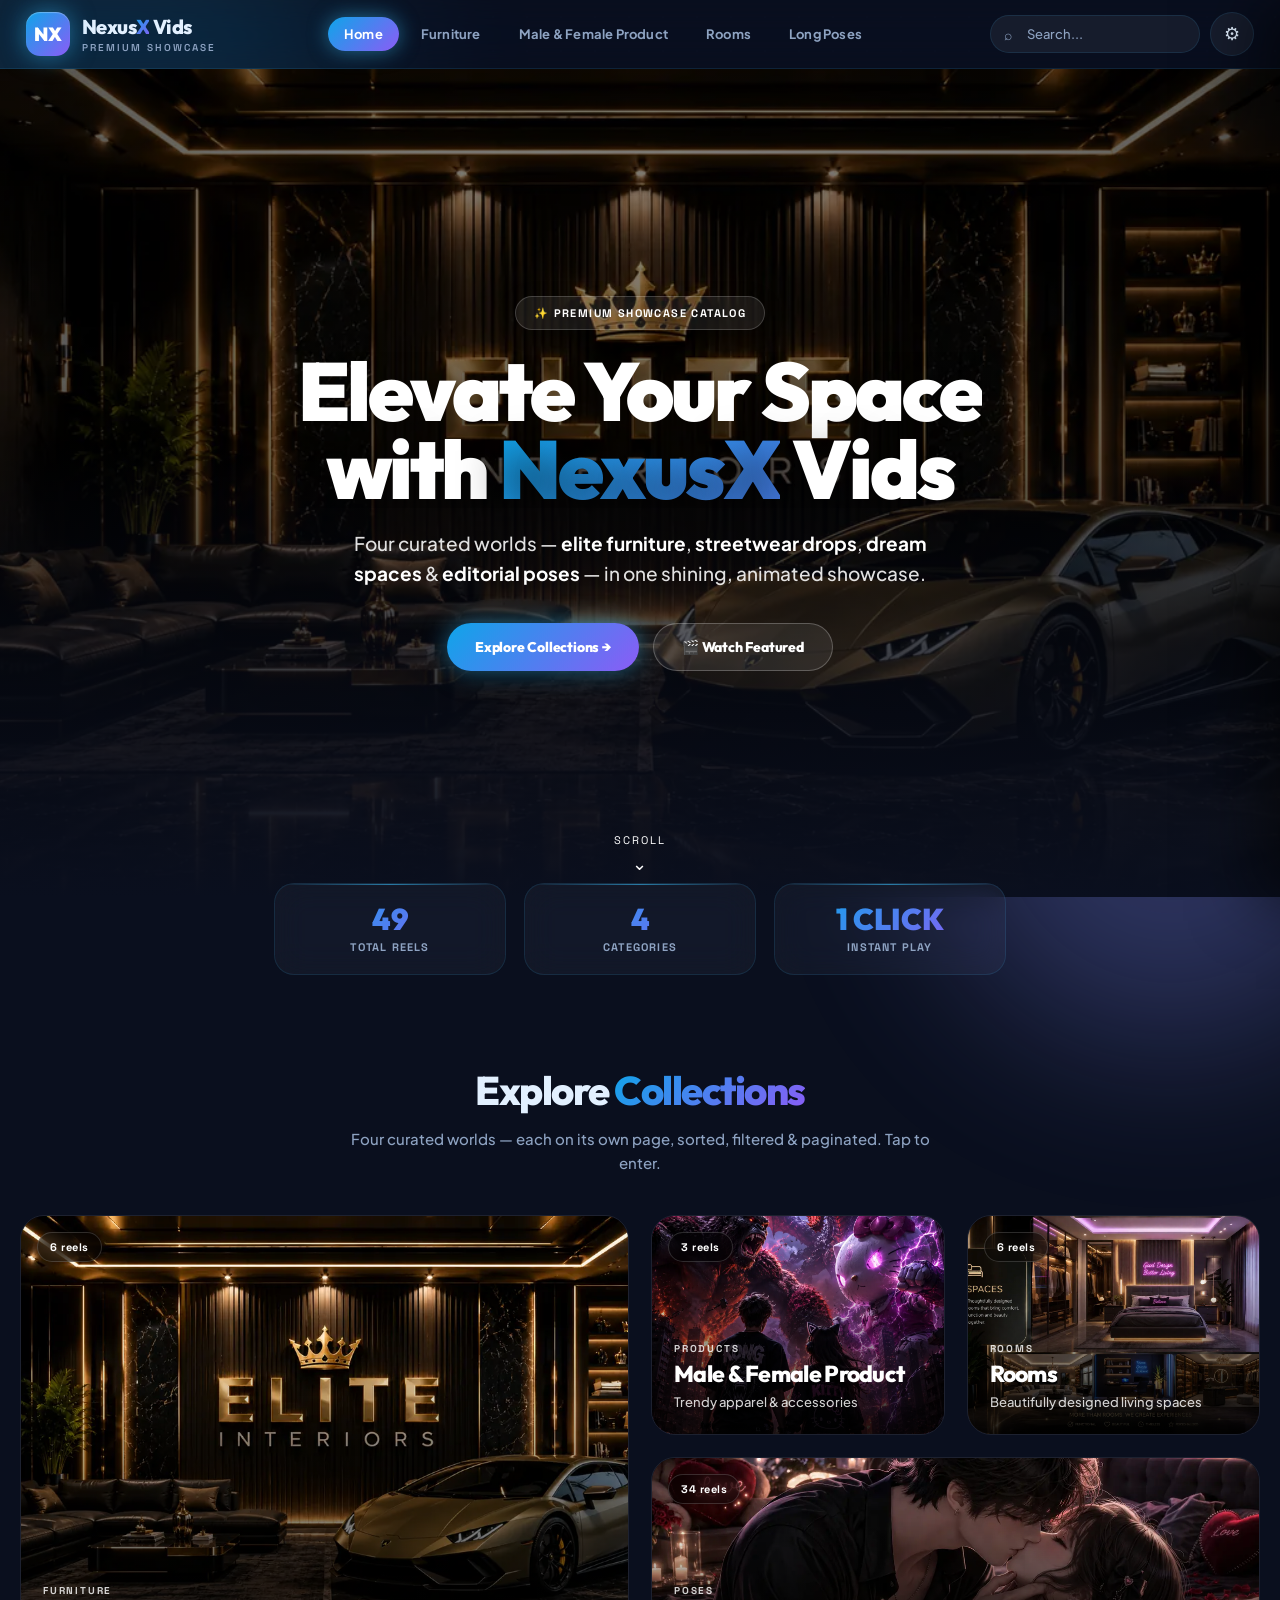
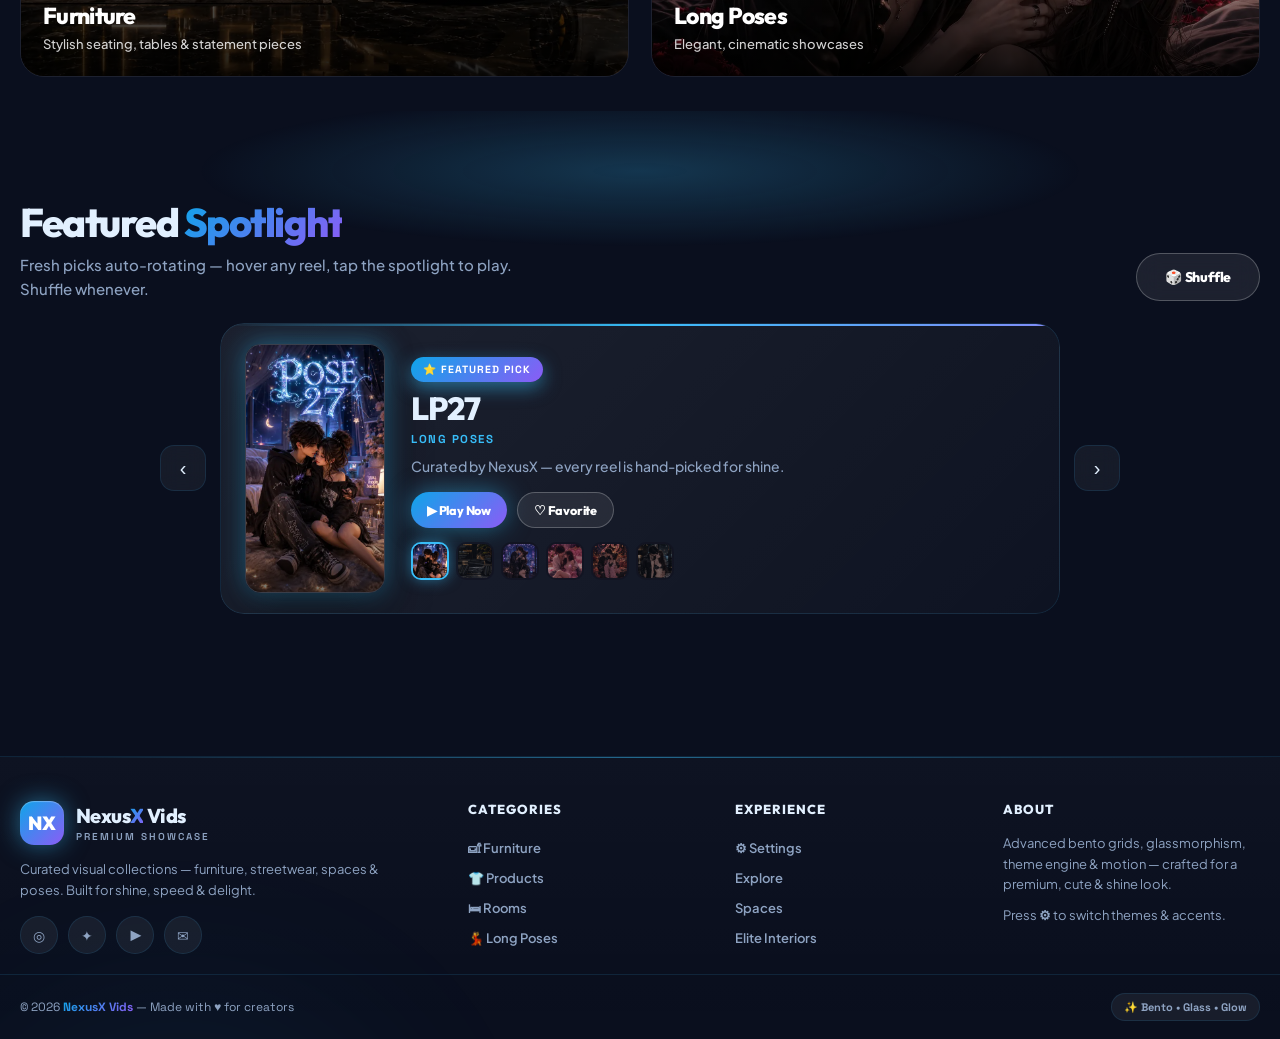
==== commit 989f5462: "Speed up site: WebP thumbnails, compressed hero video, advanced buttons; add Room 6 & Furniture F6 r" ====
--- a/index.html
+++ b/index.html
@@ -5,6 +5,10 @@
 <meta name="viewport" content="width=device-width, initial-scale=1.0">
 <title>NexusX Vids — Premium Showcase</title>
 <link rel="icon" type="image/svg+xml" href="assets/favicon.svg">
+<link rel="preconnect" href="https://fonts.googleapis.com">
+<link rel="preconnect" href="https://fonts.gstatic.com" crossorigin>
+<link rel="preload" as="style" href="assets/css/style.css">
+<link rel="preload" as="image" href="assets/media/collections/furniture.webp" fetchpriority="high">
 <link rel="stylesheet" href="assets/css/style.css">
 </head>
 <body data-page="home">
@@ -17,7 +21,7 @@
 
   <!-- HERO -->
   <section class="hero">
-    <video class="hero-bg" autoplay muted loop playsinline preload="auto">
+    <video class="hero-bg" autoplay muted loop playsinline preload="auto" poster="assets/media/collections/furniture.webp">
       <source src="assets/media/hero.mp4" type="video/mp4">
     </video>
     <div class="hero-overlay"></div>
@@ -95,7 +99,7 @@
       if(grid) grid.innerHTML=cats.map(function(c){
         var n=counts[c.key.toLowerCase()]||0;
         return '<a class="cat-card" href="'+c.url+'">'+
-          '<img class="cat-card-cover" src="'+c.cover+'" alt="'+c.label+'" loading="lazy">'+
+          '<img class="cat-card-cover" src="'+c.cover+'" alt="'+c.label+'" decoding="async">'+
           '<span class="cat-card-count">'+n+' reels</span>'+
           '<span class="cat-card-go">→</span>'+
           '<div class="cat-card-body"><div class="cat-card-label">'+c.key+'</div><div class="cat-card-name">'+c.label+'</div><div class="cat-card-desc">'+c.desc+'</div></div></a>';
@@ -132,7 +136,7 @@
         thumbs.innerHTML='';
         fam.forEach(function(x,i){
           var d=document.createElement('div'); d.className='spot-thumb'+(i===fIdx?' active':'');
-          var img=document.createElement('img'); img.src=x.thumb||''; img.alt=x.name; d.appendChild(img);
+          var img=document.createElement('img'); img.src=x.thumb||''; img.alt=x.name; img.decoding='async'; d.appendChild(img);
           d.addEventListener('click',function(){ fIdx=i; clearInterval(timer); renderSpot(); runAuto(); });
           thumbs.appendChild(d);
         });
@@ -170,7 +174,7 @@
       var grid=document.getElementById('homeCats');
       if(grid) grid.innerHTML=cats.map(function(c){
         return '<a class="cat-card" href="'+c.url+'">'+
-          '<img class="cat-card-cover" src="'+c.cover+'" alt="'+c.label+'" loading="lazy">'+
+          '<img class="cat-card-cover" src="'+c.cover+'" alt="'+c.label+'" decoding="async">'+
           '<span class="cat-card-go">→</span>'+
           '<div class="cat-card-body"><div class="cat-card-label">'+c.key+'</div><div class="cat-card-name">'+c.label+'</div><div class="cat-card-desc">'+c.desc+'</div></div></a>';
       }).join('');
--- a/assets/css/style.css
+++ b/assets/css/style.css
@@ -2,7 +2,7 @@
    NexusX Vids — PREMIUM Stylesheet
    Fonts • Themes • Navbar • Settings • Hero • Bento • Footer • Animations
    ============================================================ */
-@import url('https://fonts.googleapis.com/css2?family=Outfit:wght@300;400;500;600;700;800;900&family=Plus+Jakarta+Sans:wght@400;500;600;700;800&family=Space+Grotesk:wght@400;500;600;700&family=JetBrains+Mono:wght@500&display=swap');
+@import url('https://fonts.googleapis.com/css2?family=Outfit:wght@500;600;700;800;900&family=Plus+Jakarta+Sans:wght@400;500;600;700&family=Space+Grotesk:wght@500;700&display=swap');
 
 /* ============ THEMES ============ */
 :root {
@@ -217,15 +217,22 @@
 .hero-sub strong{color:#fff;font-weight:700}
 .hero-cta{margin-top:34px;display:flex;gap:14px;justify-content:center;flex-wrap:wrap}
 .btn{
-  position:relative;display:inline-flex;align-items:center;gap:8px;padding:14px 28px;border-radius:40px;
-  font-family:var(--font-display);font-size:14px;font-weight:800;letter-spacing:-.2px;cursor:pointer;text-decoration:none;border:none;transition:transform .3s,box-shadow .3s,background .3s;overflow:hidden;
-}
-.btn::before{content:'';position:absolute;inset:0;background:linear-gradient(100deg,transparent,rgba(255,255,255,.25),transparent);transform:translateX(-100%);transition:transform .6s}
-.btn:hover::before{transform:translateX(100%)}
-.btn-primary{background:var(--grad);color:#fff;box-shadow:0 0 28px var(--glow),0 8px 24px rgba(0,0,0,.25)}
-.btn-primary:hover{transform:translateY(-3px) scale(1.02);box-shadow:0 0 42px var(--glow),0 12px 30px rgba(0,0,0,.3)}
-.btn-ghost{background:rgba(255,255,255,.08);color:#fff;border:1px solid rgba(255,255,255,.22);backdrop-filter:blur(12px)}
-.btn-ghost:hover{transform:translateY(-3px);background:rgba(255,255,255,.14);border-color:rgba(255,255,255,.35)}
+  position:relative;display:inline-flex;align-items:center;justify-content:center;gap:8px;padding:14px 28px;border-radius:40px;
+  font-family:var(--font-display);font-size:14px;font-weight:800;letter-spacing:-.2px;cursor:pointer;text-decoration:none;border:none;
+  transition:transform .25s cubic-bezier(.2,.8,.2,1),box-shadow .35s,background .35s,border-color .35s;overflow:hidden;
+  will-change:transform;transform-style:preserve-3d;-webkit-tap-highlight-color:transparent;
+}
+.btn::before{content:'';position:absolute;inset:0;background:linear-gradient(100deg,transparent,rgba(255,255,255,.32),transparent);transform:translateX(-120%) skewX(-15deg);transition:transform .6s ease;z-index:1}
+.btn:hover::before{transform:translateX(120%) skewX(-15deg)}
+.btn:active{transform:scale(.94)!important;transition:transform .08s}
+.btn-primary{background:var(--grad);color:#fff;box-shadow:0 0 24px var(--glow),0 8px 24px rgba(0,0,0,.28);animation:btnPulse 3.4s ease-in-out infinite}
+.btn-primary:hover{transform:translateY(-3px) scale(1.03);box-shadow:0 0 52px var(--glow),0 14px 34px rgba(0,0,0,.34)}
+.btn-ghost{background:rgba(255,255,255,.08);color:#fff;border:1px solid rgba(255,255,255,.24);backdrop-filter:blur(12px);-webkit-backdrop-filter:blur(12px)}
+.btn-ghost:hover{transform:translateY(-3px);background:rgba(255,255,255,.17);border-color:rgba(255,255,255,.42);box-shadow:0 0 26px rgba(255,255,255,.14)}
+@keyframes btnPulse{0%,100%{box-shadow:0 0 22px var(--glow),0 8px 24px rgba(0,0,0,.28)}50%{box-shadow:0 0 46px var(--glow),0 8px 24px rgba(0,0,0,.28)}}
+.ripple{position:absolute;border-radius:50%;background:currentColor;opacity:.28;transform:scale(0);animation:ripple .6s ease-out forwards;pointer-events:none;z-index:4}
+@keyframes ripple{to{transform:scale(5);opacity:0}}
+@keyframes cardIn{from{opacity:0;transform:translateY(18px) scale(.97)}to{opacity:1;transform:none}}
 @keyframes riseIn{from{opacity:0;transform:translateY(40px) scale(.98)}to{opacity:1;transform:translateY(0) scale(1)}}
 .hero-scroll{position:absolute;bottom:24px;left:50%;transform:translateX(-50%);z-index:2;color:#fff;font-size:11px;font-family:var(--font-accent);letter-spacing:2px;text-transform:uppercase;display:flex;flex-direction:column;align-items:center;gap:8px;animation:bounce 2s infinite}
 .hero-scroll::after{content:'⌄';font-size:18px;line-height:1}
@@ -255,11 +262,16 @@
 }
 .sort-pills button.active{background:var(--grad);color:#fff;border-color:transparent;box-shadow:0 0 18px var(--glow)}
 .sort-pills button:hover{border-color:var(--primary);transform:translateY(-1px)}
+.sort-pills button{position:relative;overflow:hidden}
+.sort-pills button::after{content:'';position:absolute;top:0;left:-120%;width:60%;height:100%;background:linear-gradient(100deg,transparent,rgba(255,255,255,.28),transparent);transform:skewX(-18deg);transition:left .55s ease}
+.sort-pills button:hover::after{left:150%}
 .pager{display:flex;justify-content:center;align-items:center;gap:8px;margin:30px 0 10px;flex-wrap:wrap}
 
 /* ============ PAGE HERO ============ */
 .page-hero{position:relative;min-height:44vh;display:flex;align-items:center;justify-content:center;text-align:center;overflow:hidden;margin-bottom:8px}
-.page-hero-cover{position:absolute;inset:0;width:100%;height:100%;object-fit:cover;z-index:0;transform:scale(1.02);transition:transform 8s ease}
+.page-hero::before{content:'';position:absolute;top:0;left:0;right:0;height:2px;z-index:3;background:linear-gradient(90deg,transparent,var(--primary),var(--secondary),var(--accent),transparent);background-size:200% 100%;animation:spotLine 5s linear infinite}
+.page-hero-cover{position:absolute;inset:0;width:100%;height:100%;object-fit:cover;z-index:0;transform:scale(1.02);transition:transform 8s ease,opacity .5s ease;opacity:0}
+.page-hero-cover.loaded{opacity:1}
 .page-hero:hover .page-hero-cover{transform:scale(1.06)}
 .page-hero::after{content:'';position:absolute;inset:0;z-index:1;background:linear-gradient(180deg,rgba(0,0,0,.28) 0%,rgba(0,0,0,.55) 50%,var(--bg) 100%),radial-gradient(ellipse at center,transparent 40%,rgba(0,0,0,.5) 100%)}
 .page-hero-content{position:relative;z-index:2;padding:36px 20px;max-width:800px;animation:riseIn .9s ease both}
@@ -274,53 +286,62 @@
 
 /* ============ FEATURED SPOTLIGHT ============ */
 .featured-section{position:relative}
-.featured-glow{position:absolute;top:-30px;left:50%;transform:translateX(-50%);width:80%;height:180px;background:radial-gradient(60% 70% at 50% 40%,var(--glow),transparent 72%);opacity:.4;pointer-events:none;z-index:0}
-.featured-head{position:relative;z-index:1;display:flex;align-items:flex-end;justify-content:space-between;gap:14px;flex-wrap:wrap;margin-bottom:18px}
+.featured-glow{position:absolute;top:-26px;left:50%;transform:translateX(-50%);width:80%;height:150px;background:radial-gradient(60% 70% at 50% 40%,var(--glow),transparent 72%);opacity:.45;pointer-events:none;z-index:0}
+.featured-head{position:relative;z-index:1;display:flex;align-items:flex-end;justify-content:space-between;gap:16px;flex-wrap:wrap;margin-bottom:22px}
 .featured-head .section-title{text-align:left}
 .featured-head .section-sub{text-align:left;margin:0;max-width:520px}
 .shuffle-btn{flex-shrink:0}
 
-.featured-spotlight{position:relative;z-index:1;display:grid;grid-template-columns:44px 1fr 44px;gap:12px;align-items:stretch;max-width:920px;margin:0 auto 20px}
+.featured-spotlight{position:relative;z-index:1;display:grid;grid-template-columns:46px 1fr 46px;gap:14px;align-items:center;max-width:960px;margin:0 auto 22px}
 .spot-nav{
-  align-self:center;width:44px;height:44px;border-radius:14px;border:1px solid var(--card-border);background:rgba(255,255,255,.05);
-  color:var(--text);font-size:19px;cursor:pointer;backdrop-filter:blur(10px);transition:.25s;display:grid;place-items:center;
+  width:46px;height:46px;border-radius:14px;border:1px solid var(--card-border);background:rgba(255,255,255,.05);
+  color:var(--text);font-size:20px;cursor:pointer;backdrop-filter:blur(10px);transition:.25s;display:grid;place-items:center;
 }
 .spot-nav:hover{border-color:var(--primary);background:var(--grad);color:#fff;box-shadow:0 0 20px var(--glow);transform:scale(1.06)}
-.spot-stage{border-radius:20px;overflow:hidden}
+.spot-stage{border-radius:24px;overflow:hidden}
 .spot-card{
-  position:relative;display:grid;grid-template-columns:0.85fr 1.15fr;border:1px solid var(--card-border);border-radius:20px;overflow:hidden;
-  background:linear-gradient(135deg,rgba(255,255,255,.07),rgba(255,255,255,.02));min-height:240px;
-}
-.spot-visual{position:relative;overflow:hidden}
+  position:relative;display:flex;align-items:center;gap:26px;padding:20px 24px;border:1px solid var(--card-border);border-radius:24px;
+  background:linear-gradient(135deg,rgba(255,255,255,.08),rgba(255,255,255,.02));min-height:0;overflow:hidden;
+}
+.spot-card::before{content:'';position:absolute;top:0;left:0;right:0;height:2px;border-radius:inherit;background:linear-gradient(90deg,transparent,var(--primary),var(--secondary),var(--accent),transparent);background-size:200% 100%;animation:spotLine 4s linear infinite;z-index:2}
+@keyframes spotLine{from{background-position:200% 0}to{background-position:-200% 0}}
+.spot-visual{position:relative;flex:none;width:140px;aspect-ratio:9/16;border-radius:16px;overflow:hidden;box-shadow:0 20px 46px rgba(0,0,0,.4),0 0 26px var(--glow);border:1px solid rgba(255,255,255,.14)}
 .spot-visual video{width:100%;height:100%;object-fit:cover;display:block}
-.spot-visual::after{content:'';position:absolute;inset:0;background:linear-gradient(270deg,transparent,rgba(0,0,0,.25));pointer-events:none}
-.spot-body{position:relative;padding:22px 24px 18px;display:flex;flex-direction:column;justify-content:center}
+.spot-visual::after{content:'';position:absolute;inset:0;background:linear-gradient(180deg,transparent 55%,rgba(0,0,0,.55));pointer-events:none}
+.spot-body{position:relative;flex:1;min-width:0;padding:2px 0;display:flex;flex-direction:column;justify-content:center}
 .spot-kicker{
-  display:inline-flex;align-items:center;gap:6px;align-self:flex-start;padding:5px 11px;border-radius:20px;margin-bottom:10px;
-  background:var(--grad);font-family:var(--font-accent);font-size:10px;font-weight:800;letter-spacing:1px;text-transform:uppercase;color:#fff;box-shadow:0 6px 18px var(--glow);
-}
-.spot-name{font-family:var(--font-display);font-size:clamp(20px,2.4vw,28px);font-weight:800;letter-spacing:-.8px;line-height:1.05;margin-bottom:6px}
-.spot-cat{font-family:var(--font-accent);font-size:11px;letter-spacing:1.4px;text-transform:uppercase;color:var(--primary);font-weight:700;margin-bottom:10px}
-.spot-desc{color:var(--text-dim);font-size:13px;line-height:1.55;margin-bottom:14px;font-weight:500}
+  display:inline-flex;align-items:center;gap:6px;align-self:flex-start;padding:6px 12px;border-radius:20px;margin-bottom:10px;
+  background:var(--grad);font-family:var(--font-accent);font-size:10.5px;font-weight:800;letter-spacing:1px;text-transform:uppercase;color:#fff;box-shadow:0 6px 18px var(--glow);
+}
+.spot-name{font-family:var(--font-display);font-size:clamp(22px,3vw,32px);font-weight:800;letter-spacing:-.9px;line-height:1.05;margin-bottom:6px}
+.spot-cat{font-family:var(--font-accent);font-size:11.5px;letter-spacing:1.5px;text-transform:uppercase;color:var(--primary);font-weight:700;margin-bottom:10px}
+.spot-desc{color:var(--text-dim);font-size:14px;line-height:1.55;margin-bottom:14px;font-weight:500}
 .spot-actions{display:flex;gap:10px;flex-wrap:wrap;margin-bottom:14px}
 .spot-actions .btn{padding:9px 16px;font-size:12.5px}
 .spot-thumbs{display:flex;gap:7px;flex-wrap:wrap}
-.spot-thumb{width:40px;height:40px;border-radius:10px;overflow:hidden;cursor:pointer;border:2px solid transparent;transition:.25s;opacity:.6;position:relative}
-.spot-thumb img{width:100%;height:100%;object-fit:cover}
+.spot-thumb{width:38px;height:38px;border-radius:10px;overflow:hidden;cursor:pointer;border:2px solid transparent;transition:.25s;opacity:.6;position:relative;background:#12121f}
+.spot-thumb img{width:100%;height:100%;object-fit:cover;transition:transform .35s ease,opacity .35s ease;opacity:0}
+.spot-thumb img.loaded{opacity:1}
 .spot-thumb:hover{opacity:1;transform:translateY(-2px)}
+.spot-thumb:hover img{transform:scale(1.1)}
 .spot-thumb.active{border-color:var(--primary);opacity:1;box-shadow:0 0 14px var(--glow)}
 
 @media (max-width:900px){
   .featured-spotlight{grid-template-columns:40px 1fr 40px;gap:10px}
-  .spot-card{grid-template-columns:1fr;min-height:0}
-  .spot-visual{aspect-ratio:16/10}
-  .spot-body{padding:18px 20px 16px}
+  .spot-card{gap:18px;padding:16px 18px}
+  .spot-visual{width:110px}
+  .spot-desc{display:none}
+  .spot-actions{margin-bottom:10px}
   .featured-head{flex-direction:column;align-items:flex-start}
 }
 @media (max-width:560px){
-  .featured-spotlight{grid-template-columns:1fr}
+  .featured-spotlight{grid-template-columns:1fr;max-width:360px}
   .spot-nav{display:none}
+  .spot-card{flex-direction:column;align-items:center;text-align:center}
+  .spot-visual{width:120px}
+  .spot-kicker,.spot-cat{align-self:center}
   .spot-thumbs{display:none}
+  .spot-actions{justify-content:center}
 }
 
 /* ============ CATEGORY CARDS — BENTO 4 ============ */
@@ -332,7 +353,8 @@
   text-decoration:none;color:#fff;cursor:pointer;border:1px solid rgba(255,255,255,.08);transition:transform .5s cubic-bezier(.2,.8,.2,1),box-shadow .5s,border-color .5s,filter .5s;
   transform-style:preserve-3d;
 }
-.cat-card-cover{position:absolute;inset:0;width:100%;height:100%;object-fit:cover;transition:transform .7s cubic-bezier(.2,.8,.2,1),filter .7s}
+.cat-card-cover{position:absolute;inset:0;width:100%;height:100%;object-fit:cover;transition:transform .7s cubic-bezier(.2,.8,.2,1),filter .7s;opacity:0}
+.cat-card-cover.loaded{opacity:1}
 .cat-card::after{content:'';position:absolute;inset:0;background:linear-gradient(180deg,transparent 28%,rgba(0,0,0,.35) 55%,rgba(0,0,0,.88) 100%);z-index:1;transition:.4s}
 .cat-card::before{content:'';position:absolute;top:0;left:-100%;width:65%;height:100%;background:linear-gradient(100deg,transparent,rgba(255,255,255,.32),transparent);transform:skewX(-18deg);transition:left .7s;z-index:3;pointer-events:none}
 .cat-card:hover::before{left:160%}
@@ -375,16 +397,25 @@
   position:relative;background:linear-gradient(180deg,rgba(255,255,255,.07),rgba(255,255,255,.02)),var(--card);border:1px solid var(--card-border);border-radius:20px;overflow:hidden;cursor:pointer;
   content-visibility:auto;contain-intrinsic-size:auto 580px;contain:layout paint style;transition:transform .45s cubic-bezier(.2,.8,.2,1),box-shadow .45s,border-color .45s;display:flex;flex-direction:column;
 }
+.video-card::after{content:'';position:absolute;top:0;left:0;right:0;height:2px;z-index:5;background:linear-gradient(90deg,transparent,var(--primary),var(--secondary),var(--accent),transparent);background-size:200% 100%;animation:spotLine 4s linear infinite;opacity:.55;transition:opacity .4s}
+.video-card:hover::after{opacity:1}
 .video-card.reel{contain-intrinsic-size:auto 620px}
 .video-card::before{content:'';position:absolute;top:0;left:-100%;width:60%;height:100%;background:linear-gradient(100deg,transparent,rgba(255,255,255,.25),transparent);transform:skewX(-20deg);transition:left .7s;z-index:3;pointer-events:none}
 .video-card:hover::before{left:160%}
 .video-card:hover{transform:translateY(-8px) scale(1.02);box-shadow:0 22px 50px var(--glow);border-color:var(--primary)}
-.video-thumb{position:relative;flex:1;overflow:hidden;min-height:0}
+.video-thumb{position:relative;flex:1;overflow:hidden;min-height:0;background:#14141f}
+.video-thumb::before{content:'';position:absolute;inset:0;z-index:0;background:linear-gradient(115deg,transparent 35%,rgba(255,255,255,.045) 50%,transparent 65%);background-size:220% 100%;animation:thumbShimmer 1.6s linear infinite;pointer-events:none}
+.video-thumb img{opacity:0;transition:opacity .12s ease}
+.video-thumb img.loaded{opacity:1}
+@keyframes thumbShimmer{from{background-position:200% 0}to{background-position:-80% 0}}
 .video-thumb img,.video-thumb video,.video-thumb iframe{width:100%;height:100%;object-fit:cover;border:0;display:block;transition:transform .7s}
 .video-card:hover .video-thumb img,
 .video-card:hover .video-thumb video{transform:scale(1.06)}
 .video-thumb::after{content:'';position:absolute;inset:0;background:linear-gradient(180deg,transparent 38%,rgba(0,0,0,.78));z-index:1}
 .play-btn{position:absolute;top:50%;left:50%;transform:translate(-50%,-50%) scale(.8);width:58px;height:58px;border-radius:50%;background:var(--grad);display:grid;place-items:center;z-index:2;opacity:0;transition:.4s cubic-bezier(.2,.8,.2,1);box-shadow:0 0 28px var(--glow)}
+.play-btn::before{content:'';position:absolute;inset:-7px;border-radius:50%;border:2px solid var(--primary);opacity:0}
+.video-card:hover .play-btn::before{opacity:1;animation:playRing 1.8s ease-out infinite}
+@keyframes playRing{0%{transform:scale(.65);opacity:.8}100%{transform:scale(1.3);opacity:0}}
 .play-btn::after{content:'';width:0;height:0;border-style:solid;border-width:9px 0 9px 16px;border-color:transparent transparent transparent #fff;margin-left:3px}
 .video-card:hover .play-btn{opacity:1;transform:translate(-50%,-50%) scale(1)}
 .cat-chip{position:absolute;top:10px;left:10px;z-index:2;padding:6px 11px;border-radius:20px;background:rgba(0,0,0,.5);backdrop-filter:blur(8px);font-size:11px;font-weight:800;font-family:var(--font-accent);text-transform:uppercase;letter-spacing:.4px;color:#fff;border:1px solid rgba(255,255,255,.16)}
@@ -511,3 +542,13 @@
   .home-cat-grid{grid-template-columns:1fr;grid-auto-rows:240px;gap:14px}
   .home-cat-grid .cat-card{grid-column:span 1 !important;grid-row:span 1 !important;min-height:240px}
 }
+
+/* ============ REDUCED MOTION + PERF SAFETY ============ */
+@media (prefers-reduced-motion: reduce){
+  *,*::before,*::after{animation-duration:.01ms!important;animation-iteration-count:1!important;transition-duration:.01ms!important;scroll-behavior:auto!important}
+}
+#spotVideo{background:#0d0d1a}
+.video-card{opacity:1}
+@supports (content-visibility: auto){
+  .video-card{content-visibility:auto;contain-intrinsic-size:auto 620px}
+}
--- a/assets/css/style.css
+++ b/assets/css/style.css
@@ -2,7 +2,7 @@
    NexusX Vids — PREMIUM Stylesheet
    Fonts • Themes • Navbar • Settings • Hero • Bento • Footer • Animations
    ============================================================ */
-@import url('https://fonts.googleapis.com/css2?family=Outfit:wght@300;400;500;600;700;800;900&family=Plus+Jakarta+Sans:wght@400;500;600;700;800&family=Space+Grotesk:wght@400;500;600;700&family=JetBrains+Mono:wght@500&display=swap');
+@import url('https://fonts.googleapis.com/css2?family=Outfit:wght@500;600;700;800;900&family=Plus+Jakarta+Sans:wght@400;500;600;700&family=Space+Grotesk:wght@500;700&display=swap');
 
 /* ============ THEMES ============ */
 :root {
@@ -217,15 +217,22 @@
 .hero-sub strong{color:#fff;font-weight:700}
 .hero-cta{margin-top:34px;display:flex;gap:14px;justify-content:center;flex-wrap:wrap}
 .btn{
-  position:relative;display:inline-flex;align-items:center;gap:8px;padding:14px 28px;border-radius:40px;
-  font-family:var(--font-display);font-size:14px;font-weight:800;letter-spacing:-.2px;cursor:pointer;text-decoration:none;border:none;transition:transform .3s,box-shadow .3s,background .3s;overflow:hidden;
-}
-.btn::before{content:'';position:absolute;inset:0;background:linear-gradient(100deg,transparent,rgba(255,255,255,.25),transparent);transform:translateX(-100%);transition:transform .6s}
-.btn:hover::before{transform:translateX(100%)}
-.btn-primary{background:var(--grad);color:#fff;box-shadow:0 0 28px var(--glow),0 8px 24px rgba(0,0,0,.25)}
-.btn-primary:hover{transform:translateY(-3px) scale(1.02);box-shadow:0 0 42px var(--glow),0 12px 30px rgba(0,0,0,.3)}
-.btn-ghost{background:rgba(255,255,255,.08);color:#fff;border:1px solid rgba(255,255,255,.22);backdrop-filter:blur(12px)}
-.btn-ghost:hover{transform:translateY(-3px);background:rgba(255,255,255,.14);border-color:rgba(255,255,255,.35)}
+  position:relative;display:inline-flex;align-items:center;justify-content:center;gap:8px;padding:14px 28px;border-radius:40px;
+  font-family:var(--font-display);font-size:14px;font-weight:800;letter-spacing:-.2px;cursor:pointer;text-decoration:none;border:none;
+  transition:transform .25s cubic-bezier(.2,.8,.2,1),box-shadow .35s,background .35s,border-color .35s;overflow:hidden;
+  will-change:transform;transform-style:preserve-3d;-webkit-tap-highlight-color:transparent;
+}
+.btn::before{content:'';position:absolute;inset:0;background:linear-gradient(100deg,transparent,rgba(255,255,255,.32),transparent);transform:translateX(-120%) skewX(-15deg);transition:transform .6s ease;z-index:1}
+.btn:hover::before{transform:translateX(120%) skewX(-15deg)}
+.btn:active{transform:scale(.94)!important;transition:transform .08s}
+.btn-primary{background:var(--grad);color:#fff;box-shadow:0 0 24px var(--glow),0 8px 24px rgba(0,0,0,.28);animation:btnPulse 3.4s ease-in-out infinite}
+.btn-primary:hover{transform:translateY(-3px) scale(1.03);box-shadow:0 0 52px var(--glow),0 14px 34px rgba(0,0,0,.34)}
+.btn-ghost{background:rgba(255,255,255,.08);color:#fff;border:1px solid rgba(255,255,255,.24);backdrop-filter:blur(12px);-webkit-backdrop-filter:blur(12px)}
+.btn-ghost:hover{transform:translateY(-3px);background:rgba(255,255,255,.17);border-color:rgba(255,255,255,.42);box-shadow:0 0 26px rgba(255,255,255,.14)}
+@keyframes btnPulse{0%,100%{box-shadow:0 0 22px var(--glow),0 8px 24px rgba(0,0,0,.28)}50%{box-shadow:0 0 46px var(--glow),0 8px 24px rgba(0,0,0,.28)}}
+.ripple{position:absolute;border-radius:50%;background:currentColor;opacity:.28;transform:scale(0);animation:ripple .6s ease-out forwards;pointer-events:none;z-index:4}
+@keyframes ripple{to{transform:scale(5);opacity:0}}
+@keyframes cardIn{from{opacity:0;transform:translateY(18px) scale(.97)}to{opacity:1;transform:none}}
 @keyframes riseIn{from{opacity:0;transform:translateY(40px) scale(.98)}to{opacity:1;transform:translateY(0) scale(1)}}
 .hero-scroll{position:absolute;bottom:24px;left:50%;transform:translateX(-50%);z-index:2;color:#fff;font-size:11px;font-family:var(--font-accent);letter-spacing:2px;text-transform:uppercase;display:flex;flex-direction:column;align-items:center;gap:8px;animation:bounce 2s infinite}
 .hero-scroll::after{content:'⌄';font-size:18px;line-height:1}
@@ -255,11 +262,16 @@
 }
 .sort-pills button.active{background:var(--grad);color:#fff;border-color:transparent;box-shadow:0 0 18px var(--glow)}
 .sort-pills button:hover{border-color:var(--primary);transform:translateY(-1px)}
+.sort-pills button{position:relative;overflow:hidden}
+.sort-pills button::after{content:'';position:absolute;top:0;left:-120%;width:60%;height:100%;background:linear-gradient(100deg,transparent,rgba(255,255,255,.28),transparent);transform:skewX(-18deg);transition:left .55s ease}
+.sort-pills button:hover::after{left:150%}
 .pager{display:flex;justify-content:center;align-items:center;gap:8px;margin:30px 0 10px;flex-wrap:wrap}
 
 /* ============ PAGE HERO ============ */
 .page-hero{position:relative;min-height:44vh;display:flex;align-items:center;justify-content:center;text-align:center;overflow:hidden;margin-bottom:8px}
-.page-hero-cover{position:absolute;inset:0;width:100%;height:100%;object-fit:cover;z-index:0;transform:scale(1.02);transition:transform 8s ease}
+.page-hero::before{content:'';position:absolute;top:0;left:0;right:0;height:2px;z-index:3;background:linear-gradient(90deg,transparent,var(--primary),var(--secondary),var(--accent),transparent);background-size:200% 100%;animation:spotLine 5s linear infinite}
+.page-hero-cover{position:absolute;inset:0;width:100%;height:100%;object-fit:cover;z-index:0;transform:scale(1.02);transition:transform 8s ease,opacity .5s ease;opacity:0}
+.page-hero-cover.loaded{opacity:1}
 .page-hero:hover .page-hero-cover{transform:scale(1.06)}
 .page-hero::after{content:'';position:absolute;inset:0;z-index:1;background:linear-gradient(180deg,rgba(0,0,0,.28) 0%,rgba(0,0,0,.55) 50%,var(--bg) 100%),radial-gradient(ellipse at center,transparent 40%,rgba(0,0,0,.5) 100%)}
 .page-hero-content{position:relative;z-index:2;padding:36px 20px;max-width:800px;animation:riseIn .9s ease both}
@@ -274,53 +286,62 @@
 
 /* ============ FEATURED SPOTLIGHT ============ */
 .featured-section{position:relative}
-.featured-glow{position:absolute;top:-30px;left:50%;transform:translateX(-50%);width:80%;height:180px;background:radial-gradient(60% 70% at 50% 40%,var(--glow),transparent 72%);opacity:.4;pointer-events:none;z-index:0}
-.featured-head{position:relative;z-index:1;display:flex;align-items:flex-end;justify-content:space-between;gap:14px;flex-wrap:wrap;margin-bottom:18px}
+.featured-glow{position:absolute;top:-26px;left:50%;transform:translateX(-50%);width:80%;height:150px;background:radial-gradient(60% 70% at 50% 40%,var(--glow),transparent 72%);opacity:.45;pointer-events:none;z-index:0}
+.featured-head{position:relative;z-index:1;display:flex;align-items:flex-end;justify-content:space-between;gap:16px;flex-wrap:wrap;margin-bottom:22px}
 .featured-head .section-title{text-align:left}
 .featured-head .section-sub{text-align:left;margin:0;max-width:520px}
 .shuffle-btn{flex-shrink:0}
 
-.featured-spotlight{position:relative;z-index:1;display:grid;grid-template-columns:44px 1fr 44px;gap:12px;align-items:stretch;max-width:920px;margin:0 auto 20px}
+.featured-spotlight{position:relative;z-index:1;display:grid;grid-template-columns:46px 1fr 46px;gap:14px;align-items:center;max-width:960px;margin:0 auto 22px}
 .spot-nav{
-  align-self:center;width:44px;height:44px;border-radius:14px;border:1px solid var(--card-border);background:rgba(255,255,255,.05);
-  color:var(--text);font-size:19px;cursor:pointer;backdrop-filter:blur(10px);transition:.25s;display:grid;place-items:center;
+  width:46px;height:46px;border-radius:14px;border:1px solid var(--card-border);background:rgba(255,255,255,.05);
+  color:var(--text);font-size:20px;cursor:pointer;backdrop-filter:blur(10px);transition:.25s;display:grid;place-items:center;
 }
 .spot-nav:hover{border-color:var(--primary);background:var(--grad);color:#fff;box-shadow:0 0 20px var(--glow);transform:scale(1.06)}
-.spot-stage{border-radius:20px;overflow:hidden}
+.spot-stage{border-radius:24px;overflow:hidden}
 .spot-card{
-  position:relative;display:grid;grid-template-columns:0.85fr 1.15fr;border:1px solid var(--card-border);border-radius:20px;overflow:hidden;
-  background:linear-gradient(135deg,rgba(255,255,255,.07),rgba(255,255,255,.02));min-height:240px;
-}
-.spot-visual{position:relative;overflow:hidden}
+  position:relative;display:flex;align-items:center;gap:26px;padding:20px 24px;border:1px solid var(--card-border);border-radius:24px;
+  background:linear-gradient(135deg,rgba(255,255,255,.08),rgba(255,255,255,.02));min-height:0;overflow:hidden;
+}
+.spot-card::before{content:'';position:absolute;top:0;left:0;right:0;height:2px;border-radius:inherit;background:linear-gradient(90deg,transparent,var(--primary),var(--secondary),var(--accent),transparent);background-size:200% 100%;animation:spotLine 4s linear infinite;z-index:2}
+@keyframes spotLine{from{background-position:200% 0}to{background-position:-200% 0}}
+.spot-visual{position:relative;flex:none;width:140px;aspect-ratio:9/16;border-radius:16px;overflow:hidden;box-shadow:0 20px 46px rgba(0,0,0,.4),0 0 26px var(--glow);border:1px solid rgba(255,255,255,.14)}
 .spot-visual video{width:100%;height:100%;object-fit:cover;display:block}
-.spot-visual::after{content:'';position:absolute;inset:0;background:linear-gradient(270deg,transparent,rgba(0,0,0,.25));pointer-events:none}
-.spot-body{position:relative;padding:22px 24px 18px;display:flex;flex-direction:column;justify-content:center}
+.spot-visual::after{content:'';position:absolute;inset:0;background:linear-gradient(180deg,transparent 55%,rgba(0,0,0,.55));pointer-events:none}
+.spot-body{position:relative;flex:1;min-width:0;padding:2px 0;display:flex;flex-direction:column;justify-content:center}
 .spot-kicker{
-  display:inline-flex;align-items:center;gap:6px;align-self:flex-start;padding:5px 11px;border-radius:20px;margin-bottom:10px;
-  background:var(--grad);font-family:var(--font-accent);font-size:10px;font-weight:800;letter-spacing:1px;text-transform:uppercase;color:#fff;box-shadow:0 6px 18px var(--glow);
-}
-.spot-name{font-family:var(--font-display);font-size:clamp(20px,2.4vw,28px);font-weight:800;letter-spacing:-.8px;line-height:1.05;margin-bottom:6px}
-.spot-cat{font-family:var(--font-accent);font-size:11px;letter-spacing:1.4px;text-transform:uppercase;color:var(--primary);font-weight:700;margin-bottom:10px}
-.spot-desc{color:var(--text-dim);font-size:13px;line-height:1.55;margin-bottom:14px;font-weight:500}
+  display:inline-flex;align-items:center;gap:6px;align-self:flex-start;padding:6px 12px;border-radius:20px;margin-bottom:10px;
+  background:var(--grad);font-family:var(--font-accent);font-size:10.5px;font-weight:800;letter-spacing:1px;text-transform:uppercase;color:#fff;box-shadow:0 6px 18px var(--glow);
+}
+.spot-name{font-family:var(--font-display);font-size:clamp(22px,3vw,32px);font-weight:800;letter-spacing:-.9px;line-height:1.05;margin-bottom:6px}
+.spot-cat{font-family:var(--font-accent);font-size:11.5px;letter-spacing:1.5px;text-transform:uppercase;color:var(--primary);font-weight:700;margin-bottom:10px}
+.spot-desc{color:var(--text-dim);font-size:14px;line-height:1.55;margin-bottom:14px;font-weight:500}
 .spot-actions{display:flex;gap:10px;flex-wrap:wrap;margin-bottom:14px}
 .spot-actions .btn{padding:9px 16px;font-size:12.5px}
 .spot-thumbs{display:flex;gap:7px;flex-wrap:wrap}
-.spot-thumb{width:40px;height:40px;border-radius:10px;overflow:hidden;cursor:pointer;border:2px solid transparent;transition:.25s;opacity:.6;position:relative}
-.spot-thumb img{width:100%;height:100%;object-fit:cover}
+.spot-thumb{width:38px;height:38px;border-radius:10px;overflow:hidden;cursor:pointer;border:2px solid transparent;transition:.25s;opacity:.6;position:relative;background:#12121f}
+.spot-thumb img{width:100%;height:100%;object-fit:cover;transition:transform .35s ease,opacity .35s ease;opacity:0}
+.spot-thumb img.loaded{opacity:1}
 .spot-thumb:hover{opacity:1;transform:translateY(-2px)}
+.spot-thumb:hover img{transform:scale(1.1)}
 .spot-thumb.active{border-color:var(--primary);opacity:1;box-shadow:0 0 14px var(--glow)}
 
 @media (max-width:900px){
   .featured-spotlight{grid-template-columns:40px 1fr 40px;gap:10px}
-  .spot-card{grid-template-columns:1fr;min-height:0}
-  .spot-visual{aspect-ratio:16/10}
-  .spot-body{padding:18px 20px 16px}
+  .spot-card{gap:18px;padding:16px 18px}
+  .spot-visual{width:110px}
+  .spot-desc{display:none}
+  .spot-actions{margin-bottom:10px}
   .featured-head{flex-direction:column;align-items:flex-start}
 }
 @media (max-width:560px){
-  .featured-spotlight{grid-template-columns:1fr}
+  .featured-spotlight{grid-template-columns:1fr;max-width:360px}
   .spot-nav{display:none}
+  .spot-card{flex-direction:column;align-items:center;text-align:center}
+  .spot-visual{width:120px}
+  .spot-kicker,.spot-cat{align-self:center}
   .spot-thumbs{display:none}
+  .spot-actions{justify-content:center}
 }
 
 /* ============ CATEGORY CARDS — BENTO 4 ============ */
@@ -332,7 +353,8 @@
   text-decoration:none;color:#fff;cursor:pointer;border:1px solid rgba(255,255,255,.08);transition:transform .5s cubic-bezier(.2,.8,.2,1),box-shadow .5s,border-color .5s,filter .5s;
   transform-style:preserve-3d;
 }
-.cat-card-cover{position:absolute;inset:0;width:100%;height:100%;object-fit:cover;transition:transform .7s cubic-bezier(.2,.8,.2,1),filter .7s}
+.cat-card-cover{position:absolute;inset:0;width:100%;height:100%;object-fit:cover;transition:transform .7s cubic-bezier(.2,.8,.2,1),filter .7s;opacity:0}
+.cat-card-cover.loaded{opacity:1}
 .cat-card::after{content:'';position:absolute;inset:0;background:linear-gradient(180deg,transparent 28%,rgba(0,0,0,.35) 55%,rgba(0,0,0,.88) 100%);z-index:1;transition:.4s}
 .cat-card::before{content:'';position:absolute;top:0;left:-100%;width:65%;height:100%;background:linear-gradient(100deg,transparent,rgba(255,255,255,.32),transparent);transform:skewX(-18deg);transition:left .7s;z-index:3;pointer-events:none}
 .cat-card:hover::before{left:160%}
@@ -375,16 +397,25 @@
   position:relative;background:linear-gradient(180deg,rgba(255,255,255,.07),rgba(255,255,255,.02)),var(--card);border:1px solid var(--card-border);border-radius:20px;overflow:hidden;cursor:pointer;
   content-visibility:auto;contain-intrinsic-size:auto 580px;contain:layout paint style;transition:transform .45s cubic-bezier(.2,.8,.2,1),box-shadow .45s,border-color .45s;display:flex;flex-direction:column;
 }
+.video-card::after{content:'';position:absolute;top:0;left:0;right:0;height:2px;z-index:5;background:linear-gradient(90deg,transparent,var(--primary),var(--secondary),var(--accent),transparent);background-size:200% 100%;animation:spotLine 4s linear infinite;opacity:.55;transition:opacity .4s}
+.video-card:hover::after{opacity:1}
 .video-card.reel{contain-intrinsic-size:auto 620px}
 .video-card::before{content:'';position:absolute;top:0;left:-100%;width:60%;height:100%;background:linear-gradient(100deg,transparent,rgba(255,255,255,.25),transparent);transform:skewX(-20deg);transition:left .7s;z-index:3;pointer-events:none}
 .video-card:hover::before{left:160%}
 .video-card:hover{transform:translateY(-8px) scale(1.02);box-shadow:0 22px 50px var(--glow);border-color:var(--primary)}
-.video-thumb{position:relative;flex:1;overflow:hidden;min-height:0}
+.video-thumb{position:relative;flex:1;overflow:hidden;min-height:0;background:#14141f}
+.video-thumb::before{content:'';position:absolute;inset:0;z-index:0;background:linear-gradient(115deg,transparent 35%,rgba(255,255,255,.045) 50%,transparent 65%);background-size:220% 100%;animation:thumbShimmer 1.6s linear infinite;pointer-events:none}
+.video-thumb img{opacity:0;transition:opacity .12s ease}
+.video-thumb img.loaded{opacity:1}
+@keyframes thumbShimmer{from{background-position:200% 0}to{background-position:-80% 0}}
 .video-thumb img,.video-thumb video,.video-thumb iframe{width:100%;height:100%;object-fit:cover;border:0;display:block;transition:transform .7s}
 .video-card:hover .video-thumb img,
 .video-card:hover .video-thumb video{transform:scale(1.06)}
 .video-thumb::after{content:'';position:absolute;inset:0;background:linear-gradient(180deg,transparent 38%,rgba(0,0,0,.78));z-index:1}
 .play-btn{position:absolute;top:50%;left:50%;transform:translate(-50%,-50%) scale(.8);width:58px;height:58px;border-radius:50%;background:var(--grad);display:grid;place-items:center;z-index:2;opacity:0;transition:.4s cubic-bezier(.2,.8,.2,1);box-shadow:0 0 28px var(--glow)}
+.play-btn::before{content:'';position:absolute;inset:-7px;border-radius:50%;border:2px solid var(--primary);opacity:0}
+.video-card:hover .play-btn::before{opacity:1;animation:playRing 1.8s ease-out infinite}
+@keyframes playRing{0%{transform:scale(.65);opacity:.8}100%{transform:scale(1.3);opacity:0}}
 .play-btn::after{content:'';width:0;height:0;border-style:solid;border-width:9px 0 9px 16px;border-color:transparent transparent transparent #fff;margin-left:3px}
 .video-card:hover .play-btn{opacity:1;transform:translate(-50%,-50%) scale(1)}
 .cat-chip{position:absolute;top:10px;left:10px;z-index:2;padding:6px 11px;border-radius:20px;background:rgba(0,0,0,.5);backdrop-filter:blur(8px);font-size:11px;font-weight:800;font-family:var(--font-accent);text-transform:uppercase;letter-spacing:.4px;color:#fff;border:1px solid rgba(255,255,255,.16)}
@@ -511,3 +542,13 @@
   .home-cat-grid{grid-template-columns:1fr;grid-auto-rows:240px;gap:14px}
   .home-cat-grid .cat-card{grid-column:span 1 !important;grid-row:span 1 !important;min-height:240px}
 }
+
+/* ============ REDUCED MOTION + PERF SAFETY ============ */
+@media (prefers-reduced-motion: reduce){
+  *,*::before,*::after{animation-duration:.01ms!important;animation-iteration-count:1!important;transition-duration:.01ms!important;scroll-behavior:auto!important}
+}
+#spotVideo{background:#0d0d1a}
+.video-card{opacity:1}
+@supports (content-visibility: auto){
+  .video-card{content-visibility:auto;contain-intrinsic-size:auto 620px}
+}
